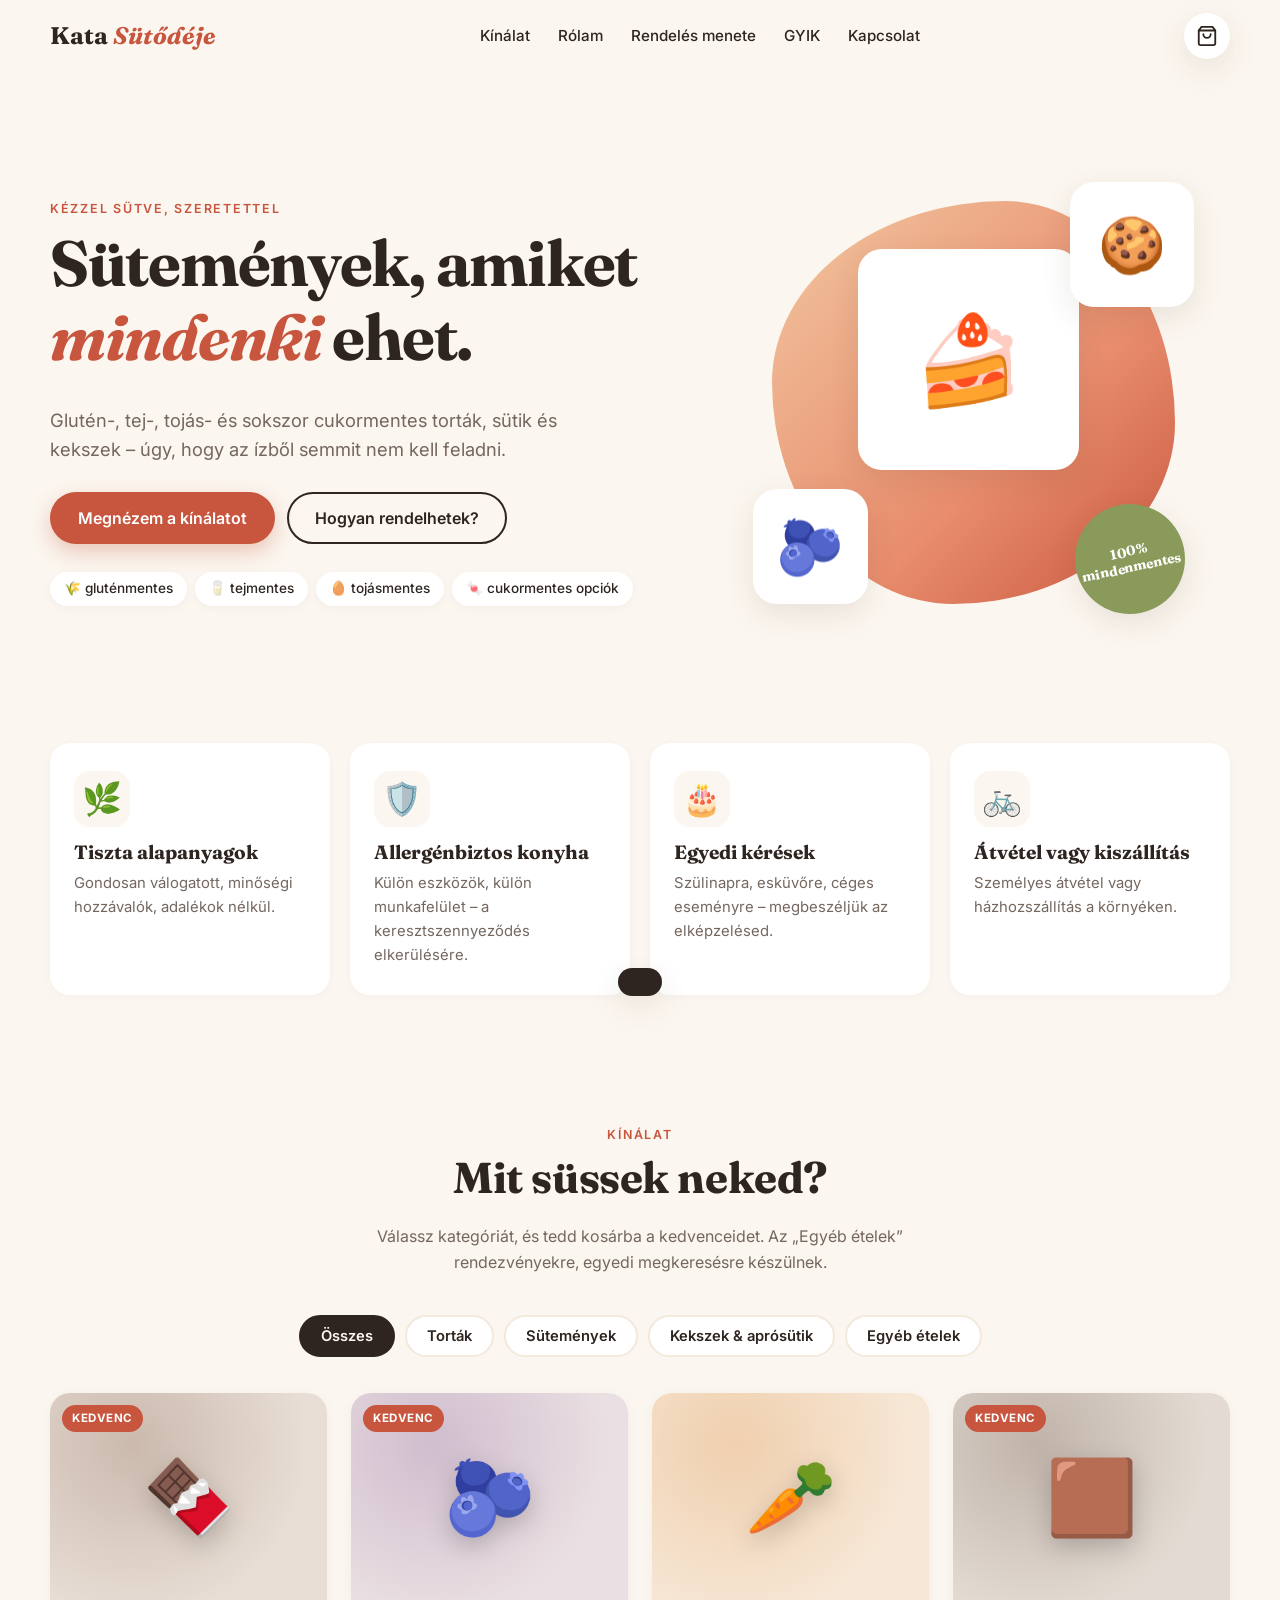
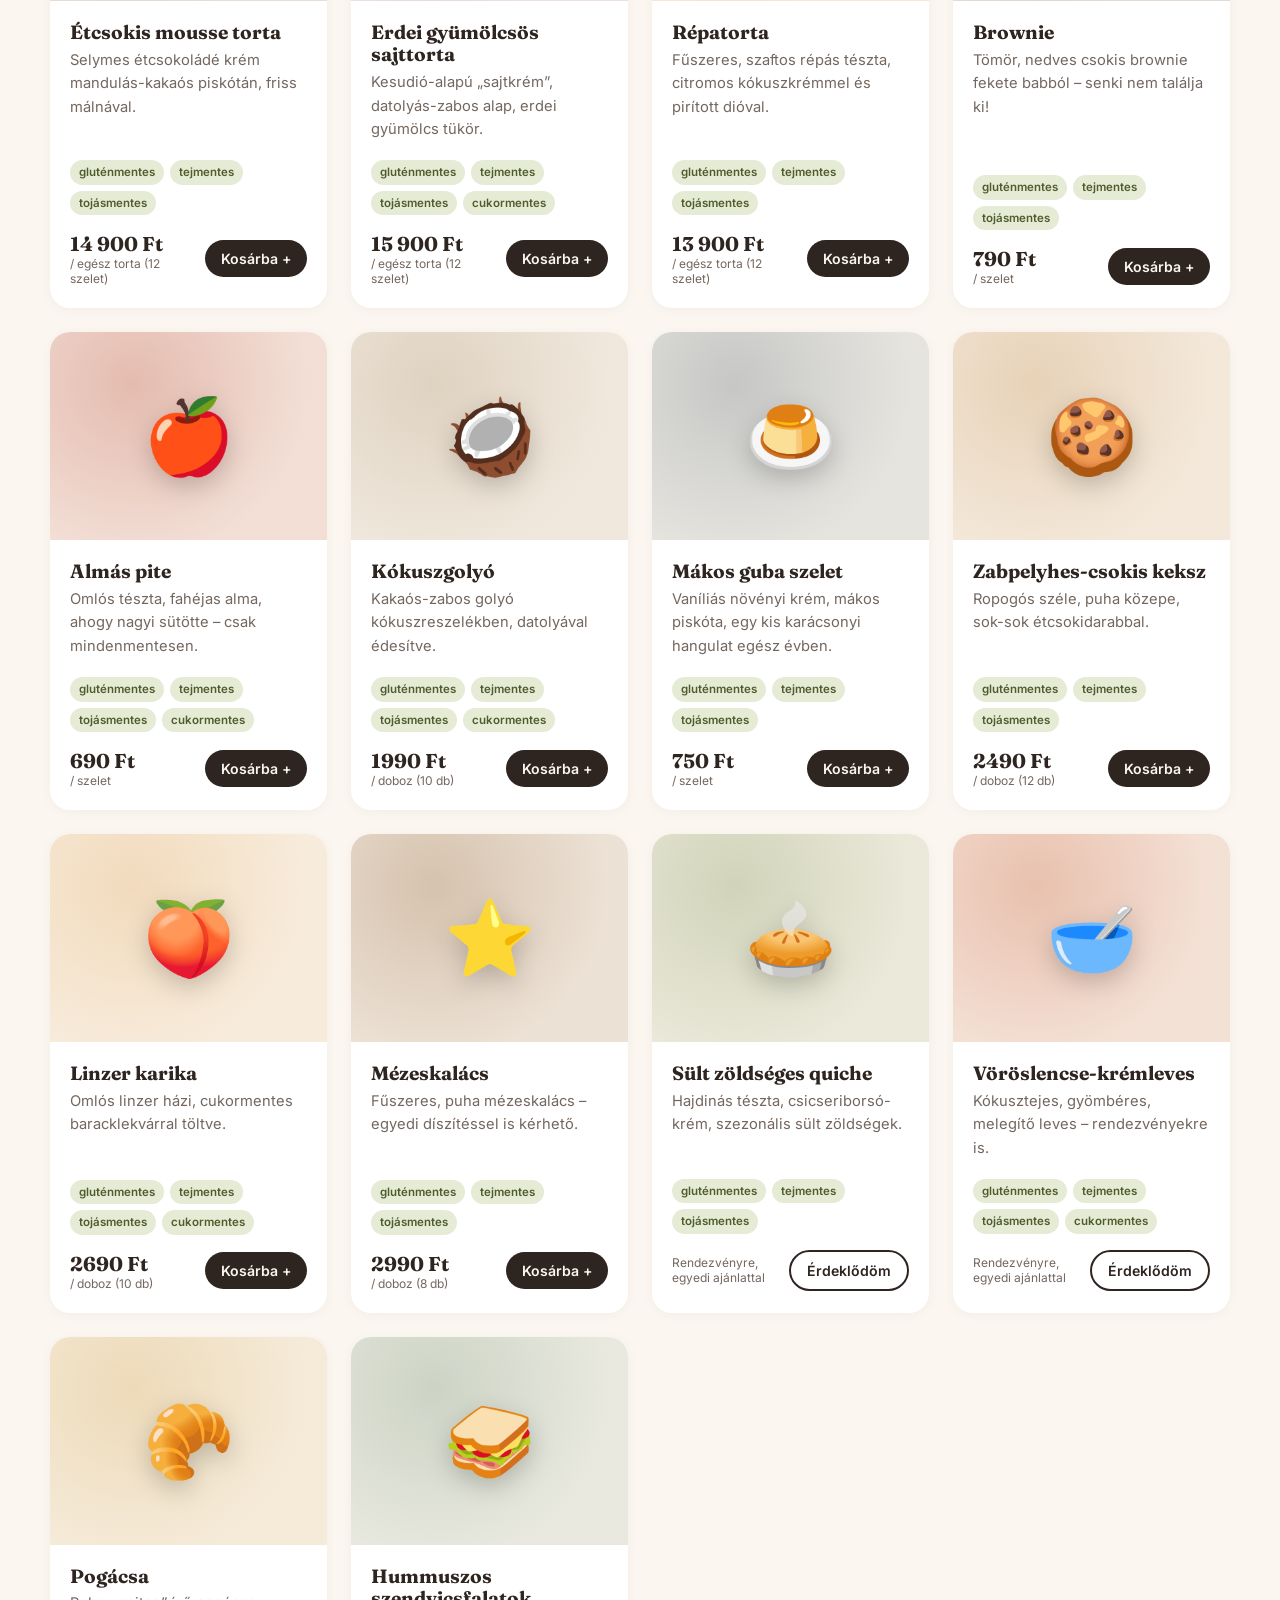
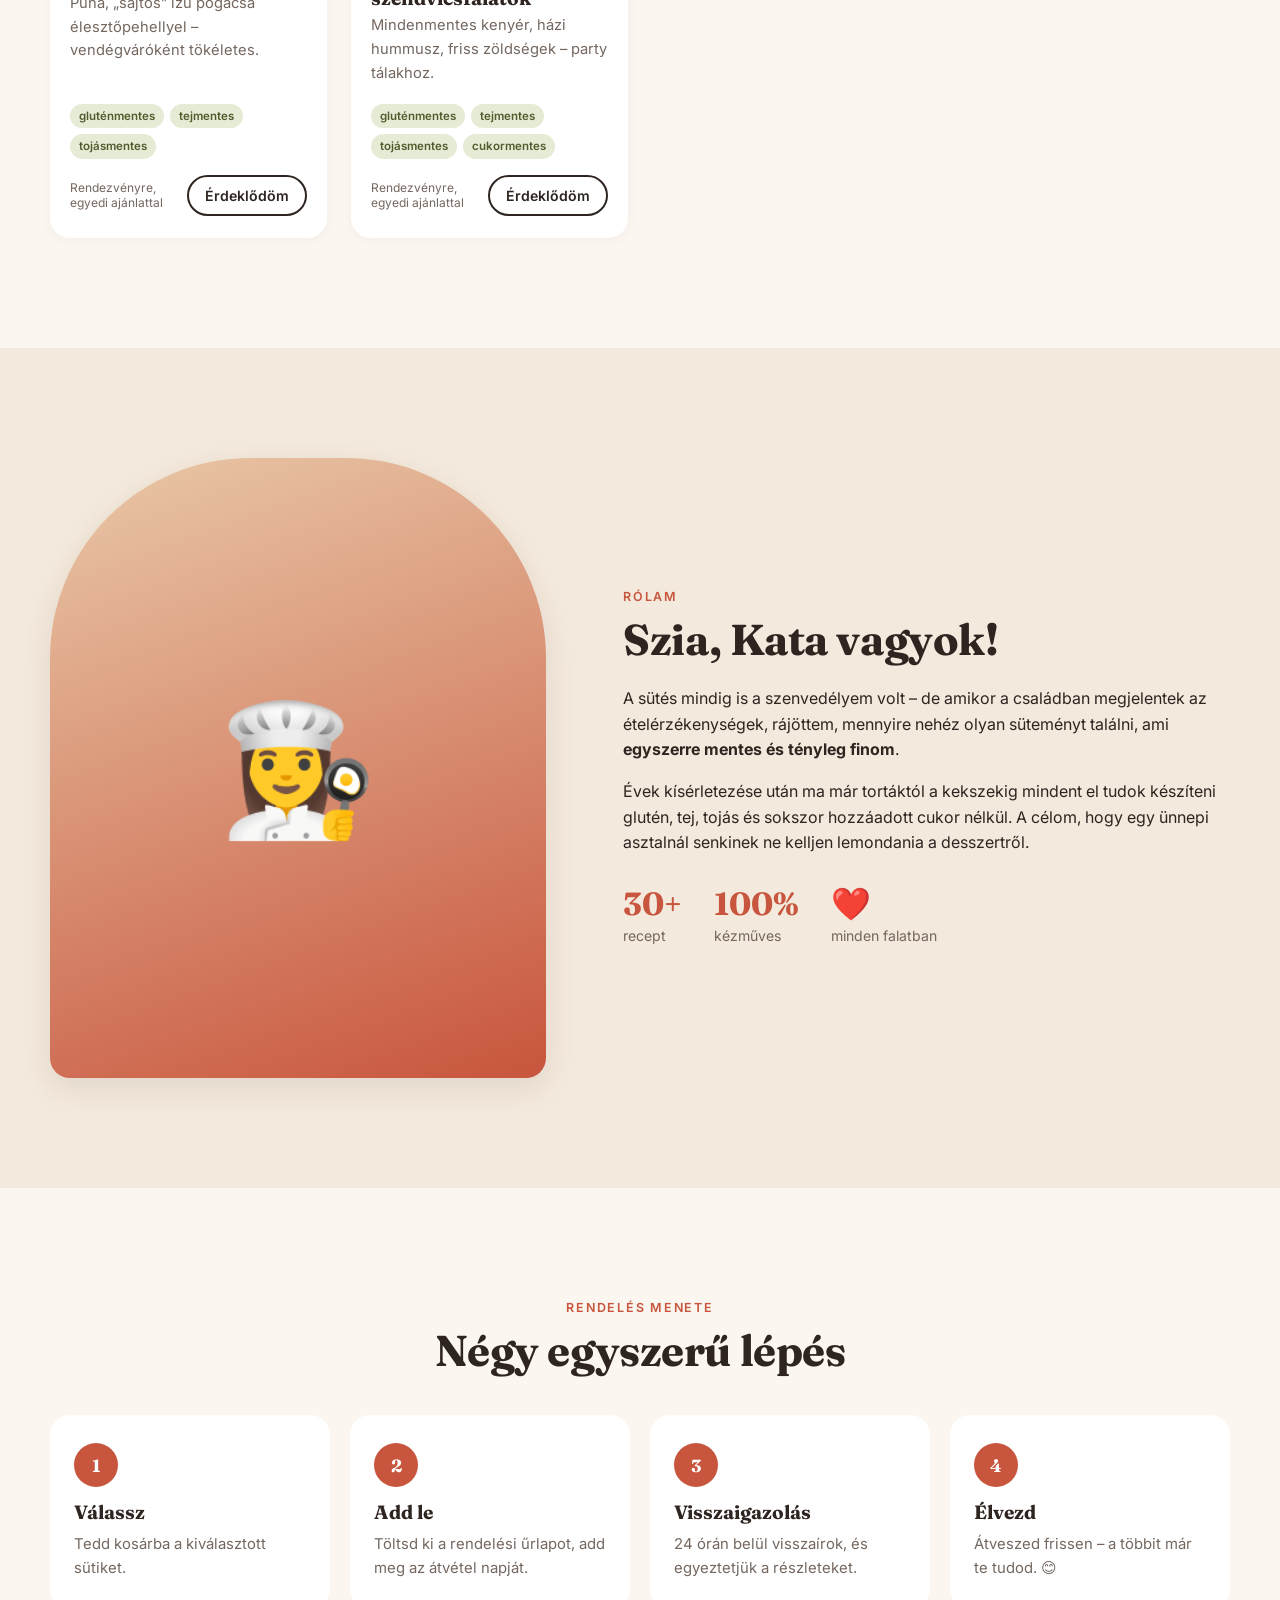
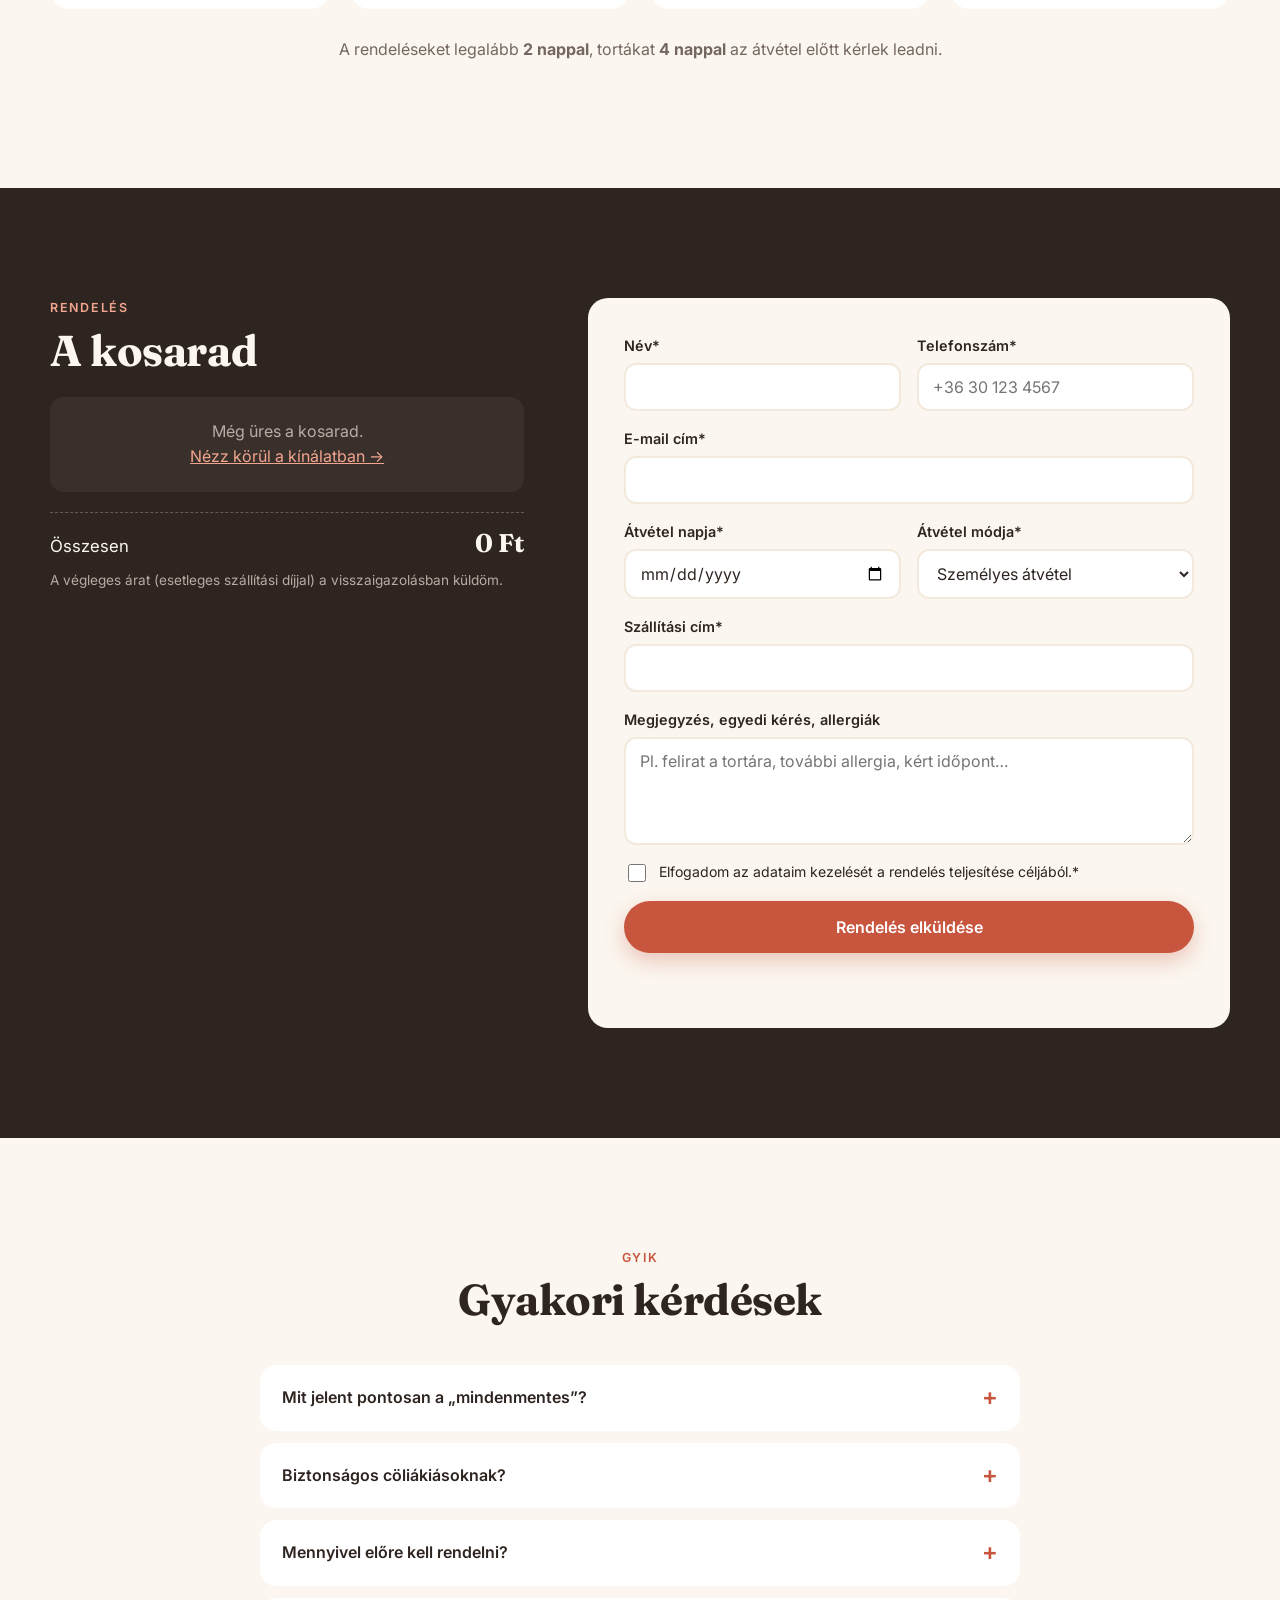
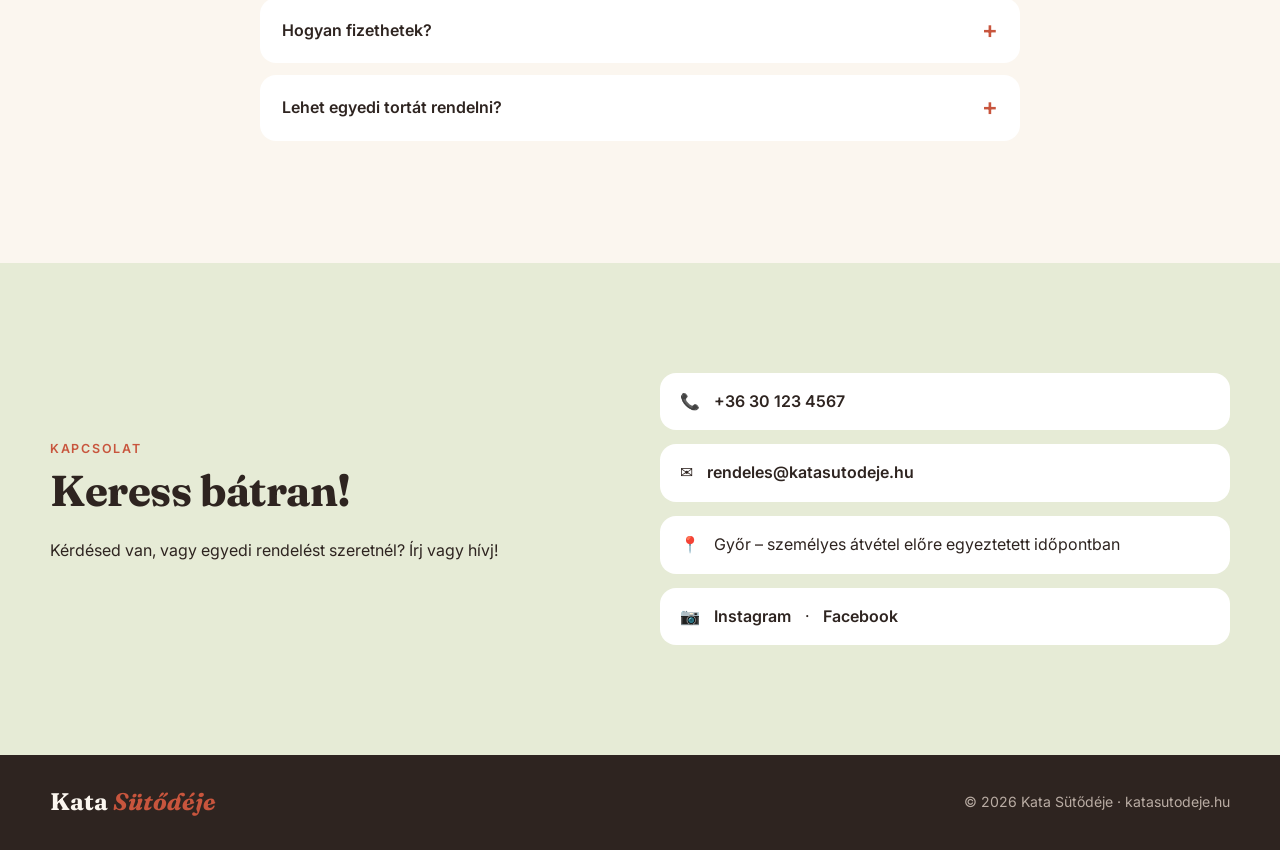
==== index.html @ f42763f7 "Kata Sütődéje honlap – első verzió" ====
<!DOCTYPE html>
<html lang="hu">
<head>
  <meta charset="UTF-8">
  <meta name="viewport" content="width=device-width, initial-scale=1">
  <title>Kata Sütődéje – mindenmentes sütemények</title>
  <meta name="description" content="Glutén-, tej-, tojás- és cukormentes torták, sütemények és kekszek kézzel, szeretettel sütve. Rendelj online!">
  <link rel="preconnect" href="https://fonts.googleapis.com">
  <link rel="preconnect" href="https://fonts.gstatic.com" crossorigin>
  <link href="https://fonts.googleapis.com/css2?family=Fraunces:opsz,wght@9..144,500;9..144,700&family=Inter:wght@400;500;600&display=swap" rel="stylesheet">
  <link rel="stylesheet" href="styles.css">
  <link rel="icon" href="data:image/svg+xml,<svg xmlns='http://www.w3.org/2000/svg' viewBox='0 0 100 100'><text y='.9em' font-size='90'>🧁</text></svg>">
</head>
<body>

<!-- ============ FEJLÉC ============ -->
<header class="header" id="top">
  <div class="container header__inner">
    <a href="#top" class="logo">Kata <span>Sütődéje</span></a>
    <nav class="nav" id="nav">
      <a href="#kinalat">Kínálat</a>
      <a href="#rolam">Rólam</a>
      <a href="#hogyan">Rendelés menete</a>
      <a href="#gyik">GYIK</a>
      <a href="#kapcsolat">Kapcsolat</a>
    </nav>
    <div class="header__actions">
      <button class="cart-btn" id="cartBtn" aria-label="Kosár megnyitása">
        <svg width="22" height="22" viewBox="0 0 24 24" fill="none" stroke="currentColor" stroke-width="2" stroke-linecap="round" stroke-linejoin="round"><path d="M6 2 3 6v14a2 2 0 0 0 2 2h14a2 2 0 0 0 2-2V6l-3-4z"/><path d="M3 6h18"/><path d="M16 10a4 4 0 0 1-8 0"/></svg>
        <span class="cart-btn__count" id="cartCount">0</span>
      </button>
      <button class="menu-btn" id="menuBtn" aria-label="Menü"><span></span><span></span><span></span></button>
    </div>
  </div>
</header>

<main>
<!-- ============ HERO ============ -->
<section class="hero">
  <div class="container hero__inner">
    <div class="hero__text">
      <p class="eyebrow">Kézzel sütve, szeretettel</p>
      <h1>Sütemények, amiket <em>mindenki</em> ehet.</h1>
      <p class="hero__lead">Glutén-, tej-, tojás- és sokszor cukormentes torták, sütik és kekszek – úgy, hogy az ízből semmit nem kell feladni.</p>
      <div class="hero__cta">
        <a href="#kinalat" class="btn btn--primary">Megnézem a kínálatot</a>
        <a href="#hogyan" class="btn btn--ghost">Hogyan rendelhetek?</a>
      </div>
      <ul class="hero__badges">
        <li>🌾 gluténmentes</li><li>🥛 tejmentes</li><li>🥚 tojásmentes</li><li>🍬 cukormentes opciók</li>
      </ul>
    </div>
    <div class="hero__visual" aria-hidden="true">
      <div class="blob"></div>
      <div class="hero__card hero__card--1"><span>🍰</span></div>
      <div class="hero__card hero__card--2"><span>🍪</span></div>
      <div class="hero__card hero__card--3"><span>🫐</span></div>
      <div class="hero__stamp">100%<br>mindenmentes</div>
    </div>
  </div>
</section>

<!-- ============ ELŐNYÖK ============ -->
<section class="features">
  <div class="container features__grid">
    <div class="feature"><div class="feature__icon">🌿</div><h3>Tiszta alapanyagok</h3><p>Gondosan válogatott, minőségi hozzávalók, adalékok nélkül.</p></div>
    <div class="feature"><div class="feature__icon">🛡️</div><h3>Allergénbiztos konyha</h3><p>Külön eszközök, külön munkafelület – a keresztszennyeződés elkerülésére.</p></div>
    <div class="feature"><div class="feature__icon">🎂</div><h3>Egyedi kérések</h3><p>Szülinapra, esküvőre, céges eseményre – megbeszéljük az elképzelésed.</p></div>
    <div class="feature"><div class="feature__icon">🚲</div><h3>Átvétel vagy kiszállítás</h3><p>Személyes átvétel vagy házhozszállítás a környéken.</p></div>
  </div>
</section>

<!-- ============ KÍNÁLAT ============ -->
<section class="section" id="kinalat">
  <div class="container">
    <div class="section__head">
      <p class="eyebrow">Kínálat</p>
      <h2>Mit süssek neked?</h2>
      <p>Válassz kategóriát, és tedd kosárba a kedvenceidet. Az „Egyéb ételek” rendezvényekre, egyedi megkeresésre készülnek.</p>
    </div>
    <div class="filters" id="filters" role="tablist"></div>
    <div class="products" id="products"></div>
  </div>
</section>

<!-- ============ RÓLAM ============ -->
<section class="section about" id="rolam">
  <div class="container about__inner">
    <div class="about__photo">
      <!-- Ide jöhet Kata fotója: <img src="img/kata.jpg" alt="Kata"> -->
      <div class="about__placeholder">👩‍🍳</div>
    </div>
    <div class="about__text">
      <p class="eyebrow">Rólam</p>
      <h2>Szia, Kata vagyok!</h2>
      <p>A sütés mindig is a szenvedélyem volt – de amikor a családban megjelentek az ételérzékenységek, rájöttem, mennyire nehéz olyan süteményt találni, ami <strong>egyszerre mentes és tényleg finom</strong>.</p>
      <p>Évek kísérletezése után ma már tortáktól a kekszekig mindent el tudok készíteni glutén, tej, tojás és sokszor hozzáadott cukor nélkül. A célom, hogy egy ünnepi asztalnál senkinek ne kelljen lemondania a desszertről.</p>
      <div class="about__stats">
        <div><strong>30+</strong><span>recept</span></div>
        <div><strong>100%</strong><span>kézműves</span></div>
        <div><strong>❤️</strong><span>minden falatban</span></div>
      </div>
    </div>
  </div>
</section>

<!-- ============ RENDELÉS MENETE ============ -->
<section class="section" id="hogyan">
  <div class="container">
    <div class="section__head">
      <p class="eyebrow">Rendelés menete</p>
      <h2>Négy egyszerű lépés</h2>
    </div>
    <ol class="steps">
      <li><span>1</span><h3>Válassz</h3><p>Tedd kosárba a kiválasztott sütiket.</p></li>
      <li><span>2</span><h3>Add le</h3><p>Töltsd ki a rendelési űrlapot, add meg az átvétel napját.</p></li>
      <li><span>3</span><h3>Visszaigazolás</h3><p>24 órán belül visszaírok, és egyeztetjük a részleteket.</p></li>
      <li><span>4</span><h3>Élvezd</h3><p>Átveszed frissen – a többit már te tudod. 😊</p></li>
    </ol>
    <p class="note">A rendeléseket legalább <strong>2 nappal</strong>, tortákat <strong>4 nappal</strong> az átvétel előtt kérlek leadni.</p>
  </div>
</section>

<!-- ============ RENDELÉS ============ -->
<section class="section order" id="rendeles">
  <div class="container order__inner">
    <div class="order__summary">
      <p class="eyebrow">Rendelés</p>
      <h2>A kosarad</h2>
      <div id="orderItems" class="order__items"></div>
      <div class="order__total"><span>Összesen</span><strong id="orderTotal">0 Ft</strong></div>
      <p class="small">A végleges árat (esetleges szállítási díjjal) a visszaigazolásban küldöm.</p>
    </div>

    <form class="order__form" id="orderForm" novalidate>
      <div class="field-row">
        <label>Név*<input type="text" name="nev" required autocomplete="name"></label>
        <label>Telefonszám*<input type="tel" name="telefon" required autocomplete="tel" placeholder="+36 30 123 4567"></label>
      </div>
      <label>E-mail cím*<input type="email" name="email" required autocomplete="email"></label>
      <div class="field-row">
        <label>Átvétel napja*<input type="date" name="datum" id="datum" required></label>
        <label>Átvétel módja*
          <select name="atvetel" id="atvetel" required>
            <option value="Személyes átvétel">Személyes átvétel</option>
            <option value="Házhozszállítás">Házhozszállítás</option>
          </select>
        </label>
      </div>
      <label id="cimField" hidden>Szállítási cím*<input type="text" name="cim" autocomplete="street-address"></label>
      <label>Megjegyzés, egyedi kérés, allergiák<textarea name="megjegyzes" rows="4" placeholder="Pl. felirat a tortára, további allergia, kért időpont…"></textarea></label>
      <label class="check"><input type="checkbox" name="adatkezeles" required> Elfogadom az adataim kezelését a rendelés teljesítése céljából.*</label>
      <!-- spam-csapda: embereknek rejtve -->
      <input type="text" name="weboldal" class="hp" tabindex="-1" autocomplete="off">
      <button type="submit" class="btn btn--primary btn--block" id="submitBtn">Rendelés elküldése</button>
      <p class="form-msg" id="formMsg" role="status"></p>
    </form>
  </div>
</section>

<!-- ============ GYIK ============ -->
<section class="section" id="gyik">
  <div class="container container--narrow">
    <div class="section__head">
      <p class="eyebrow">GYIK</p>
      <h2>Gyakori kérdések</h2>
    </div>
    <details><summary>Mit jelent pontosan a „mindenmentes”?</summary><p>Alapvetően glutén-, tej- és tojásmentesen sütök. Sok termék hozzáadott cukor nélkül készül (datolyával, eritrittel vagy xilittel édesítve) – ezt a termékeknél külön jelölöm.</p></details>
    <details><summary>Biztonságos cöliákiásoknak?</summary><p>Csak gluténmentes alapanyagokkal dolgozom, külön eszközökkel. Ha súlyos allergiád van, kérlek írd meg a megjegyzésben, hogy minden részletet egyeztethessünk.</p></details>
    <details><summary>Mennyivel előre kell rendelni?</summary><p>Süteményeket és kekszeket legalább 2 nappal, tortákat 4 nappal előre. Ünnepek előtt érdemes még korábban jelentkezni.</p></details>
    <details><summary>Hogyan fizethetek?</summary><p>Átvételkor készpénzzel vagy átutalással. Nagyobb rendelésnél előleget kérek.</p></details>
    <details><summary>Lehet egyedi tortát rendelni?</summary><p>Persze! Írd le az elképzelésed a megjegyzésben, vagy keress meg közvetlenül, és megbeszéljük.</p></details>
  </div>
</section>

<!-- ============ KAPCSOLAT ============ -->
<section class="section contact" id="kapcsolat">
  <div class="container contact__inner">
    <div>
      <p class="eyebrow">Kapcsolat</p>
      <h2>Keress bátran!</h2>
      <p>Kérdésed van, vagy egyedi rendelést szeretnél? Írj vagy hívj!</p>
    </div>
    <ul class="contact__list">
      <li><span>📞</span><a href="tel:+36301234567">+36 30 123 4567</a></li>
      <li><span>✉️</span><a href="mailto:rendeles@katasutodeje.hu">rendeles@katasutodeje.hu</a></li>
      <li><span>📍</span>Győr – személyes átvétel előre egyeztetett időpontban</li>
      <li><span>📷</span><a href="https://instagram.com/" target="_blank" rel="noopener">Instagram</a> · <a href="https://facebook.com/" target="_blank" rel="noopener">Facebook</a></li>
    </ul>
  </div>
</section>
</main>

<footer class="footer">
  <div class="container footer__inner">
    <span class="logo logo--light">Kata <span>Sütődéje</span></span>
    <span>© <span id="year"></span> Kata Sütődéje · katasutodeje.hu</span>
  </div>
</footer>

<!-- ============ KOSÁR FIÓK ============ -->
<div class="drawer-backdrop" id="backdrop"></div>
<aside class="drawer" id="drawer" aria-label="Kosár">
  <div class="drawer__head">
    <h3>Kosár</h3>
    <button class="drawer__close" id="drawerClose" aria-label="Bezárás">✕</button>
  </div>
  <div class="drawer__items" id="drawerItems"></div>
  <div class="drawer__foot">
    <div class="order__total"><span>Összesen</span><strong id="drawerTotal">0 Ft</strong></div>
    <a href="#rendeles" class="btn btn--primary btn--block" id="toOrder">Tovább a rendeléshez</a>
  </div>
</aside>

<div class="toast" id="toast"></div>

<script src="termekek.js"></script>
<script src="script.js"></script>
</body>
</html>
---- styles.css ----
/* ============ ALAPOK ============ */
:root {
  --cream: #fbf6ef;
  --cream-2: #f3e9dc;
  --ink: #2e2420;
  --muted: #74675f;
  --accent: #c8553d;      /* terrakotta */
  --accent-dark: #a6412c;
  --sage: #8a9a5b;
  --sage-light: #e6ebd6;
  --white: #ffffff;
  --radius: 20px;
  --shadow: 0 10px 30px rgba(70, 45, 30, .10);
  --serif: "Fraunces", Georgia, serif;
  --sans: "Inter", system-ui, -apple-system, sans-serif;
}
*, *::before, *::after { box-sizing: border-box; }
html { scroll-behavior: smooth; scroll-padding-top: 80px; overflow-x: clip; }
body { margin: 0; font-family: var(--sans); color: var(--ink); background: var(--cream); line-height: 1.6; -webkit-font-smoothing: antialiased; }
img { max-width: 100%; display: block; }
a { color: inherit; }
h1, h2, h3 { font-family: var(--serif); line-height: 1.15; margin: 0 0 .5em; font-weight: 700; }
h1 { font-size: clamp(2.4rem, 5.5vw, 4rem); letter-spacing: -.02em; }
h2 { font-size: clamp(1.9rem, 3.5vw, 2.7rem); letter-spacing: -.01em; }
h3 { font-size: 1.2rem; }
p { margin: 0 0 1em; }
.container { width: min(1180px, 100% - 32px); margin-inline: auto; }
.container--narrow { width: min(760px, 100% - 32px); }
.eyebrow { text-transform: uppercase; letter-spacing: .14em; font-size: .78rem; font-weight: 600; color: var(--accent); margin-bottom: .6em; }
.small { font-size: .85rem; color: var(--muted); }
.section { padding: clamp(64px, 9vw, 110px) 0; }
.section__head { text-align: center; max-width: 640px; margin: 0 auto 40px; }
.section__head p:last-child { color: var(--muted); }

/* ============ GOMBOK ============ */
.btn { display: inline-flex; align-items: center; justify-content: center; gap: 8px; padding: 14px 26px; border-radius: 999px; font: 600 1rem var(--sans); text-decoration: none; border: 2px solid transparent; cursor: pointer; transition: transform .2s, background .2s, box-shadow .2s; }
.btn:hover { transform: translateY(-2px); }
.btn--primary { background: var(--accent); color: var(--white); box-shadow: 0 8px 20px rgba(200, 85, 61, .3); }
.btn--primary:hover { background: var(--accent-dark); }
.btn--ghost { border-color: var(--ink); color: var(--ink); background: transparent; }
.btn--ghost:hover { background: var(--ink); color: var(--cream); }
.btn--block { width: 100%; }
.btn:disabled { opacity: .6; cursor: not-allowed; transform: none; }

/* ============ FEJLÉC ============ */
.header { position: sticky; top: 0; z-index: 50; background: rgba(251, 246, 239, .85); backdrop-filter: blur(12px); border-bottom: 1px solid transparent; transition: border-color .3s; }
.header.scrolled { border-color: var(--cream-2); }
.header__inner { display: flex; align-items: center; justify-content: space-between; height: 72px; }
.logo { font-family: var(--serif); font-size: 1.5rem; font-weight: 700; text-decoration: none; }
.logo span { color: var(--accent); font-style: italic; }
.logo--light { color: var(--cream); }
.nav { display: flex; gap: 28px; }
.nav a { text-decoration: none; font-weight: 500; font-size: .95rem; position: relative; }
.nav a::after { content: ""; position: absolute; left: 0; bottom: -4px; width: 0; height: 2px; background: var(--accent); transition: width .25s; }
.nav a:hover::after { width: 100%; }
.header__actions { display: flex; align-items: center; gap: 8px; }
.cart-btn { position: relative; background: var(--white); border: 0; width: 46px; height: 46px; border-radius: 50%; display: grid; place-items: center; cursor: pointer; color: var(--ink); box-shadow: var(--shadow); }
.cart-btn__count { position: absolute; top: -4px; right: -4px; background: var(--accent); color: var(--white); font-size: .72rem; font-weight: 700; min-width: 20px; height: 20px; border-radius: 10px; display: grid; place-items: center; padding: 0 5px; transform: scale(0); transition: transform .25s; }
.cart-btn__count.show { transform: scale(1); }
.cart-btn.bump { animation: bump .4s; }
@keyframes bump { 50% { transform: scale(1.15); } }
.menu-btn { display: none; background: none; border: 0; width: 44px; height: 44px; cursor: pointer; flex-direction: column; justify-content: center; gap: 5px; padding: 10px; }
.menu-btn span { display: block; height: 2px; background: var(--ink); border-radius: 2px; transition: .3s; }

/* ============ HERO ============ */
.hero { padding: clamp(40px, 7vw, 90px) 0 clamp(60px, 8vw, 100px); overflow: hidden; }
.hero__inner { display: grid; grid-template-columns: 1.1fr .9fr; gap: 40px; align-items: center; }
.hero h1 em { font-style: italic; color: var(--accent); }
.hero__lead { font-size: 1.15rem; color: var(--muted); max-width: 520px; }
.hero__cta { display: flex; flex-wrap: wrap; gap: 12px; margin: 28px 0; }
.hero__badges { list-style: none; padding: 0; margin: 0; display: flex; flex-wrap: wrap; gap: 8px; }
.hero__badges li { background: var(--white); padding: 6px 14px; border-radius: 999px; font-size: .85rem; font-weight: 500; box-shadow: 0 2px 8px rgba(0,0,0,.04); }
.hero__visual { position: relative; aspect-ratio: 1; max-width: 480px; justify-self: center; width: 100%; }
.blob { position: absolute; inset: 8%; background: linear-gradient(135deg, #f2c6a0, #e88d6d 60%, #c8553d); border-radius: 58% 42% 55% 45% / 45% 55% 45% 55%; animation: morph 12s ease-in-out infinite; }
@keyframes morph { 50% { border-radius: 42% 58% 40% 60% / 58% 42% 58% 42%; transform: rotate(8deg); } }
.hero__card { position: absolute; background: var(--white); border-radius: 24px; box-shadow: var(--shadow); display: grid; place-items: center; animation: float 6s ease-in-out infinite; }
.hero__card span { font-size: 3.4rem; }
.hero__card--1 { width: 46%; aspect-ratio: 1; top: 18%; left: 26%; animation-delay: 0s; }
.hero__card--1 span { font-size: 5.5rem; }
.hero__card--2 { width: 26%; aspect-ratio: 1; top: 4%; right: 4%; animation-delay: -2s; }
.hero__card--3 { width: 24%; aspect-ratio: 1; bottom: 8%; left: 4%; animation-delay: -4s; }
@keyframes float { 50% { transform: translateY(-14px); } }
.hero__stamp { position: absolute; bottom: 6%; right: 6%; width: 110px; height: 110px; border-radius: 50%; background: var(--sage); color: var(--white); display: grid; place-items: center; text-align: center; font: 700 .85rem/1.2 var(--serif); transform: rotate(-12deg); box-shadow: var(--shadow); }

/* ============ ELŐNYÖK ============ */
.features { padding-bottom: 20px; }
.features__grid { display: grid; grid-template-columns: repeat(4, 1fr); gap: 20px; }
.feature { background: var(--white); border-radius: var(--radius); padding: 28px 24px; box-shadow: 0 2px 10px rgba(0,0,0,.03); transition: transform .25s, box-shadow .25s; }
.feature:hover { transform: translateY(-4px); box-shadow: var(--shadow); }
.feature__icon { font-size: 2rem; width: 56px; height: 56px; display: grid; place-items: center; background: var(--cream); border-radius: 16px; margin-bottom: 14px; }
.feature p { color: var(--muted); font-size: .93rem; margin: 0; }

/* ============ KÍNÁLAT ============ */
.filters { display: flex; flex-wrap: wrap; justify-content: center; gap: 10px; margin-bottom: 36px; }
.filter { border: 2px solid var(--cream-2); background: var(--white); padding: 10px 20px; border-radius: 999px; font: 600 .92rem var(--sans); cursor: pointer; color: var(--ink); transition: .2s; }
.filter:hover { border-color: var(--accent); }
.filter.active { background: var(--ink); border-color: var(--ink); color: var(--cream); }
.products { display: grid; grid-template-columns: repeat(auto-fill, minmax(260px, 1fr)); gap: 24px; }
.product { background: var(--white); border-radius: var(--radius); overflow: hidden; display: flex; flex-direction: column; box-shadow: 0 2px 12px rgba(0,0,0,.04); transition: transform .3s, box-shadow .3s; animation: fadeUp .45s both; }
.product:hover { transform: translateY(-6px); box-shadow: var(--shadow); }
@keyframes fadeUp { from { opacity: 0; transform: translateY(16px); } }
.product__img { aspect-ratio: 4/3; position: relative; display: grid; place-items: center; overflow: hidden; }
.product__img img { width: 100%; height: 100%; object-fit: cover; transition: transform .5s; }
.product:hover .product__img img { transform: scale(1.06); }
.product__emoji { font-size: 4.6rem; filter: drop-shadow(0 8px 12px rgba(0,0,0,.2)); transition: transform .4s; }
.product:hover .product__emoji { transform: scale(1.12) rotate(-6deg); }
.product__tag { position: absolute; top: 12px; left: 12px; background: var(--accent); color: var(--white); font-size: .72rem; font-weight: 700; padding: 4px 10px; border-radius: 999px; text-transform: uppercase; letter-spacing: .05em; }
.product__body { padding: 20px 20px 22px; display: flex; flex-direction: column; flex: 1; }
.product__body h3 { margin-bottom: .3em; }
.product__desc { color: var(--muted); font-size: .92rem; flex: 1; }
.allergens { display: flex; flex-wrap: wrap; gap: 6px; margin: 4px 0 16px; }
.allergens span { font-size: .72rem; font-weight: 600; background: var(--sage-light); color: #4f5c2c; padding: 3px 9px; border-radius: 999px; }
.product__foot { display: flex; align-items: center; justify-content: space-between; gap: 10px; }
.price { font: 700 1.25rem var(--serif); }
.price small { display: block; font: 400 .75rem var(--sans); color: var(--muted); }
.add-btn { background: var(--ink); color: var(--cream); border: 0; border-radius: 999px; padding: 10px 16px; font: 600 .88rem var(--sans); cursor: pointer; transition: background .2s, transform .2s; white-space: nowrap; }
.add-btn:hover { background: var(--accent); transform: scale(1.04); }
.add-btn--outline { background: transparent; color: var(--ink); border: 2px solid var(--ink); text-decoration: none; }
.add-btn--outline:hover { background: var(--ink); color: var(--cream); }

/* ============ RÓLAM ============ */
.about { background: var(--cream-2); }
.about__inner { display: grid; grid-template-columns: .9fr 1.1fr; gap: clamp(32px, 6vw, 80px); align-items: center; }
.about__photo { aspect-ratio: 4/5; border-radius: 200px 200px var(--radius) var(--radius); overflow: hidden; background: linear-gradient(160deg, #e9c9a8, #c8553d); box-shadow: var(--shadow); }
.about__photo img { width: 100%; height: 100%; object-fit: cover; }
.about__placeholder { height: 100%; display: grid; place-items: center; font-size: 8rem; }
.about__stats { display: flex; gap: 32px; margin-top: 28px; flex-wrap: wrap; }
.about__stats strong { display: block; font: 700 2rem var(--serif); color: var(--accent); }
.about__stats span { font-size: .88rem; color: var(--muted); }

/* ============ LÉPÉSEK ============ */
.steps { list-style: none; padding: 0; margin: 0; display: grid; grid-template-columns: repeat(4, 1fr); gap: 20px; counter-reset: s; }
.steps li { background: var(--white); border-radius: var(--radius); padding: 28px 24px; position: relative; }
.steps li > span { display: grid; place-items: center; width: 44px; height: 44px; border-radius: 50%; background: var(--accent); color: var(--white); font: 700 1.1rem var(--serif); margin-bottom: 14px; }
.steps p { color: var(--muted); font-size: .93rem; margin: 0; }
.note { text-align: center; margin-top: 28px; color: var(--muted); }

/* ============ RENDELÉS ============ */
.order { background: var(--ink); color: var(--cream); }
.order .eyebrow { color: #f2a68f; }
.order__inner { display: grid; grid-template-columns: .85fr 1.15fr; gap: clamp(32px, 5vw, 64px); align-items: start; }
.order__inner > *, .about__inner > *, .contact__inner > *, .hero__inner > * { min-width: 0; }
.order__items { display: flex; flex-direction: column; gap: 10px; margin: 20px 0; }
.order__empty { color: #b9aca3; background: rgba(255,255,255,.05); padding: 22px; border-radius: 14px; text-align: center; }
.order__empty a { color: #f2a68f; }
.line { display: flex; align-items: center; gap: 12px; background: rgba(255,255,255,.06); padding: 12px; border-radius: 14px; }
.line__thumb { width: 44px; height: 44px; border-radius: 12px; display: grid; place-items: center; font-size: 1.5rem; flex-shrink: 0; overflow: hidden; }
.line__thumb img { width: 100%; height: 100%; object-fit: cover; }
.line__info { flex: 1; min-width: 0; }
.line__info strong { display: block; font-size: .95rem; white-space: nowrap; overflow: hidden; text-overflow: ellipsis; }
.line__info small { color: #b9aca3; }
.qty { display: flex; align-items: center; gap: 4px; }
.qty button { width: 28px; height: 28px; border-radius: 50%; border: 0; background: rgba(255,255,255,.12); color: inherit; cursor: pointer; font-size: 1rem; line-height: 1; }
.qty button:hover { background: var(--accent); color: var(--white); }
.qty span { min-width: 22px; text-align: center; font-weight: 600; }
.line__price { font-weight: 600; min-width: 74px; text-align: right; }
.order__total { display: flex; justify-content: space-between; align-items: baseline; border-top: 1px dashed rgba(255,255,255,.25); padding-top: 14px; font-size: 1.05rem; }
.order__total strong { font: 700 1.6rem var(--serif); }
.order .small { color: #b9aca3; margin-top: 10px; }
.order__form { background: var(--cream); color: var(--ink); border-radius: var(--radius); padding: clamp(22px, 4vw, 36px); display: flex; flex-direction: column; gap: 16px; }
.order__form label { display: flex; flex-direction: column; gap: 6px; font-weight: 600; font-size: .9rem; }
.field-row { display: grid; grid-template-columns: 1fr 1fr; gap: 16px; }
input, select, textarea { font: 400 1rem var(--sans); padding: 12px 14px; border-radius: 12px; border: 2px solid var(--cream-2); background: var(--white); color: var(--ink); transition: border-color .2s, box-shadow .2s; width: 100%; }
input:focus, select:focus, textarea:focus { outline: none; border-color: var(--accent); box-shadow: 0 0 0 4px rgba(200,85,61,.12); }
.invalid { border-color: #d33 !important; }
textarea { resize: vertical; }
.order__form label.check { flex-direction: row; align-items: flex-start; gap: 10px; font-weight: 400; font-size: .88rem; }
.check input { width: 18px; height: 18px; margin-top: 3px; accent-color: var(--accent); flex-shrink: 0; }
.hp { position: absolute; left: -9999px; width: 1px; height: 1px; opacity: 0; }
.form-msg { margin: 0; font-weight: 500; text-align: center; min-height: 1.4em; }
.form-msg.ok { color: #3f7a3a; }
.form-msg.err { color: #c0392b; }

/* ============ GYIK ============ */
details { background: var(--white); border-radius: 16px; margin-bottom: 12px; padding: 0 22px; transition: box-shadow .2s; }
details[open] { box-shadow: var(--shadow); }
summary { cursor: pointer; list-style: none; padding: 20px 0; font-weight: 600; display: flex; justify-content: space-between; gap: 16px; }
summary::-webkit-details-marker { display: none; }
summary::after { content: "+"; font-size: 1.5rem; line-height: 1; color: var(--accent); transition: transform .3s; }
details[open] summary::after { transform: rotate(45deg); }
details p { color: var(--muted); padding-bottom: 20px; margin: 0; }

/* ============ KAPCSOLAT ============ */
.contact { background: var(--sage-light); }
.contact__inner { display: grid; grid-template-columns: 1fr 1fr; gap: 40px; align-items: center; }
.contact__list { list-style: none; padding: 0; margin: 0; display: flex; flex-direction: column; gap: 14px; }
.contact__list li { display: flex; gap: 14px; align-items: center; background: var(--white); padding: 16px 20px; border-radius: 16px; }
.contact__list a { font-weight: 600; text-decoration: none; }
.contact__list a:hover { color: var(--accent); }

/* ============ LÁBLÉC ============ */
.footer { background: var(--ink); color: #b9aca3; padding: 28px 0; font-size: .88rem; }
.footer__inner { display: flex; justify-content: space-between; align-items: center; flex-wrap: wrap; gap: 12px; }

/* ============ KOSÁR FIÓK ============ */
.drawer-backdrop { position: fixed; inset: 0; background: rgba(30,20,15,.45); opacity: 0; pointer-events: none; transition: opacity .3s; z-index: 90; }
.drawer { position: fixed; top: 0; right: 0; height: 100%; width: min(420px, 100%); background: var(--ink); color: var(--cream); z-index: 100; display: flex; flex-direction: column; transform: translateX(100%); transition: transform .35s cubic-bezier(.4,0,.2,1), visibility .35s; visibility: hidden; }
.drawer.open { transform: none; visibility: visible; }
.drawer-backdrop.open { opacity: 1; pointer-events: auto; }
.drawer__head { display: flex; justify-content: space-between; align-items: center; padding: 22px 24px; border-bottom: 1px solid rgba(255,255,255,.1); }
.drawer__head h3 { margin: 0; font-size: 1.5rem; }
.drawer__close { background: none; border: 0; color: inherit; font-size: 1.3rem; cursor: pointer; }
.drawer__items { flex: 1; overflow-y: auto; padding: 18px 24px; display: flex; flex-direction: column; gap: 10px; }
.drawer__foot { padding: 20px 24px 28px; border-top: 1px solid rgba(255,255,255,.1); display: flex; flex-direction: column; gap: 16px; }

/* ============ TOAST ============ */
.toast { position: fixed; bottom: 24px; left: 50%; transform: translate(-50%, 120px); background: var(--ink); color: var(--cream); padding: 14px 22px; border-radius: 999px; font-weight: 500; box-shadow: var(--shadow); z-index: 120; transition: transform .35s; white-space: nowrap; max-width: calc(100% - 32px); overflow: hidden; text-overflow: ellipsis; }
.toast.show { transform: translate(-50%, 0); }

/* ============ MEGJELENÉS ANIMÁCIÓ ============ */
.reveal { opacity: 0; transform: translateY(24px); transition: opacity .7s, transform .7s; }
.reveal.visible { opacity: 1; transform: none; }

/* ============ RESZPONZÍV ============ */
@media (max-width: 960px) {
  .features__grid, .steps { grid-template-columns: 1fr 1fr; }
  .order__inner, .about__inner, .contact__inner { grid-template-columns: 1fr; }
  .about__photo { max-width: 380px; margin-inline: auto; width: 100%; }
}
@media (max-width: 820px) {
  .menu-btn { display: flex; }
  .nav { position: fixed; top: 72px; left: 0; right: 0; flex-direction: column; gap: 0; background: var(--cream); padding: 8px 16px 20px; border-bottom: 1px solid var(--cream-2); transform: translateY(-120%); transition: transform .3s; z-index: -1; }
  .nav.open { transform: none; }
  .nav a { padding: 14px 4px; border-bottom: 1px solid var(--cream-2); }
  .menu-btn.open span:nth-child(1) { transform: translateY(7px) rotate(45deg); }
  .menu-btn.open span:nth-child(2) { opacity: 0; }
  .menu-btn.open span:nth-child(3) { transform: translateY(-7px) rotate(-45deg); }
  .hero__inner { grid-template-columns: 1fr; }
  .hero__visual { max-width: 340px; order: -1; }
}
@media (max-width: 560px) {
  .features__grid, .steps, .field-row { grid-template-columns: 1fr; }
  .hero__cta .btn { flex: 1; }
  .hero__stamp { width: 86px; height: 86px; font-size: .72rem; }
}
@media (prefers-reduced-motion: reduce) {
  *, *::before, *::after { animation: none !important; transition: none !important; }
  html { scroll-behavior: auto; }
}
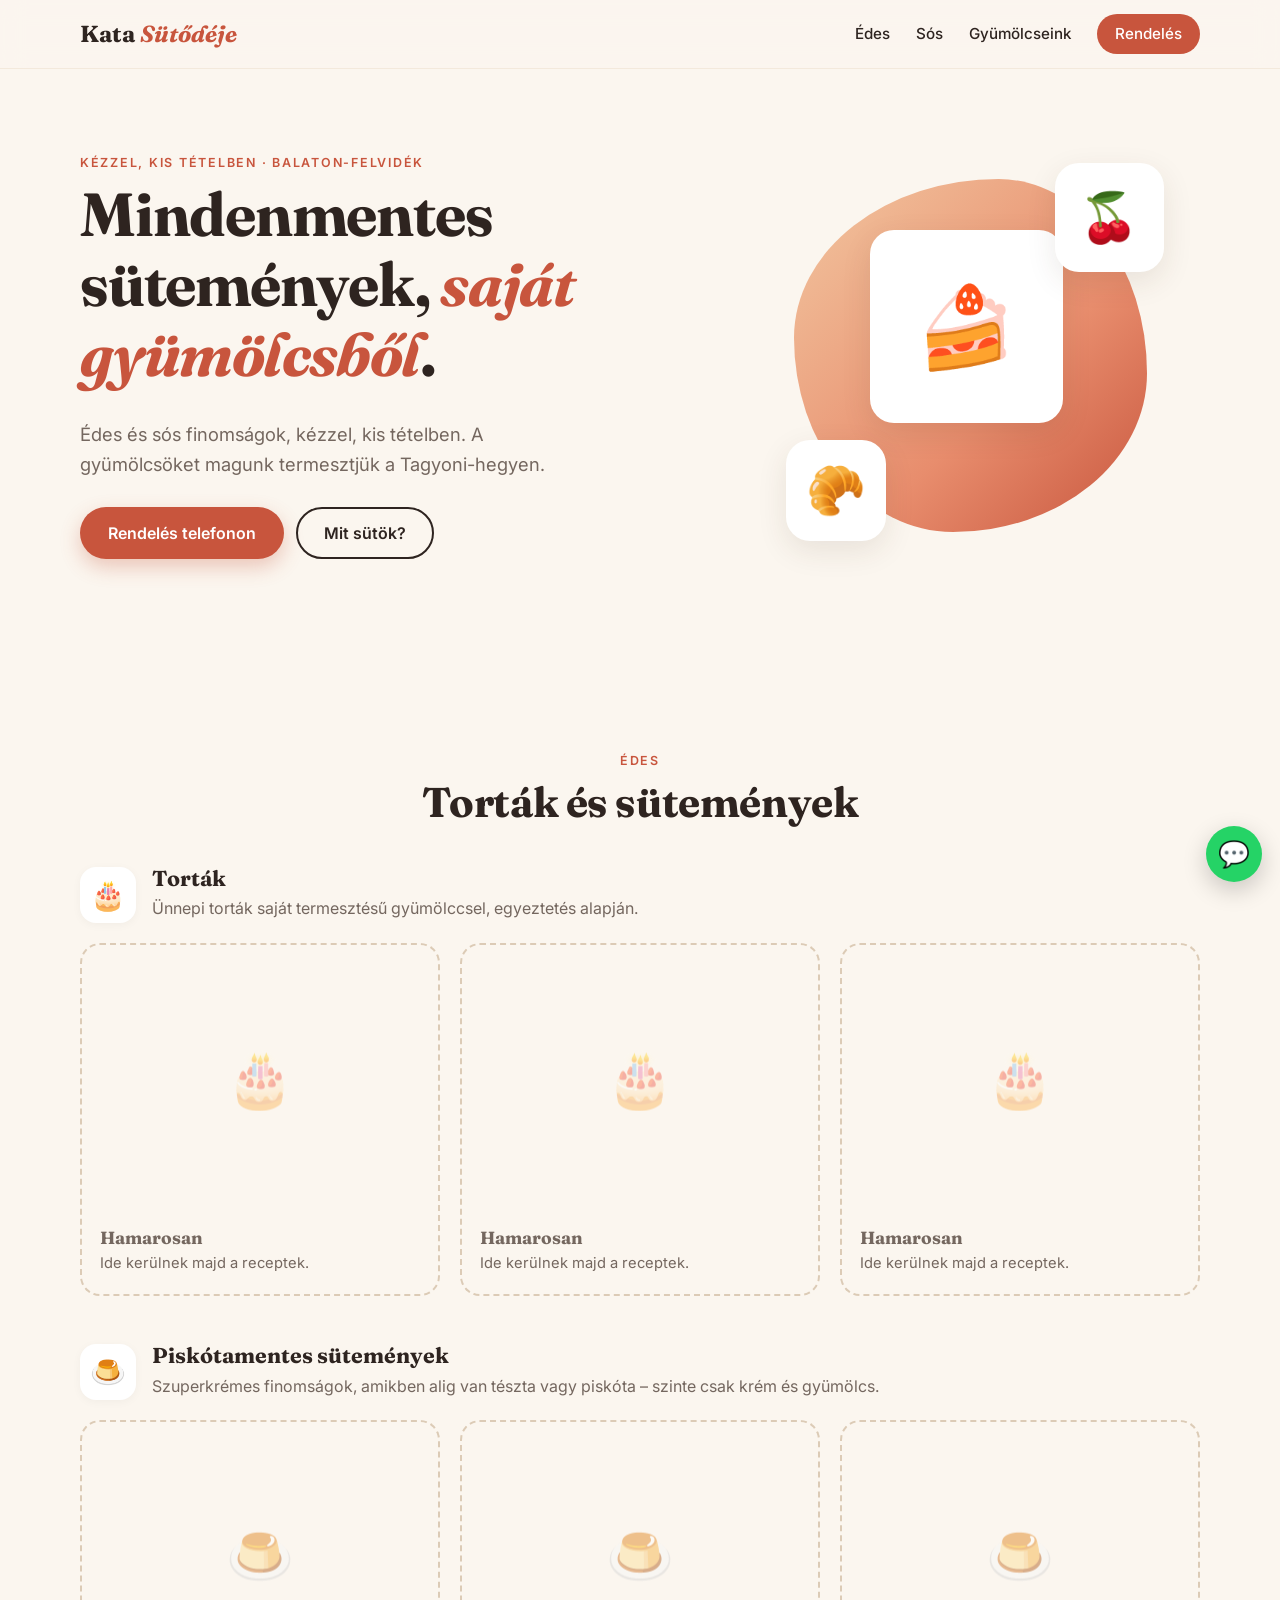
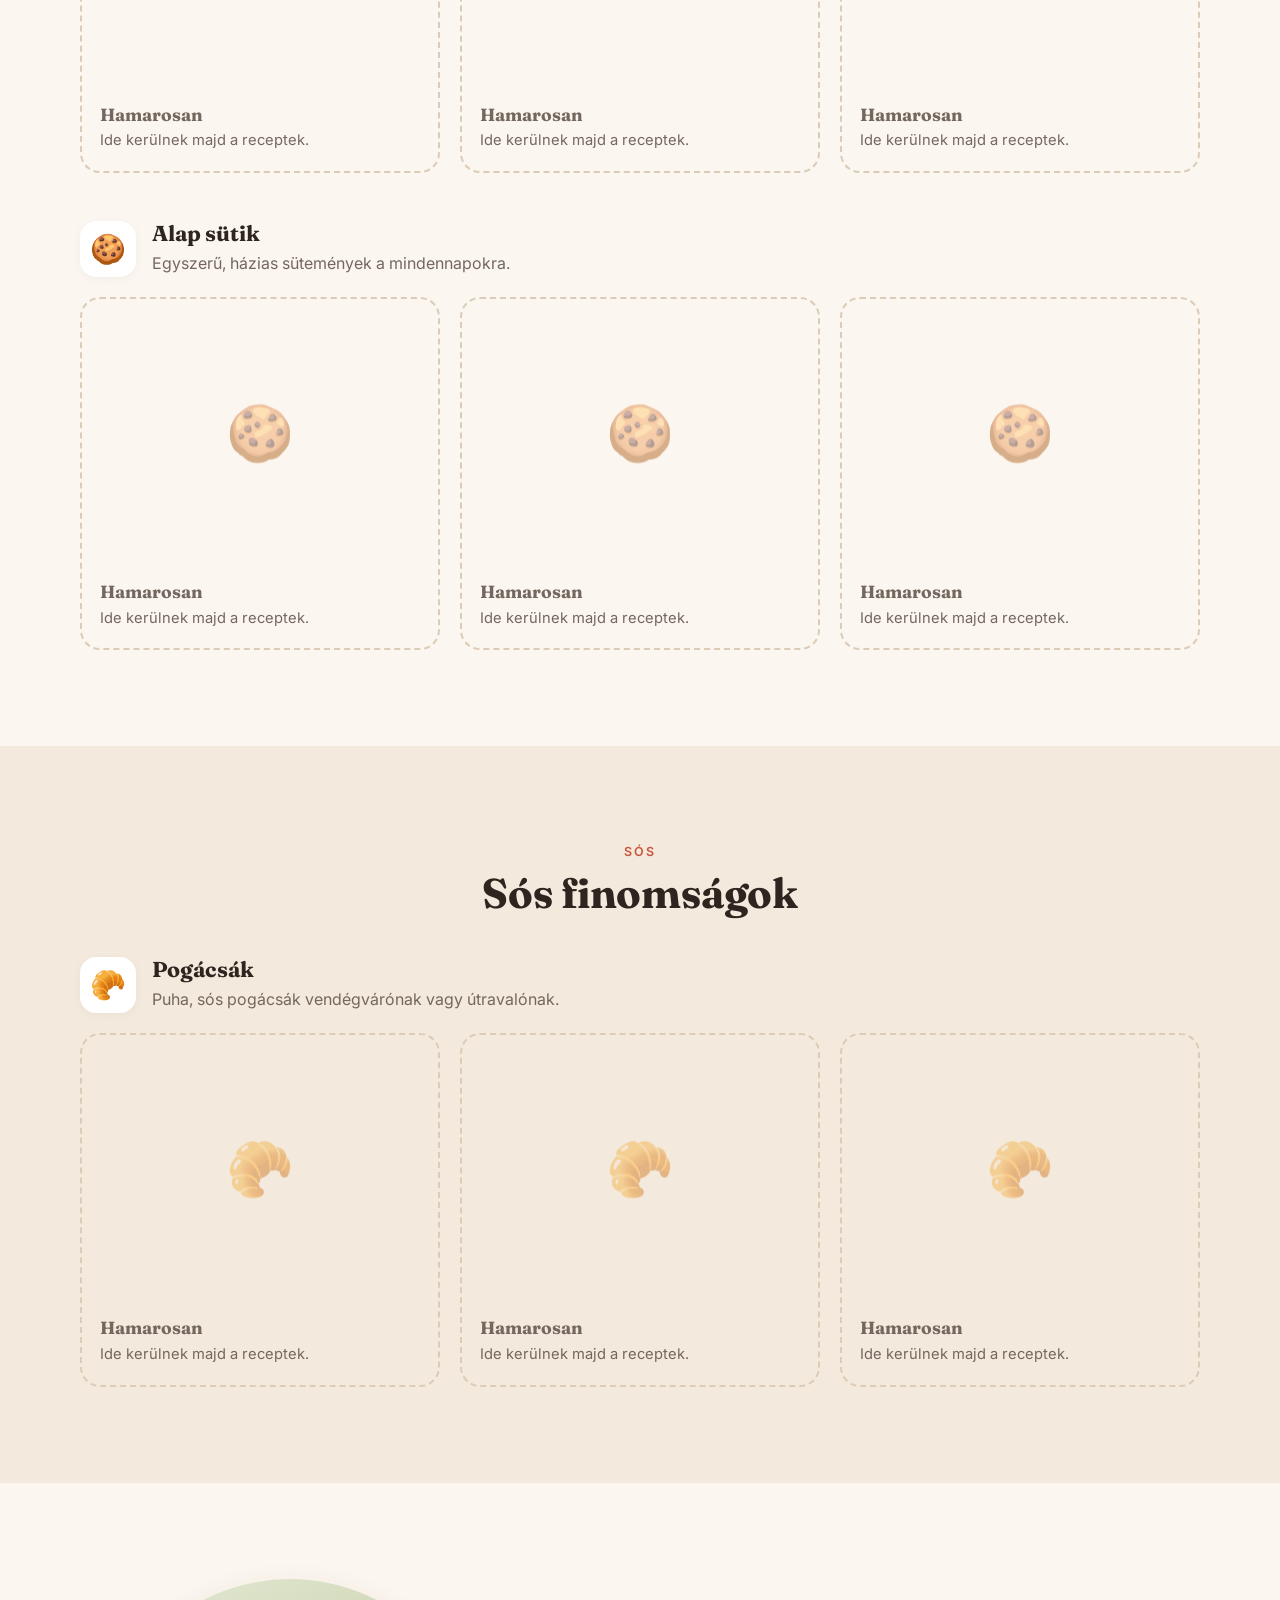
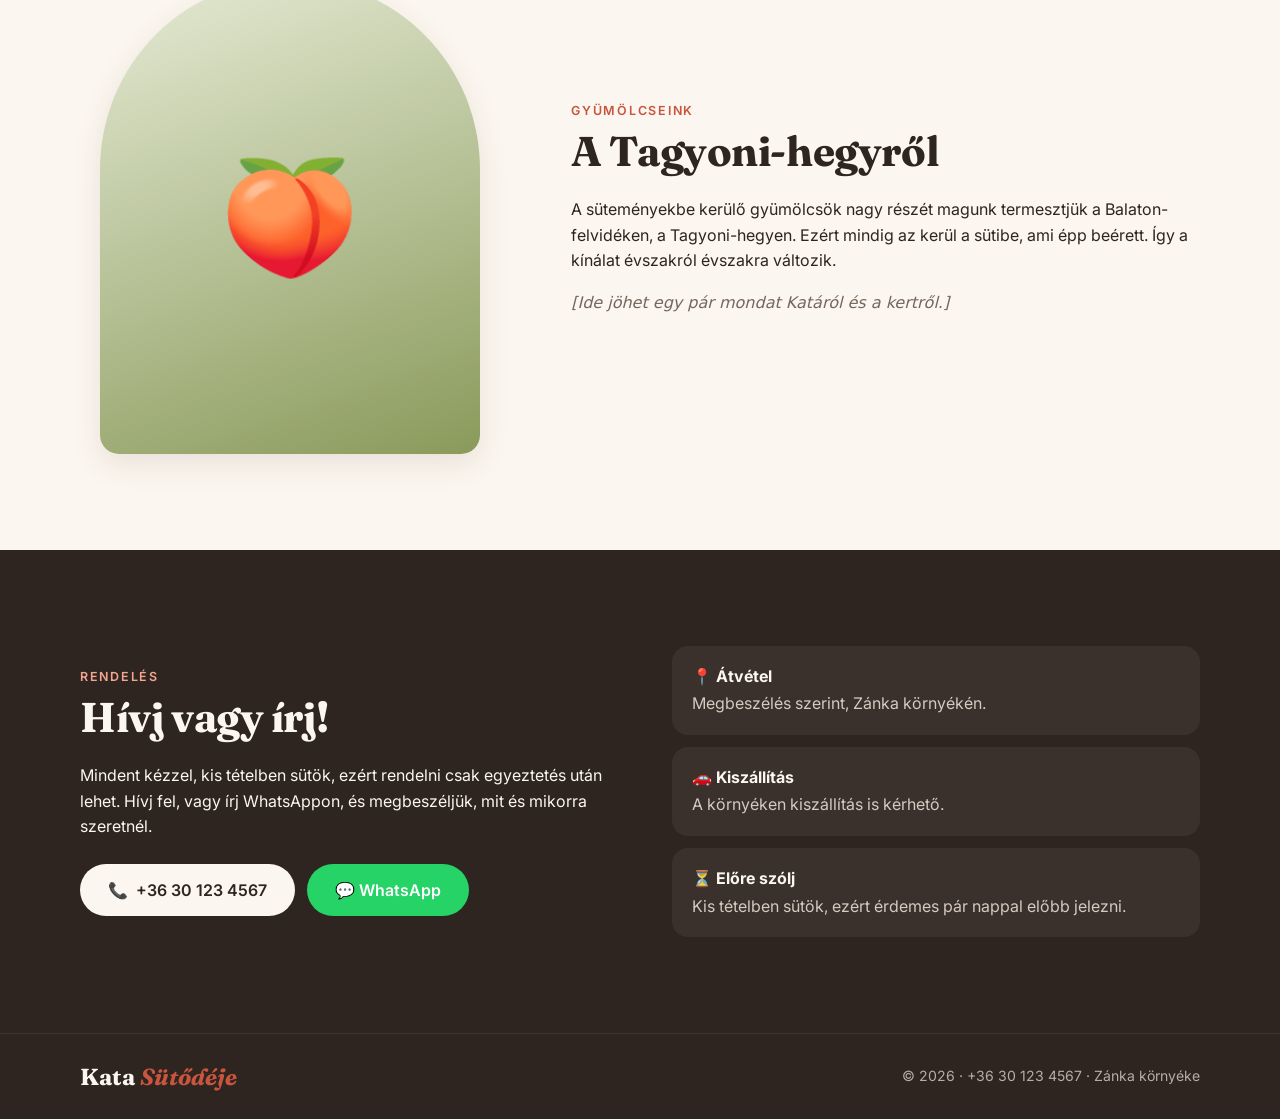
==== commit 8c822499: "Egyszerűsített honlap: édes/sós kategóriák, rendelés telefonon/WhatsAppon" ====
--- a/index.html
+++ b/index.html
@@ -3,8 +3,8 @@
 <head>
   <meta charset="UTF-8">
   <meta name="viewport" content="width=device-width, initial-scale=1">
-  <title>Kata Sütődéje – mindenmentes sütemények</title>
-  <meta name="description" content="Glutén-, tej-, tojás- és cukormentes torták, sütemények és kekszek kézzel, szeretettel sütve. Rendelj online!">
+  <title>Kata Sütődéje – kézműves mindenmentes sütemények</title>
+  <meta name="description" content="Kézműves, mindenmentes édes és sós sütemények kis tételben, Tagyoni-hegyi gyümölcsökből. Rendelés telefonon vagy WhatsAppon, átvétel Zánka környékén.">
   <link rel="preconnect" href="https://fonts.googleapis.com">
   <link rel="preconnect" href="https://fonts.gstatic.com" crossorigin>
   <link href="https://fonts.googleapis.com/css2?family=Fraunces:opsz,wght@9..144,500;9..144,700&family=Inter:wght@400;500;600&display=swap" rel="stylesheet">
@@ -13,208 +13,110 @@
 </head>
 <body>
 
-<!-- ============ FEJLÉC ============ -->
-<header class="header" id="top">
+<header class="header">
   <div class="container header__inner">
     <a href="#top" class="logo">Kata <span>Sütődéje</span></a>
     <nav class="nav" id="nav">
-      <a href="#kinalat">Kínálat</a>
-      <a href="#rolam">Rólam</a>
-      <a href="#hogyan">Rendelés menete</a>
-      <a href="#gyik">GYIK</a>
-      <a href="#kapcsolat">Kapcsolat</a>
+      <a href="#edes">Édes</a>
+      <a href="#sos">Sós</a>
+      <a href="#gyumolcs">Gyümölcseink</a>
+      <a href="#rendeles" class="nav__cta">Rendelés</a>
     </nav>
-    <div class="header__actions">
-      <button class="cart-btn" id="cartBtn" aria-label="Kosár megnyitása">
-        <svg width="22" height="22" viewBox="0 0 24 24" fill="none" stroke="currentColor" stroke-width="2" stroke-linecap="round" stroke-linejoin="round"><path d="M6 2 3 6v14a2 2 0 0 0 2 2h14a2 2 0 0 0 2-2V6l-3-4z"/><path d="M3 6h18"/><path d="M16 10a4 4 0 0 1-8 0"/></svg>
-        <span class="cart-btn__count" id="cartCount">0</span>
-      </button>
-      <button class="menu-btn" id="menuBtn" aria-label="Menü"><span></span><span></span><span></span></button>
-    </div>
+    <button class="menu-btn" id="menuBtn" aria-label="Menü"><span></span><span></span><span></span></button>
   </div>
 </header>
 
-<main>
-<!-- ============ HERO ============ -->
-<section class="hero">
-  <div class="container hero__inner">
-    <div class="hero__text">
-      <p class="eyebrow">Kézzel sütve, szeretettel</p>
-      <h1>Sütemények, amiket <em>mindenki</em> ehet.</h1>
-      <p class="hero__lead">Glutén-, tej-, tojás- és sokszor cukormentes torták, sütik és kekszek – úgy, hogy az ízből semmit nem kell feladni.</p>
-      <div class="hero__cta">
-        <a href="#kinalat" class="btn btn--primary">Megnézem a kínálatot</a>
-        <a href="#hogyan" class="btn btn--ghost">Hogyan rendelhetek?</a>
+<main id="top">
+  <!-- ============ NYITÓ ============ -->
+  <section class="hero">
+    <div class="container hero__inner">
+      <div class="hero__text">
+        <p class="eyebrow">Kézzel, kis tételben · Balaton-felvidék</p>
+        <h1>Mindenmentes sütemények, <em>saját gyümölcsből</em>.</h1>
+        <p class="hero__lead">Édes és sós finomságok, kézzel, kis tételben. A gyümölcsöket magunk termesztjük a Tagyoni-hegyen.</p>
+        <div class="hero__cta">
+          <a href="#rendeles" class="btn btn--primary">Rendelés telefonon</a>
+          <a href="#edes" class="btn btn--ghost">Mit sütök?</a>
+        </div>
       </div>
-      <ul class="hero__badges">
-        <li>🌾 gluténmentes</li><li>🥛 tejmentes</li><li>🥚 tojásmentes</li><li>🍬 cukormentes opciók</li>
+      <div class="hero__visual" aria-hidden="true">
+        <div class="blob"></div>
+        <div class="hero__card hero__card--1"><span>🍰</span></div>
+        <div class="hero__card hero__card--2"><span>🍒</span></div>
+        <div class="hero__card hero__card--3"><span>🥐</span></div>
+      </div>
+    </div>
+  </section>
+
+  <!-- ============ ÉDES ============ -->
+  <section class="section" id="edes">
+    <div class="container">
+      <div class="section__head">
+        <p class="eyebrow">Édes</p>
+        <h2>Torták és sütemények</h2>
+      </div>
+      <div id="kat-edes"></div>
+    </div>
+  </section>
+
+  <!-- ============ SÓS ============ -->
+  <section class="section section--alt" id="sos">
+    <div class="container">
+      <div class="section__head">
+        <p class="eyebrow">Sós</p>
+        <h2>Sós finomságok</h2>
+      </div>
+      <div id="kat-sos"></div>
+    </div>
+  </section>
+
+  <!-- ============ GYÜMÖLCS ============ -->
+  <section class="section" id="gyumolcs">
+    <div class="container story">
+      <div class="story__photo" aria-hidden="true">
+        <!-- Ide jöhet fotó: <img src="img/tagyon.jpg" alt="A Tagyoni-hegy"> -->
+        <span>🍑</span>
+      </div>
+      <div>
+        <p class="eyebrow">Gyümölcseink</p>
+        <h2>A Tagyoni-hegyről</h2>
+        <p>A süteményekbe kerülő gyümölcsök nagy részét magunk termesztjük a Balaton-felvidéken, a Tagyoni-hegyen. Ezért mindig az kerül a sütibe, ami épp beérett. Így a kínálat évszakról évszakra változik.</p>
+        <p class="muted">[Ide jöhet egy pár mondat Katáról és a kertről.]</p>
+      </div>
+    </div>
+  </section>
+
+  <!-- ============ RENDELÉS ============ -->
+  <section class="section order" id="rendeles">
+    <div class="container order__inner">
+      <div>
+        <p class="eyebrow">Rendelés</p>
+        <h2>Hívj vagy írj!</h2>
+        <p>Mindent kézzel, kis tételben sütök, ezért rendelni csak egyeztetés után lehet. Hívj fel, vagy írj WhatsAppon, és megbeszéljük, mit és mikorra szeretnél.</p>
+        <div class="order__buttons">
+          <a class="btn btn--light" data-tel href="#">📞 <span data-telefon></span></a>
+          <a class="btn btn--whatsapp" data-wa href="#" target="_blank" rel="noopener">💬 WhatsApp</a>
+        </div>
+      </div>
+      <ul class="order__info">
+        <li><strong>📍 Átvétel</strong><span>Megbeszélés szerint, Zánka környékén.</span></li>
+        <li><strong>🚗 Kiszállítás</strong><span>A környéken kiszállítás is kérhető.</span></li>
+        <li><strong>⏳ Előre szólj</strong><span>Kis tételben sütök, ezért érdemes pár nappal előbb jelezni.</span></li>
       </ul>
     </div>
-    <div class="hero__visual" aria-hidden="true">
-      <div class="blob"></div>
-      <div class="hero__card hero__card--1"><span>🍰</span></div>
-      <div class="hero__card hero__card--2"><span>🍪</span></div>
-      <div class="hero__card hero__card--3"><span>🫐</span></div>
-      <div class="hero__stamp">100%<br>mindenmentes</div>
-    </div>
-  </div>
-</section>
-
-<!-- ============ ELŐNYÖK ============ -->
-<section class="features">
-  <div class="container features__grid">
-    <div class="feature"><div class="feature__icon">🌿</div><h3>Tiszta alapanyagok</h3><p>Gondosan válogatott, minőségi hozzávalók, adalékok nélkül.</p></div>
-    <div class="feature"><div class="feature__icon">🛡️</div><h3>Allergénbiztos konyha</h3><p>Külön eszközök, külön munkafelület – a keresztszennyeződés elkerülésére.</p></div>
-    <div class="feature"><div class="feature__icon">🎂</div><h3>Egyedi kérések</h3><p>Szülinapra, esküvőre, céges eseményre – megbeszéljük az elképzelésed.</p></div>
-    <div class="feature"><div class="feature__icon">🚲</div><h3>Átvétel vagy kiszállítás</h3><p>Személyes átvétel vagy házhozszállítás a környéken.</p></div>
-  </div>
-</section>
-
-<!-- ============ KÍNÁLAT ============ -->
-<section class="section" id="kinalat">
-  <div class="container">
-    <div class="section__head">
-      <p class="eyebrow">Kínálat</p>
-      <h2>Mit süssek neked?</h2>
-      <p>Válassz kategóriát, és tedd kosárba a kedvenceidet. Az „Egyéb ételek” rendezvényekre, egyedi megkeresésre készülnek.</p>
-    </div>
-    <div class="filters" id="filters" role="tablist"></div>
-    <div class="products" id="products"></div>
-  </div>
-</section>
-
-<!-- ============ RÓLAM ============ -->
-<section class="section about" id="rolam">
-  <div class="container about__inner">
-    <div class="about__photo">
-      <!-- Ide jöhet Kata fotója: <img src="img/kata.jpg" alt="Kata"> -->
-      <div class="about__placeholder">👩‍🍳</div>
-    </div>
-    <div class="about__text">
-      <p class="eyebrow">Rólam</p>
-      <h2>Szia, Kata vagyok!</h2>
-      <p>A sütés mindig is a szenvedélyem volt – de amikor a családban megjelentek az ételérzékenységek, rájöttem, mennyire nehéz olyan süteményt találni, ami <strong>egyszerre mentes és tényleg finom</strong>.</p>
-      <p>Évek kísérletezése után ma már tortáktól a kekszekig mindent el tudok készíteni glutén, tej, tojás és sokszor hozzáadott cukor nélkül. A célom, hogy egy ünnepi asztalnál senkinek ne kelljen lemondania a desszertről.</p>
-      <div class="about__stats">
-        <div><strong>30+</strong><span>recept</span></div>
-        <div><strong>100%</strong><span>kézműves</span></div>
-        <div><strong>❤️</strong><span>minden falatban</span></div>
-      </div>
-    </div>
-  </div>
-</section>
-
-<!-- ============ RENDELÉS MENETE ============ -->
-<section class="section" id="hogyan">
-  <div class="container">
-    <div class="section__head">
-      <p class="eyebrow">Rendelés menete</p>
-      <h2>Négy egyszerű lépés</h2>
-    </div>
-    <ol class="steps">
-      <li><span>1</span><h3>Válassz</h3><p>Tedd kosárba a kiválasztott sütiket.</p></li>
-      <li><span>2</span><h3>Add le</h3><p>Töltsd ki a rendelési űrlapot, add meg az átvétel napját.</p></li>
-      <li><span>3</span><h3>Visszaigazolás</h3><p>24 órán belül visszaírok, és egyeztetjük a részleteket.</p></li>
-      <li><span>4</span><h3>Élvezd</h3><p>Átveszed frissen – a többit már te tudod. 😊</p></li>
-    </ol>
-    <p class="note">A rendeléseket legalább <strong>2 nappal</strong>, tortákat <strong>4 nappal</strong> az átvétel előtt kérlek leadni.</p>
-  </div>
-</section>
-
-<!-- ============ RENDELÉS ============ -->
-<section class="section order" id="rendeles">
-  <div class="container order__inner">
-    <div class="order__summary">
-      <p class="eyebrow">Rendelés</p>
-      <h2>A kosarad</h2>
-      <div id="orderItems" class="order__items"></div>
-      <div class="order__total"><span>Összesen</span><strong id="orderTotal">0 Ft</strong></div>
-      <p class="small">A végleges árat (esetleges szállítási díjjal) a visszaigazolásban küldöm.</p>
-    </div>
-
-    <form class="order__form" id="orderForm" novalidate>
-      <div class="field-row">
-        <label>Név*<input type="text" name="nev" required autocomplete="name"></label>
-        <label>Telefonszám*<input type="tel" name="telefon" required autocomplete="tel" placeholder="+36 30 123 4567"></label>
-      </div>
-      <label>E-mail cím*<input type="email" name="email" required autocomplete="email"></label>
-      <div class="field-row">
-        <label>Átvétel napja*<input type="date" name="datum" id="datum" required></label>
-        <label>Átvétel módja*
-          <select name="atvetel" id="atvetel" required>
-            <option value="Személyes átvétel">Személyes átvétel</option>
-            <option value="Házhozszállítás">Házhozszállítás</option>
-          </select>
-        </label>
-      </div>
-      <label id="cimField" hidden>Szállítási cím*<input type="text" name="cim" autocomplete="street-address"></label>
-      <label>Megjegyzés, egyedi kérés, allergiák<textarea name="megjegyzes" rows="4" placeholder="Pl. felirat a tortára, további allergia, kért időpont…"></textarea></label>
-      <label class="check"><input type="checkbox" name="adatkezeles" required> Elfogadom az adataim kezelését a rendelés teljesítése céljából.*</label>
-      <!-- spam-csapda: embereknek rejtve -->
-      <input type="text" name="weboldal" class="hp" tabindex="-1" autocomplete="off">
-      <button type="submit" class="btn btn--primary btn--block" id="submitBtn">Rendelés elküldése</button>
-      <p class="form-msg" id="formMsg" role="status"></p>
-    </form>
-  </div>
-</section>
-
-<!-- ============ GYIK ============ -->
-<section class="section" id="gyik">
-  <div class="container container--narrow">
-    <div class="section__head">
-      <p class="eyebrow">GYIK</p>
-      <h2>Gyakori kérdések</h2>
-    </div>
-    <details><summary>Mit jelent pontosan a „mindenmentes”?</summary><p>Alapvetően glutén-, tej- és tojásmentesen sütök. Sok termék hozzáadott cukor nélkül készül (datolyával, eritrittel vagy xilittel édesítve) – ezt a termékeknél külön jelölöm.</p></details>
-    <details><summary>Biztonságos cöliákiásoknak?</summary><p>Csak gluténmentes alapanyagokkal dolgozom, külön eszközökkel. Ha súlyos allergiád van, kérlek írd meg a megjegyzésben, hogy minden részletet egyeztethessünk.</p></details>
-    <details><summary>Mennyivel előre kell rendelni?</summary><p>Süteményeket és kekszeket legalább 2 nappal, tortákat 4 nappal előre. Ünnepek előtt érdemes még korábban jelentkezni.</p></details>
-    <details><summary>Hogyan fizethetek?</summary><p>Átvételkor készpénzzel vagy átutalással. Nagyobb rendelésnél előleget kérek.</p></details>
-    <details><summary>Lehet egyedi tortát rendelni?</summary><p>Persze! Írd le az elképzelésed a megjegyzésben, vagy keress meg közvetlenül, és megbeszéljük.</p></details>
-  </div>
-</section>
-
-<!-- ============ KAPCSOLAT ============ -->
-<section class="section contact" id="kapcsolat">
-  <div class="container contact__inner">
-    <div>
-      <p class="eyebrow">Kapcsolat</p>
-      <h2>Keress bátran!</h2>
-      <p>Kérdésed van, vagy egyedi rendelést szeretnél? Írj vagy hívj!</p>
-    </div>
-    <ul class="contact__list">
-      <li><span>📞</span><a href="tel:+36301234567">+36 30 123 4567</a></li>
-      <li><span>✉️</span><a href="mailto:rendeles@katasutodeje.hu">rendeles@katasutodeje.hu</a></li>
-      <li><span>📍</span>Győr – személyes átvétel előre egyeztetett időpontban</li>
-      <li><span>📷</span><a href="https://instagram.com/" target="_blank" rel="noopener">Instagram</a> · <a href="https://facebook.com/" target="_blank" rel="noopener">Facebook</a></li>
-    </ul>
-  </div>
-</section>
+  </section>
 </main>
 
 <footer class="footer">
   <div class="container footer__inner">
     <span class="logo logo--light">Kata <span>Sütődéje</span></span>
-    <span>© <span id="year"></span> Kata Sütődéje · katasutodeje.hu</span>
+    <span>© <span id="year"></span> · <span data-telefon></span> · <span data-hely></span></span>
   </div>
 </footer>
 
-<!-- ============ KOSÁR FIÓK ============ -->
-<div class="drawer-backdrop" id="backdrop"></div>
-<aside class="drawer" id="drawer" aria-label="Kosár">
-  <div class="drawer__head">
-    <h3>Kosár</h3>
-    <button class="drawer__close" id="drawerClose" aria-label="Bezárás">✕</button>
-  </div>
-  <div class="drawer__items" id="drawerItems"></div>
-  <div class="drawer__foot">
-    <div class="order__total"><span>Összesen</span><strong id="drawerTotal">0 Ft</strong></div>
-    <a href="#rendeles" class="btn btn--primary btn--block" id="toOrder">Tovább a rendeléshez</a>
-  </div>
-</aside>
+<a class="wa-float" data-wa href="#" target="_blank" rel="noopener" aria-label="Írj WhatsAppon">💬</a>
 
-<div class="toast" id="toast"></div>
-
-<script src="termekek.js"></script>
+<script src="kinalat.js"></script>
 <script src="script.js"></script>
 </body>
 </html>
--- a/styles.css
+++ b/styles.css
@@ -4,11 +4,12 @@
   --cream-2: #f3e9dc;
   --ink: #2e2420;
   --muted: #74675f;
-  --accent: #c8553d;      /* terrakotta */
+  --accent: #c8553d;
   --accent-dark: #a6412c;
   --sage: #8a9a5b;
   --sage-light: #e6ebd6;
   --white: #ffffff;
+  --wa: #25d366;
   --radius: 20px;
   --shadow: 0 10px 30px rgba(70, 45, 30, .10);
   --serif: "Fraunces", Georgia, serif;
@@ -19,219 +20,119 @@
 body { margin: 0; font-family: var(--sans); color: var(--ink); background: var(--cream); line-height: 1.6; -webkit-font-smoothing: antialiased; }
 img { max-width: 100%; display: block; }
 a { color: inherit; }
-h1, h2, h3 { font-family: var(--serif); line-height: 1.15; margin: 0 0 .5em; font-weight: 700; }
-h1 { font-size: clamp(2.4rem, 5.5vw, 4rem); letter-spacing: -.02em; }
-h2 { font-size: clamp(1.9rem, 3.5vw, 2.7rem); letter-spacing: -.01em; }
-h3 { font-size: 1.2rem; }
+h1, h2, h3, h4 { font-family: var(--serif); line-height: 1.15; margin: 0 0 .5em; font-weight: 700; }
+h1 { font-size: clamp(2.3rem, 5.2vw, 3.8rem); letter-spacing: -.02em; }
+h2 { font-size: clamp(1.8rem, 3.4vw, 2.6rem); letter-spacing: -.01em; }
+h3 { font-size: 1.35rem; margin: 0 0 .2em; }
+h4 { font-size: 1.1rem; margin: 0 0 .25em; }
 p { margin: 0 0 1em; }
-.container { width: min(1180px, 100% - 32px); margin-inline: auto; }
-.container--narrow { width: min(760px, 100% - 32px); }
+.container { width: min(1120px, 100% - 32px); margin-inline: auto; }
 .eyebrow { text-transform: uppercase; letter-spacing: .14em; font-size: .78rem; font-weight: 600; color: var(--accent); margin-bottom: .6em; }
-.small { font-size: .85rem; color: var(--muted); }
-.section { padding: clamp(64px, 9vw, 110px) 0; }
+.muted { color: var(--muted); font-style: italic; }
+.section { padding: clamp(56px, 8vw, 96px) 0; }
+.section--alt { background: var(--cream-2); }
 .section__head { text-align: center; max-width: 640px; margin: 0 auto 40px; }
-.section__head p:last-child { color: var(--muted); }
 
 /* ============ GOMBOK ============ */
-.btn { display: inline-flex; align-items: center; justify-content: center; gap: 8px; padding: 14px 26px; border-radius: 999px; font: 600 1rem var(--sans); text-decoration: none; border: 2px solid transparent; cursor: pointer; transition: transform .2s, background .2s, box-shadow .2s; }
+.btn { display: inline-flex; align-items: center; justify-content: center; gap: 8px; padding: 14px 26px; border-radius: 999px; font: 600 1rem var(--sans); text-decoration: none; border: 2px solid transparent; cursor: pointer; transition: transform .2s, background .2s; }
 .btn:hover { transform: translateY(-2px); }
 .btn--primary { background: var(--accent); color: var(--white); box-shadow: 0 8px 20px rgba(200, 85, 61, .3); }
 .btn--primary:hover { background: var(--accent-dark); }
-.btn--ghost { border-color: var(--ink); color: var(--ink); background: transparent; }
+.btn--ghost { border-color: var(--ink); color: var(--ink); }
 .btn--ghost:hover { background: var(--ink); color: var(--cream); }
-.btn--block { width: 100%; }
-.btn:disabled { opacity: .6; cursor: not-allowed; transform: none; }
+.btn--light { background: var(--cream); color: var(--ink); }
+.btn--whatsapp { background: var(--wa); color: #fff; }
 
 /* ============ FEJLÉC ============ */
-.header { position: sticky; top: 0; z-index: 50; background: rgba(251, 246, 239, .85); backdrop-filter: blur(12px); border-bottom: 1px solid transparent; transition: border-color .3s; }
-.header.scrolled { border-color: var(--cream-2); }
-.header__inner { display: flex; align-items: center; justify-content: space-between; height: 72px; }
-.logo { font-family: var(--serif); font-size: 1.5rem; font-weight: 700; text-decoration: none; }
+.header { position: sticky; top: 0; z-index: 50; background: rgba(251, 246, 239, .9); backdrop-filter: blur(12px); border-bottom: 1px solid var(--cream-2); }
+.header__inner { display: flex; align-items: center; justify-content: space-between; height: 68px; }
+.logo { font-family: var(--serif); font-size: 1.45rem; font-weight: 700; text-decoration: none; }
 .logo span { color: var(--accent); font-style: italic; }
 .logo--light { color: var(--cream); }
-.nav { display: flex; gap: 28px; }
-.nav a { text-decoration: none; font-weight: 500; font-size: .95rem; position: relative; }
-.nav a::after { content: ""; position: absolute; left: 0; bottom: -4px; width: 0; height: 2px; background: var(--accent); transition: width .25s; }
-.nav a:hover::after { width: 100%; }
-.header__actions { display: flex; align-items: center; gap: 8px; }
-.cart-btn { position: relative; background: var(--white); border: 0; width: 46px; height: 46px; border-radius: 50%; display: grid; place-items: center; cursor: pointer; color: var(--ink); box-shadow: var(--shadow); }
-.cart-btn__count { position: absolute; top: -4px; right: -4px; background: var(--accent); color: var(--white); font-size: .72rem; font-weight: 700; min-width: 20px; height: 20px; border-radius: 10px; display: grid; place-items: center; padding: 0 5px; transform: scale(0); transition: transform .25s; }
-.cart-btn__count.show { transform: scale(1); }
-.cart-btn.bump { animation: bump .4s; }
-@keyframes bump { 50% { transform: scale(1.15); } }
+.nav { display: flex; align-items: center; gap: 26px; }
+.nav a { text-decoration: none; font-weight: 500; font-size: .95rem; }
+.nav a:hover { color: var(--accent); }
+.nav__cta { background: var(--accent); color: var(--white) !important; padding: 8px 18px; border-radius: 999px; }
 .menu-btn { display: none; background: none; border: 0; width: 44px; height: 44px; cursor: pointer; flex-direction: column; justify-content: center; gap: 5px; padding: 10px; }
 .menu-btn span { display: block; height: 2px; background: var(--ink); border-radius: 2px; transition: .3s; }
 
-/* ============ HERO ============ */
-.hero { padding: clamp(40px, 7vw, 90px) 0 clamp(60px, 8vw, 100px); overflow: hidden; }
-.hero__inner { display: grid; grid-template-columns: 1.1fr .9fr; gap: 40px; align-items: center; }
+/* ============ NYITÓ ============ */
+.hero { padding: clamp(36px, 6vw, 80px) 0 clamp(48px, 7vw, 90px); overflow: hidden; }
+.hero__inner { display: grid; grid-template-columns: 1.15fr .85fr; gap: 40px; align-items: center; }
+.hero__inner > * { min-width: 0; }
 .hero h1 em { font-style: italic; color: var(--accent); }
 .hero__lead { font-size: 1.15rem; color: var(--muted); max-width: 520px; }
-.hero__cta { display: flex; flex-wrap: wrap; gap: 12px; margin: 28px 0; }
-.hero__badges { list-style: none; padding: 0; margin: 0; display: flex; flex-wrap: wrap; gap: 8px; }
-.hero__badges li { background: var(--white); padding: 6px 14px; border-radius: 999px; font-size: .85rem; font-weight: 500; box-shadow: 0 2px 8px rgba(0,0,0,.04); }
-.hero__visual { position: relative; aspect-ratio: 1; max-width: 480px; justify-self: center; width: 100%; }
+.hero__cta { display: flex; flex-wrap: wrap; gap: 12px; margin-top: 28px; }
+.hero__visual { position: relative; aspect-ratio: 1; max-width: 420px; justify-self: center; width: 100%; }
 .blob { position: absolute; inset: 8%; background: linear-gradient(135deg, #f2c6a0, #e88d6d 60%, #c8553d); border-radius: 58% 42% 55% 45% / 45% 55% 45% 55%; animation: morph 12s ease-in-out infinite; }
 @keyframes morph { 50% { border-radius: 42% 58% 40% 60% / 58% 42% 58% 42%; transform: rotate(8deg); } }
 .hero__card { position: absolute; background: var(--white); border-radius: 24px; box-shadow: var(--shadow); display: grid; place-items: center; animation: float 6s ease-in-out infinite; }
-.hero__card span { font-size: 3.4rem; }
-.hero__card--1 { width: 46%; aspect-ratio: 1; top: 18%; left: 26%; animation-delay: 0s; }
-.hero__card--1 span { font-size: 5.5rem; }
+.hero__card span { font-size: 3rem; }
+.hero__card--1 { width: 46%; aspect-ratio: 1; top: 20%; left: 26%; }
+.hero__card--1 span { font-size: 5rem; }
 .hero__card--2 { width: 26%; aspect-ratio: 1; top: 4%; right: 4%; animation-delay: -2s; }
-.hero__card--3 { width: 24%; aspect-ratio: 1; bottom: 8%; left: 4%; animation-delay: -4s; }
-@keyframes float { 50% { transform: translateY(-14px); } }
-.hero__stamp { position: absolute; bottom: 6%; right: 6%; width: 110px; height: 110px; border-radius: 50%; background: var(--sage); color: var(--white); display: grid; place-items: center; text-align: center; font: 700 .85rem/1.2 var(--serif); transform: rotate(-12deg); box-shadow: var(--shadow); }
+.hero__card--3 { width: 24%; aspect-ratio: 1; bottom: 6%; left: 6%; animation-delay: -4s; }
+@keyframes float { 50% { transform: translateY(-12px); } }
 
-/* ============ ELŐNYÖK ============ */
-.features { padding-bottom: 20px; }
-.features__grid { display: grid; grid-template-columns: repeat(4, 1fr); gap: 20px; }
-.feature { background: var(--white); border-radius: var(--radius); padding: 28px 24px; box-shadow: 0 2px 10px rgba(0,0,0,.03); transition: transform .25s, box-shadow .25s; }
-.feature:hover { transform: translateY(-4px); box-shadow: var(--shadow); }
-.feature__icon { font-size: 2rem; width: 56px; height: 56px; display: grid; place-items: center; background: var(--cream); border-radius: 16px; margin-bottom: 14px; }
-.feature p { color: var(--muted); font-size: .93rem; margin: 0; }
+/* ============ KATEGÓRIÁK ============ */
+.category { margin-bottom: 48px; }
+.category:last-child { margin-bottom: 0; }
+.category__head { display: flex; gap: 16px; align-items: center; margin-bottom: 20px; }
+.category__head p { margin: 0; color: var(--muted); }
+.category__icon { flex-shrink: 0; width: 56px; height: 56px; border-radius: 16px; background: var(--white); display: grid; place-items: center; font-size: 1.8rem; box-shadow: 0 2px 10px rgba(0,0,0,.04); }
+.recipes { display: grid; grid-template-columns: repeat(auto-fill, minmax(280px, 1fr)); gap: 20px; }
+.recipe { background: var(--white); border-radius: var(--radius); overflow: hidden; box-shadow: 0 2px 12px rgba(0,0,0,.04); transition: transform .3s, box-shadow .3s; }
+.recipe:hover { transform: translateY(-4px); box-shadow: var(--shadow); }
+.recipe__img { aspect-ratio: 4/3; display: grid; place-items: center; font-size: 3.4rem; background: radial-gradient(circle at 30% 25%, #f2c6a055, var(--cream) 75%); }
+.recipe__img img { width: 100%; height: 100%; object-fit: cover; }
+.recipe__body { padding: 16px 18px 18px; }
+.recipe__body p { margin: 0; color: var(--muted); font-size: .92rem; }
+.recipe--soon { background: transparent; border: 2px dashed #dccbb6; box-shadow: none; }
+.recipe--soon:hover { transform: none; box-shadow: none; }
+.recipe--soon .recipe__img { background: none; opacity: .45; }
+.recipe--soon h4 { color: var(--muted); }
 
-/* ============ KÍNÁLAT ============ */
-.filters { display: flex; flex-wrap: wrap; justify-content: center; gap: 10px; margin-bottom: 36px; }
-.filter { border: 2px solid var(--cream-2); background: var(--white); padding: 10px 20px; border-radius: 999px; font: 600 .92rem var(--sans); cursor: pointer; color: var(--ink); transition: .2s; }
-.filter:hover { border-color: var(--accent); }
-.filter.active { background: var(--ink); border-color: var(--ink); color: var(--cream); }
-.products { display: grid; grid-template-columns: repeat(auto-fill, minmax(260px, 1fr)); gap: 24px; }
-.product { background: var(--white); border-radius: var(--radius); overflow: hidden; display: flex; flex-direction: column; box-shadow: 0 2px 12px rgba(0,0,0,.04); transition: transform .3s, box-shadow .3s; animation: fadeUp .45s both; }
-.product:hover { transform: translateY(-6px); box-shadow: var(--shadow); }
-@keyframes fadeUp { from { opacity: 0; transform: translateY(16px); } }
-.product__img { aspect-ratio: 4/3; position: relative; display: grid; place-items: center; overflow: hidden; }
-.product__img img { width: 100%; height: 100%; object-fit: cover; transition: transform .5s; }
-.product:hover .product__img img { transform: scale(1.06); }
-.product__emoji { font-size: 4.6rem; filter: drop-shadow(0 8px 12px rgba(0,0,0,.2)); transition: transform .4s; }
-.product:hover .product__emoji { transform: scale(1.12) rotate(-6deg); }
-.product__tag { position: absolute; top: 12px; left: 12px; background: var(--accent); color: var(--white); font-size: .72rem; font-weight: 700; padding: 4px 10px; border-radius: 999px; text-transform: uppercase; letter-spacing: .05em; }
-.product__body { padding: 20px 20px 22px; display: flex; flex-direction: column; flex: 1; }
-.product__body h3 { margin-bottom: .3em; }
-.product__desc { color: var(--muted); font-size: .92rem; flex: 1; }
-.allergens { display: flex; flex-wrap: wrap; gap: 6px; margin: 4px 0 16px; }
-.allergens span { font-size: .72rem; font-weight: 600; background: var(--sage-light); color: #4f5c2c; padding: 3px 9px; border-radius: 999px; }
-.product__foot { display: flex; align-items: center; justify-content: space-between; gap: 10px; }
-.price { font: 700 1.25rem var(--serif); }
-.price small { display: block; font: 400 .75rem var(--sans); color: var(--muted); }
-.add-btn { background: var(--ink); color: var(--cream); border: 0; border-radius: 999px; padding: 10px 16px; font: 600 .88rem var(--sans); cursor: pointer; transition: background .2s, transform .2s; white-space: nowrap; }
-.add-btn:hover { background: var(--accent); transform: scale(1.04); }
-.add-btn--outline { background: transparent; color: var(--ink); border: 2px solid var(--ink); text-decoration: none; }
-.add-btn--outline:hover { background: var(--ink); color: var(--cream); }
-
-/* ============ RÓLAM ============ */
-.about { background: var(--cream-2); }
-.about__inner { display: grid; grid-template-columns: .9fr 1.1fr; gap: clamp(32px, 6vw, 80px); align-items: center; }
-.about__photo { aspect-ratio: 4/5; border-radius: 200px 200px var(--radius) var(--radius); overflow: hidden; background: linear-gradient(160deg, #e9c9a8, #c8553d); box-shadow: var(--shadow); }
-.about__photo img { width: 100%; height: 100%; object-fit: cover; }
-.about__placeholder { height: 100%; display: grid; place-items: center; font-size: 8rem; }
-.about__stats { display: flex; gap: 32px; margin-top: 28px; flex-wrap: wrap; }
-.about__stats strong { display: block; font: 700 2rem var(--serif); color: var(--accent); }
-.about__stats span { font-size: .88rem; color: var(--muted); }
-
-/* ============ LÉPÉSEK ============ */
-.steps { list-style: none; padding: 0; margin: 0; display: grid; grid-template-columns: repeat(4, 1fr); gap: 20px; counter-reset: s; }
-.steps li { background: var(--white); border-radius: var(--radius); padding: 28px 24px; position: relative; }
-.steps li > span { display: grid; place-items: center; width: 44px; height: 44px; border-radius: 50%; background: var(--accent); color: var(--white); font: 700 1.1rem var(--serif); margin-bottom: 14px; }
-.steps p { color: var(--muted); font-size: .93rem; margin: 0; }
-.note { text-align: center; margin-top: 28px; color: var(--muted); }
+/* ============ GYÜMÖLCS ============ */
+.story { display: grid; grid-template-columns: .8fr 1.2fr; gap: clamp(32px, 6vw, 72px); align-items: center; }
+.story > * { min-width: 0; }
+.story__photo { aspect-ratio: 4/5; max-width: 380px; width: 100%; justify-self: center; border-radius: 200px 200px var(--radius) var(--radius); overflow: hidden; background: linear-gradient(160deg, var(--sage-light), var(--sage)); display: grid; place-items: center; box-shadow: var(--shadow); }
+.story__photo span { font-size: 7rem; }
+.story__photo img { width: 100%; height: 100%; object-fit: cover; }
 
 /* ============ RENDELÉS ============ */
 .order { background: var(--ink); color: var(--cream); }
 .order .eyebrow { color: #f2a68f; }
-.order__inner { display: grid; grid-template-columns: .85fr 1.15fr; gap: clamp(32px, 5vw, 64px); align-items: start; }
-.order__inner > *, .about__inner > *, .contact__inner > *, .hero__inner > * { min-width: 0; }
-.order__items { display: flex; flex-direction: column; gap: 10px; margin: 20px 0; }
-.order__empty { color: #b9aca3; background: rgba(255,255,255,.05); padding: 22px; border-radius: 14px; text-align: center; }
-.order__empty a { color: #f2a68f; }
-.line { display: flex; align-items: center; gap: 12px; background: rgba(255,255,255,.06); padding: 12px; border-radius: 14px; }
-.line__thumb { width: 44px; height: 44px; border-radius: 12px; display: grid; place-items: center; font-size: 1.5rem; flex-shrink: 0; overflow: hidden; }
-.line__thumb img { width: 100%; height: 100%; object-fit: cover; }
-.line__info { flex: 1; min-width: 0; }
-.line__info strong { display: block; font-size: .95rem; white-space: nowrap; overflow: hidden; text-overflow: ellipsis; }
-.line__info small { color: #b9aca3; }
-.qty { display: flex; align-items: center; gap: 4px; }
-.qty button { width: 28px; height: 28px; border-radius: 50%; border: 0; background: rgba(255,255,255,.12); color: inherit; cursor: pointer; font-size: 1rem; line-height: 1; }
-.qty button:hover { background: var(--accent); color: var(--white); }
-.qty span { min-width: 22px; text-align: center; font-weight: 600; }
-.line__price { font-weight: 600; min-width: 74px; text-align: right; }
-.order__total { display: flex; justify-content: space-between; align-items: baseline; border-top: 1px dashed rgba(255,255,255,.25); padding-top: 14px; font-size: 1.05rem; }
-.order__total strong { font: 700 1.6rem var(--serif); }
-.order .small { color: #b9aca3; margin-top: 10px; }
-.order__form { background: var(--cream); color: var(--ink); border-radius: var(--radius); padding: clamp(22px, 4vw, 36px); display: flex; flex-direction: column; gap: 16px; }
-.order__form label { display: flex; flex-direction: column; gap: 6px; font-weight: 600; font-size: .9rem; }
-.field-row { display: grid; grid-template-columns: 1fr 1fr; gap: 16px; }
-input, select, textarea { font: 400 1rem var(--sans); padding: 12px 14px; border-radius: 12px; border: 2px solid var(--cream-2); background: var(--white); color: var(--ink); transition: border-color .2s, box-shadow .2s; width: 100%; }
-input:focus, select:focus, textarea:focus { outline: none; border-color: var(--accent); box-shadow: 0 0 0 4px rgba(200,85,61,.12); }
-.invalid { border-color: #d33 !important; }
-textarea { resize: vertical; }
-.order__form label.check { flex-direction: row; align-items: flex-start; gap: 10px; font-weight: 400; font-size: .88rem; }
-.check input { width: 18px; height: 18px; margin-top: 3px; accent-color: var(--accent); flex-shrink: 0; }
-.hp { position: absolute; left: -9999px; width: 1px; height: 1px; opacity: 0; }
-.form-msg { margin: 0; font-weight: 500; text-align: center; min-height: 1.4em; }
-.form-msg.ok { color: #3f7a3a; }
-.form-msg.err { color: #c0392b; }
-
-/* ============ GYIK ============ */
-details { background: var(--white); border-radius: 16px; margin-bottom: 12px; padding: 0 22px; transition: box-shadow .2s; }
-details[open] { box-shadow: var(--shadow); }
-summary { cursor: pointer; list-style: none; padding: 20px 0; font-weight: 600; display: flex; justify-content: space-between; gap: 16px; }
-summary::-webkit-details-marker { display: none; }
-summary::after { content: "+"; font-size: 1.5rem; line-height: 1; color: var(--accent); transition: transform .3s; }
-details[open] summary::after { transform: rotate(45deg); }
-details p { color: var(--muted); padding-bottom: 20px; margin: 0; }
-
-/* ============ KAPCSOLAT ============ */
-.contact { background: var(--sage-light); }
-.contact__inner { display: grid; grid-template-columns: 1fr 1fr; gap: 40px; align-items: center; }
-.contact__list { list-style: none; padding: 0; margin: 0; display: flex; flex-direction: column; gap: 14px; }
-.contact__list li { display: flex; gap: 14px; align-items: center; background: var(--white); padding: 16px 20px; border-radius: 16px; }
-.contact__list a { font-weight: 600; text-decoration: none; }
-.contact__list a:hover { color: var(--accent); }
+.order__inner { display: grid; grid-template-columns: 1fr 1fr; gap: clamp(32px, 5vw, 64px); align-items: center; }
+.order__inner > * { min-width: 0; }
+.order__buttons { display: flex; flex-wrap: wrap; gap: 12px; margin-top: 24px; }
+.order__info { list-style: none; padding: 0; margin: 0; display: flex; flex-direction: column; gap: 12px; }
+.order__info li { background: rgba(255,255,255,.06); border-radius: 16px; padding: 18px 20px; display: flex; flex-direction: column; gap: 2px; }
+.order__info span { color: #d6c9bf; }
 
 /* ============ LÁBLÉC ============ */
-.footer { background: var(--ink); color: #b9aca3; padding: 28px 0; font-size: .88rem; }
+.footer { background: var(--ink); color: #b9aca3; padding: 24px 0; font-size: .88rem; border-top: 1px solid rgba(255,255,255,.08); }
 .footer__inner { display: flex; justify-content: space-between; align-items: center; flex-wrap: wrap; gap: 12px; }
 
-/* ============ KOSÁR FIÓK ============ */
-.drawer-backdrop { position: fixed; inset: 0; background: rgba(30,20,15,.45); opacity: 0; pointer-events: none; transition: opacity .3s; z-index: 90; }
-.drawer { position: fixed; top: 0; right: 0; height: 100%; width: min(420px, 100%); background: var(--ink); color: var(--cream); z-index: 100; display: flex; flex-direction: column; transform: translateX(100%); transition: transform .35s cubic-bezier(.4,0,.2,1), visibility .35s; visibility: hidden; }
-.drawer.open { transform: none; visibility: visible; }
-.drawer-backdrop.open { opacity: 1; pointer-events: auto; }
-.drawer__head { display: flex; justify-content: space-between; align-items: center; padding: 22px 24px; border-bottom: 1px solid rgba(255,255,255,.1); }
-.drawer__head h3 { margin: 0; font-size: 1.5rem; }
-.drawer__close { background: none; border: 0; color: inherit; font-size: 1.3rem; cursor: pointer; }
-.drawer__items { flex: 1; overflow-y: auto; padding: 18px 24px; display: flex; flex-direction: column; gap: 10px; }
-.drawer__foot { padding: 20px 24px 28px; border-top: 1px solid rgba(255,255,255,.1); display: flex; flex-direction: column; gap: 16px; }
-
-/* ============ TOAST ============ */
-.toast { position: fixed; bottom: 24px; left: 50%; transform: translate(-50%, 120px); background: var(--ink); color: var(--cream); padding: 14px 22px; border-radius: 999px; font-weight: 500; box-shadow: var(--shadow); z-index: 120; transition: transform .35s; white-space: nowrap; max-width: calc(100% - 32px); overflow: hidden; text-overflow: ellipsis; }
-.toast.show { transform: translate(-50%, 0); }
-
-/* ============ MEGJELENÉS ANIMÁCIÓ ============ */
-.reveal { opacity: 0; transform: translateY(24px); transition: opacity .7s, transform .7s; }
-.reveal.visible { opacity: 1; transform: none; }
+/* ============ WHATSAPP GOMB ============ */
+.wa-float { position: fixed; right: 18px; bottom: 18px; width: 56px; height: 56px; border-radius: 50%; background: var(--wa); display: grid; place-items: center; font-size: 1.6rem; text-decoration: none; box-shadow: 0 8px 24px rgba(0,0,0,.2); z-index: 60; transition: transform .2s; }
+.wa-float:hover { transform: scale(1.08); }
 
 /* ============ RESZPONZÍV ============ */
-@media (max-width: 960px) {
-  .features__grid, .steps { grid-template-columns: 1fr 1fr; }
-  .order__inner, .about__inner, .contact__inner { grid-template-columns: 1fr; }
-  .about__photo { max-width: 380px; margin-inline: auto; width: 100%; }
-}
-@media (max-width: 820px) {
+@media (max-width: 860px) {
   .menu-btn { display: flex; }
-  .nav { position: fixed; top: 72px; left: 0; right: 0; flex-direction: column; gap: 0; background: var(--cream); padding: 8px 16px 20px; border-bottom: 1px solid var(--cream-2); transform: translateY(-120%); transition: transform .3s; z-index: -1; }
+  .nav { position: fixed; top: 68px; left: 0; right: 0; flex-direction: column; align-items: stretch; gap: 0; background: var(--cream); padding: 8px 16px 20px; border-bottom: 1px solid var(--cream-2); transform: translateY(-130%); transition: transform .3s; z-index: -1; }
   .nav.open { transform: none; }
   .nav a { padding: 14px 4px; border-bottom: 1px solid var(--cream-2); }
+  .nav__cta { text-align: center; margin-top: 12px; border-bottom: 0 !important; }
   .menu-btn.open span:nth-child(1) { transform: translateY(7px) rotate(45deg); }
   .menu-btn.open span:nth-child(2) { opacity: 0; }
   .menu-btn.open span:nth-child(3) { transform: translateY(-7px) rotate(-45deg); }
-  .hero__inner { grid-template-columns: 1fr; }
-  .hero__visual { max-width: 340px; order: -1; }
+  .hero__inner, .story, .order__inner { grid-template-columns: 1fr; }
+  .hero__visual { max-width: 300px; order: -1; }
 }
-@media (max-width: 560px) {
-  .features__grid, .steps, .field-row { grid-template-columns: 1fr; }
-  .hero__cta .btn { flex: 1; }
-  .hero__stamp { width: 86px; height: 86px; font-size: .72rem; }
+@media (max-width: 520px) {
+  .hero__cta .btn, .order__buttons .btn { flex: 1; }
+  .category__head { align-items: flex-start; }
 }
 @media (prefers-reduced-motion: reduce) {
   *, *::before, *::after { animation: none !important; transition: none !important; }
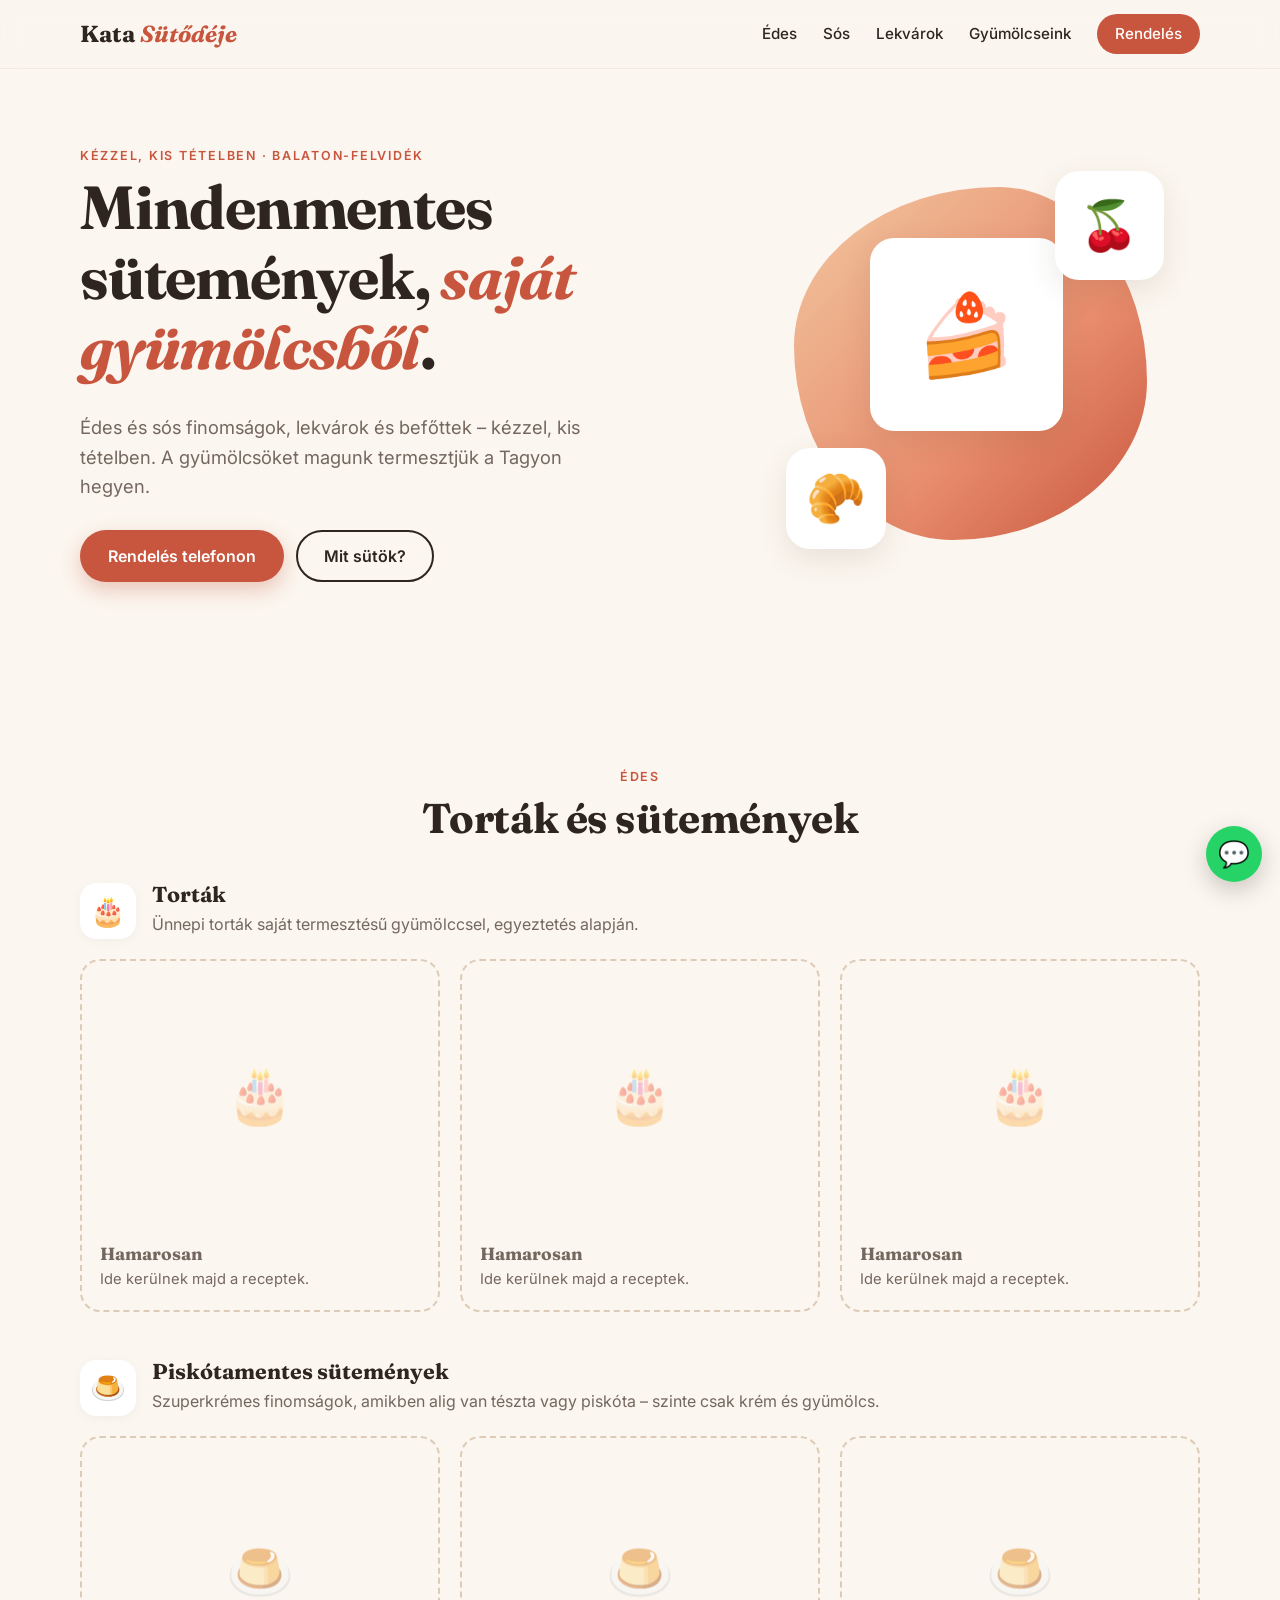
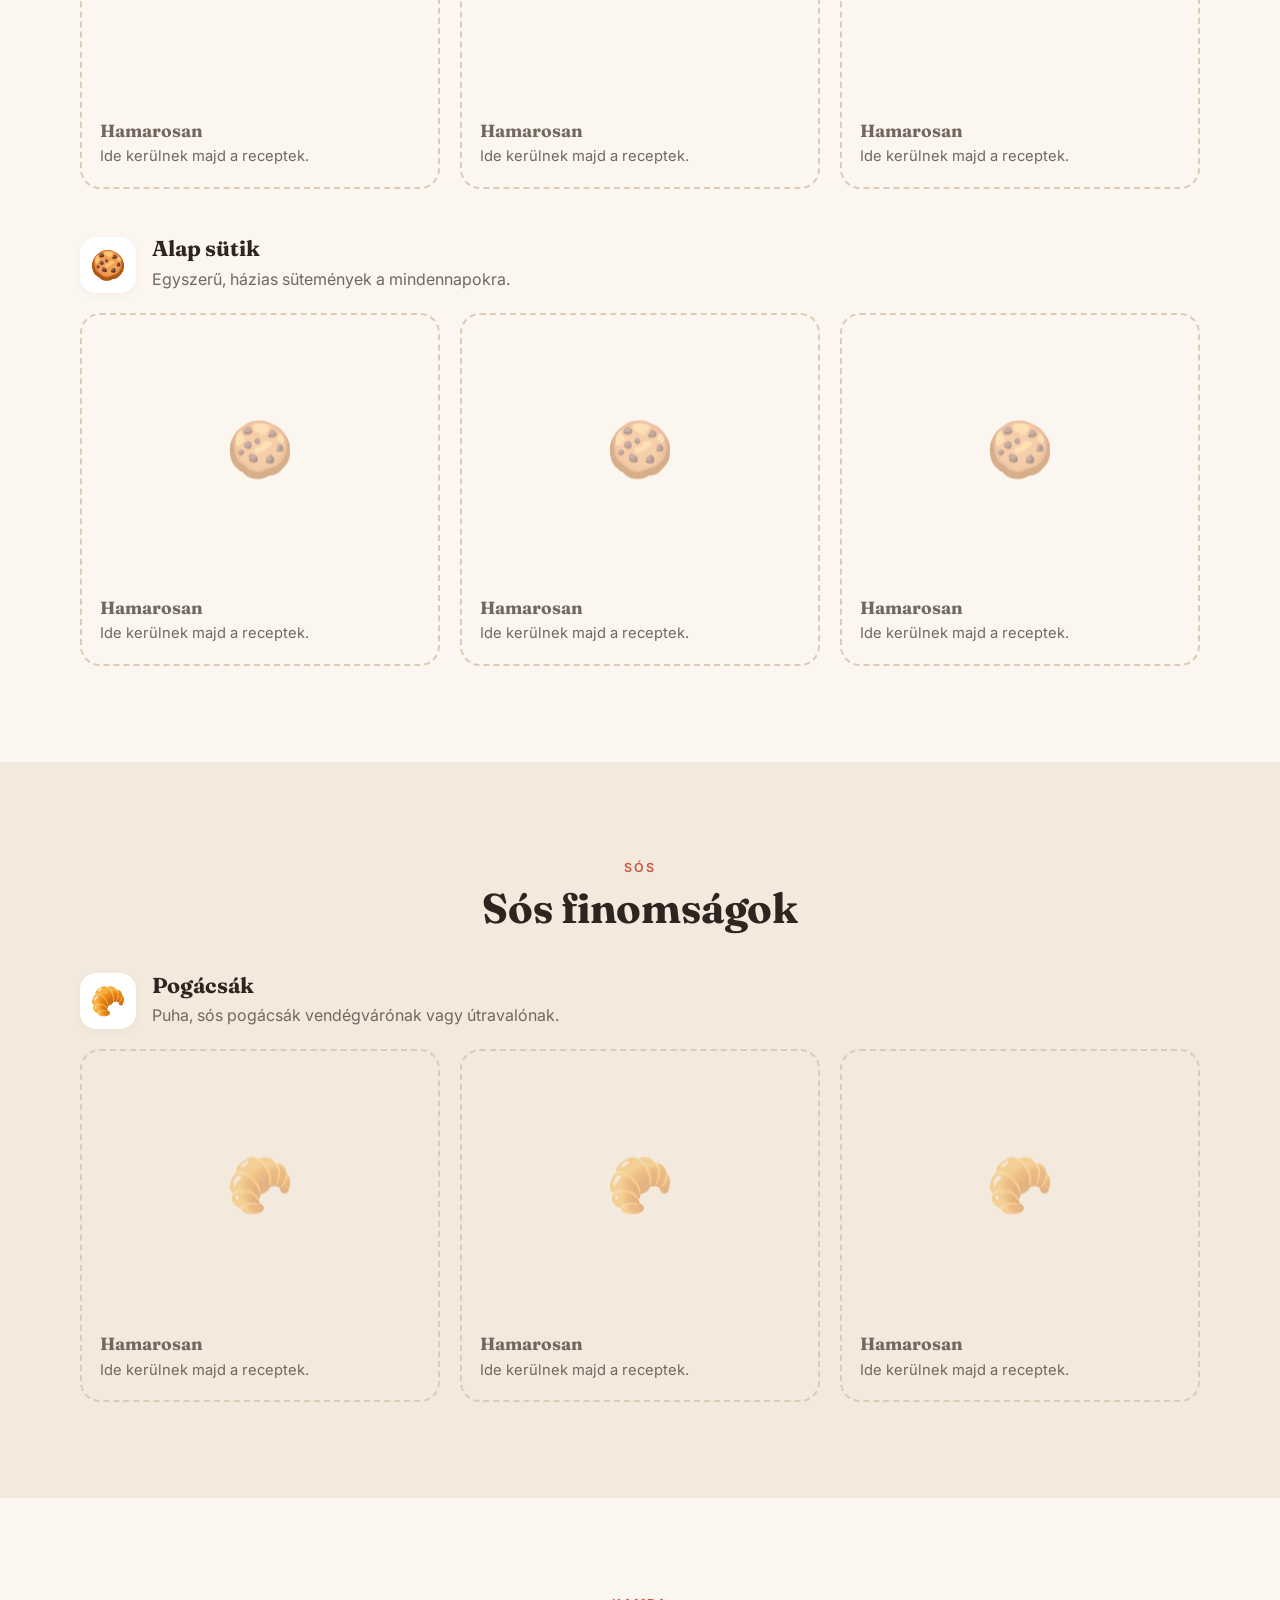
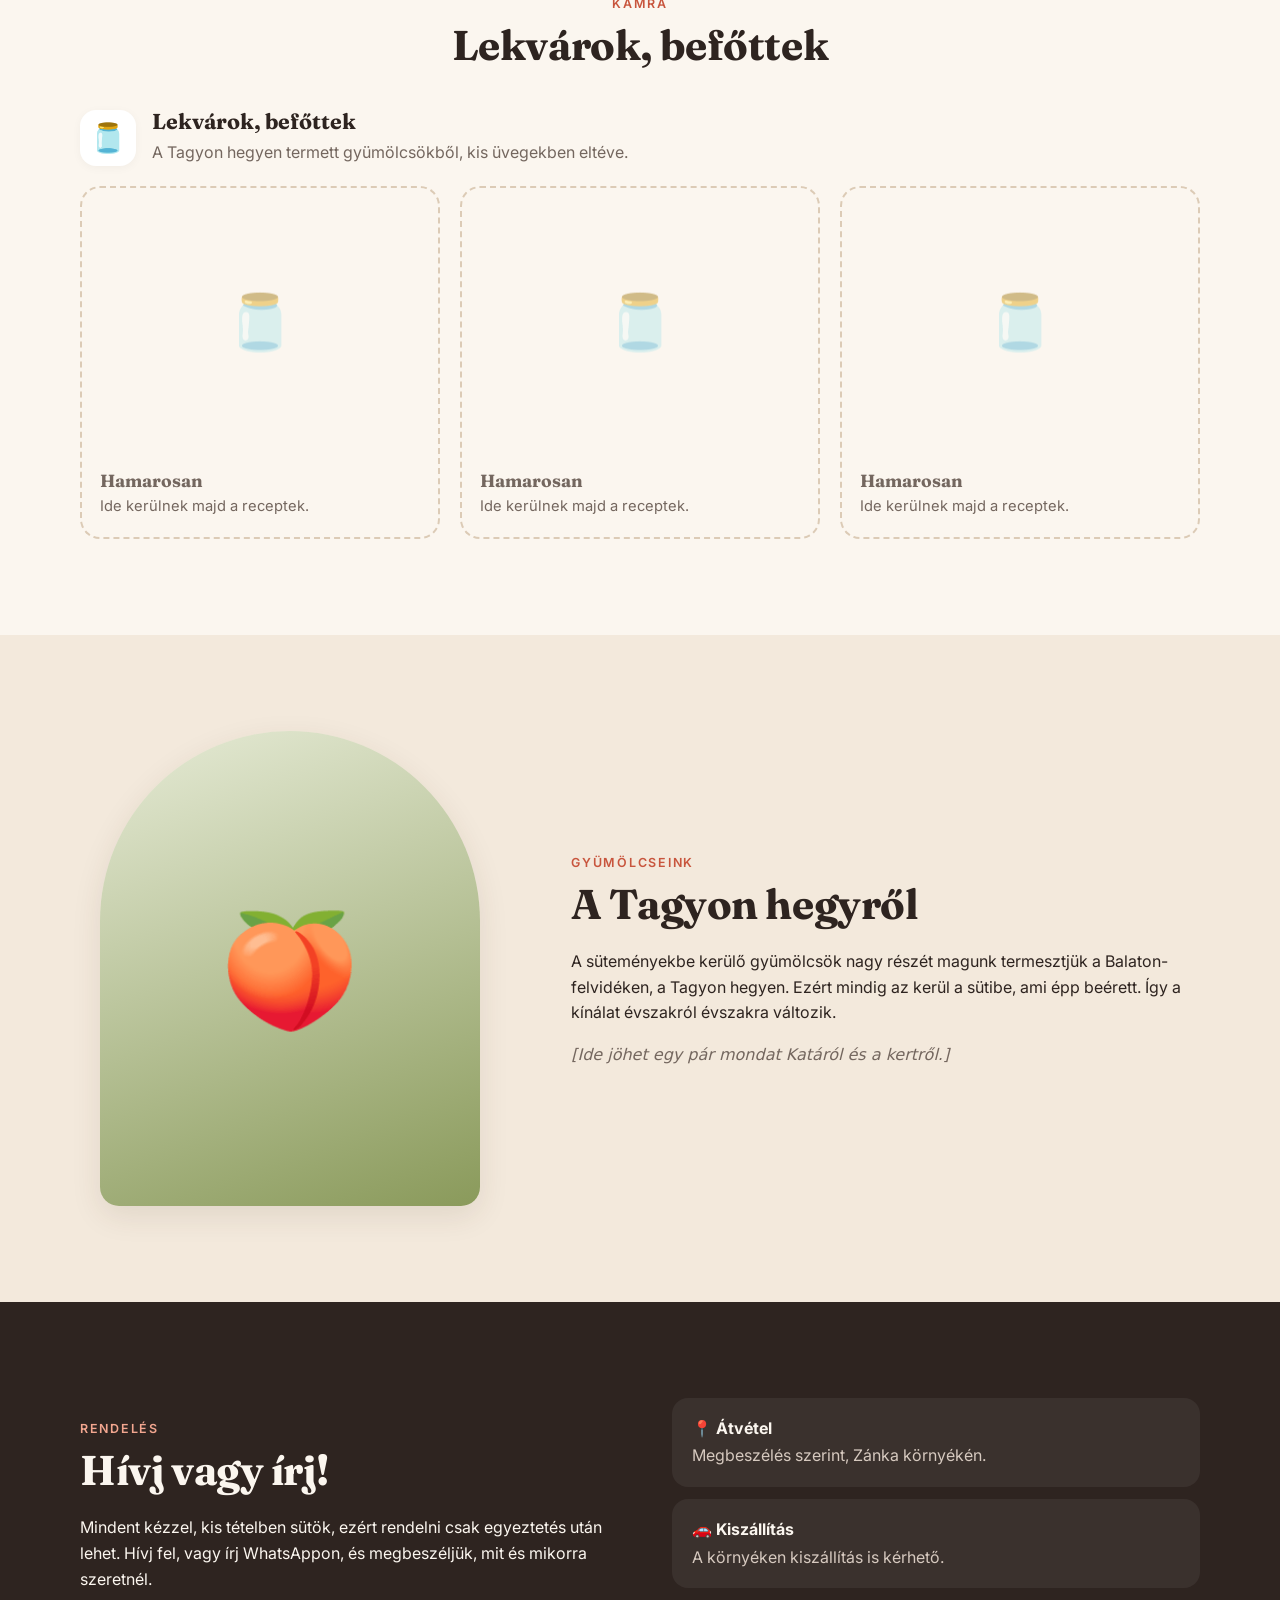
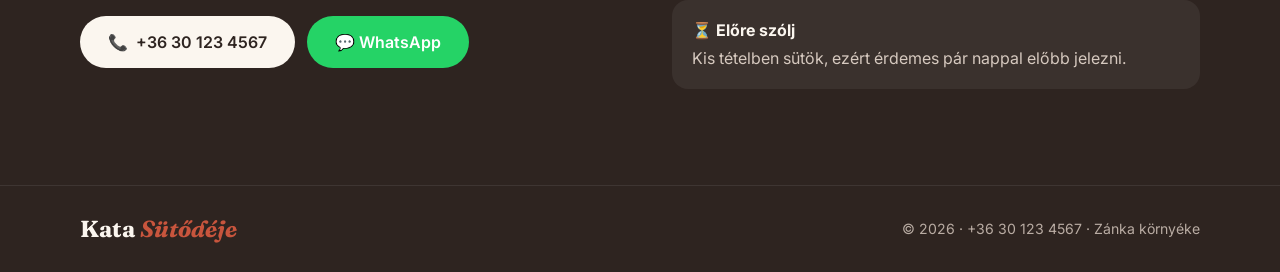
==== commit 094c3b0a: "Lekvárok, befőttek kategória; Tagyon hegy névjavítás" ====
--- a/index.html
+++ b/index.html
@@ -4,7 +4,7 @@
   <meta charset="UTF-8">
   <meta name="viewport" content="width=device-width, initial-scale=1">
   <title>Kata Sütődéje – kézműves mindenmentes sütemények</title>
-  <meta name="description" content="Kézműves, mindenmentes édes és sós sütemények kis tételben, Tagyoni-hegyi gyümölcsökből. Rendelés telefonon vagy WhatsAppon, átvétel Zánka környékén.">
+  <meta name="description" content="Kézműves, mindenmentes édes és sós sütemények, lekvárok és befőttek kis tételben, Tagyon hegyi gyümölcsökből. Rendelés telefonon vagy WhatsAppon, átvétel Zánka környékén.">
   <link rel="preconnect" href="https://fonts.googleapis.com">
   <link rel="preconnect" href="https://fonts.gstatic.com" crossorigin>
   <link href="https://fonts.googleapis.com/css2?family=Fraunces:opsz,wght@9..144,500;9..144,700&family=Inter:wght@400;500;600&display=swap" rel="stylesheet">
@@ -19,6 +19,7 @@
     <nav class="nav" id="nav">
       <a href="#edes">Édes</a>
       <a href="#sos">Sós</a>
+      <a href="#kamra">Lekvárok</a>
       <a href="#gyumolcs">Gyümölcseink</a>
       <a href="#rendeles" class="nav__cta">Rendelés</a>
     </nav>
@@ -33,7 +34,7 @@
       <div class="hero__text">
         <p class="eyebrow">Kézzel, kis tételben · Balaton-felvidék</p>
         <h1>Mindenmentes sütemények, <em>saját gyümölcsből</em>.</h1>
-        <p class="hero__lead">Édes és sós finomságok, kézzel, kis tételben. A gyümölcsöket magunk termesztjük a Tagyoni-hegyen.</p>
+        <p class="hero__lead">Édes és sós finomságok, lekvárok és befőttek – kézzel, kis tételben. A gyümölcsöket magunk termesztjük a Tagyon hegyen.</p>
         <div class="hero__cta">
           <a href="#rendeles" class="btn btn--primary">Rendelés telefonon</a>
           <a href="#edes" class="btn btn--ghost">Mit sütök?</a>
@@ -70,17 +71,28 @@
     </div>
   </section>
 
+  <!-- ============ LEKVÁROK, BEFŐTTEK ============ -->
+  <section class="section" id="kamra">
+    <div class="container">
+      <div class="section__head">
+        <p class="eyebrow">Kamra</p>
+        <h2>Lekvárok, befőttek</h2>
+      </div>
+      <div id="kat-kamra"></div>
+    </div>
+  </section>
+
   <!-- ============ GYÜMÖLCS ============ -->
-  <section class="section" id="gyumolcs">
+  <section class="section section--alt" id="gyumolcs">
     <div class="container story">
       <div class="story__photo" aria-hidden="true">
-        <!-- Ide jöhet fotó: <img src="img/tagyon.jpg" alt="A Tagyoni-hegy"> -->
+        <!-- Ide jöhet fotó: <img src="img/tagyon.jpg" alt="A Tagyon hegy"> -->
         <span>🍑</span>
       </div>
       <div>
         <p class="eyebrow">Gyümölcseink</p>
-        <h2>A Tagyoni-hegyről</h2>
-        <p>A süteményekbe kerülő gyümölcsök nagy részét magunk termesztjük a Balaton-felvidéken, a Tagyoni-hegyen. Ezért mindig az kerül a sütibe, ami épp beérett. Így a kínálat évszakról évszakra változik.</p>
+        <h2>A Tagyon hegyről</h2>
+        <p>A süteményekbe kerülő gyümölcsök nagy részét magunk termesztjük a Balaton-felvidéken, a Tagyon hegyen. Ezért mindig az kerül a sütibe, ami épp beérett. Így a kínálat évszakról évszakra változik.</p>
         <p class="muted">[Ide jöhet egy pár mondat Katáról és a kertről.]</p>
       </div>
     </div>
--- a/styles.css
+++ b/styles.css
@@ -138,3 +138,10 @@
   *, *::before, *::after { animation: none !important; transition: none !important; }
   html { scroll-behavior: auto; }
 }
+@media (max-width: 600px) {
+  .recipes { grid-template-columns: 1fr 1fr; gap: 12px; }
+  .recipe--soon .recipe__img { aspect-ratio: 2/1; font-size: 2.2rem; }
+  .recipe--soon .recipe__body { padding: 10px 12px 12px; }
+  .recipe--soon .recipe__body p { display: none; }
+  .recipe--soon:nth-child(3) { display: none; }
+}
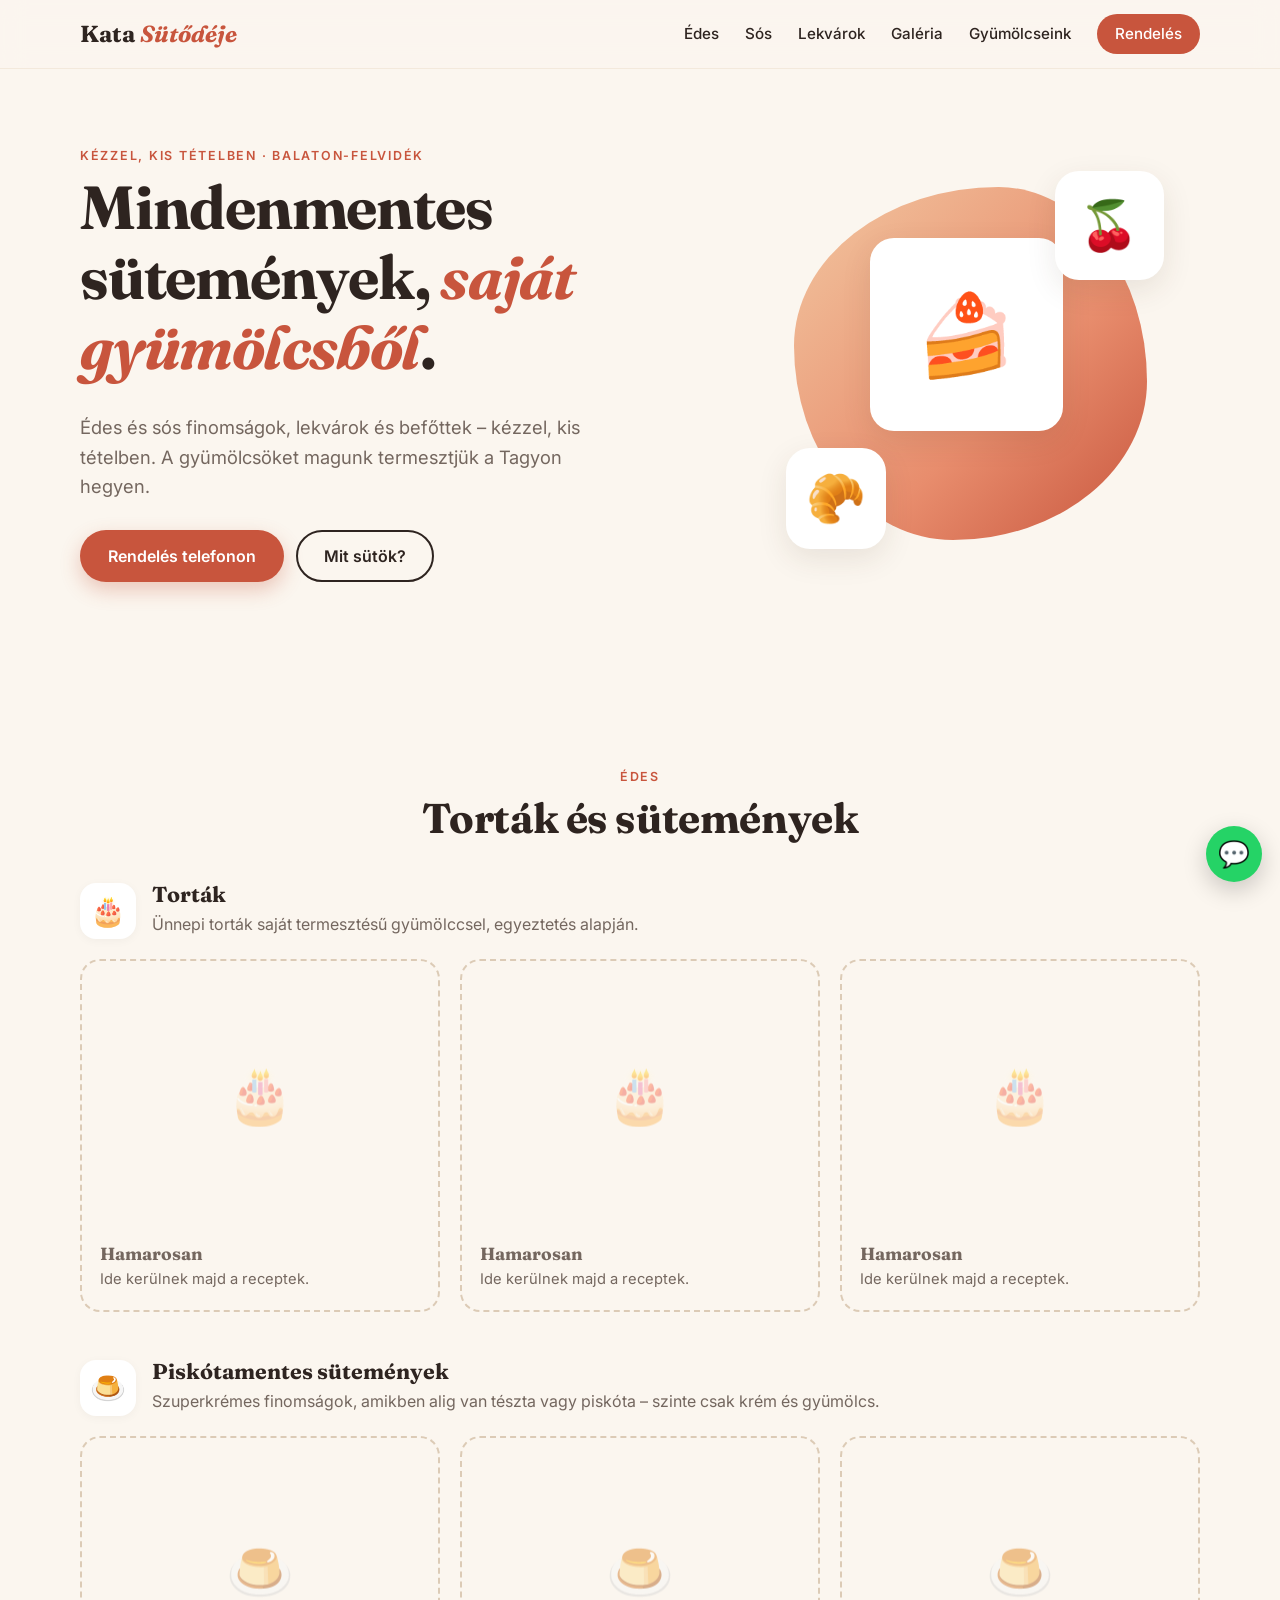
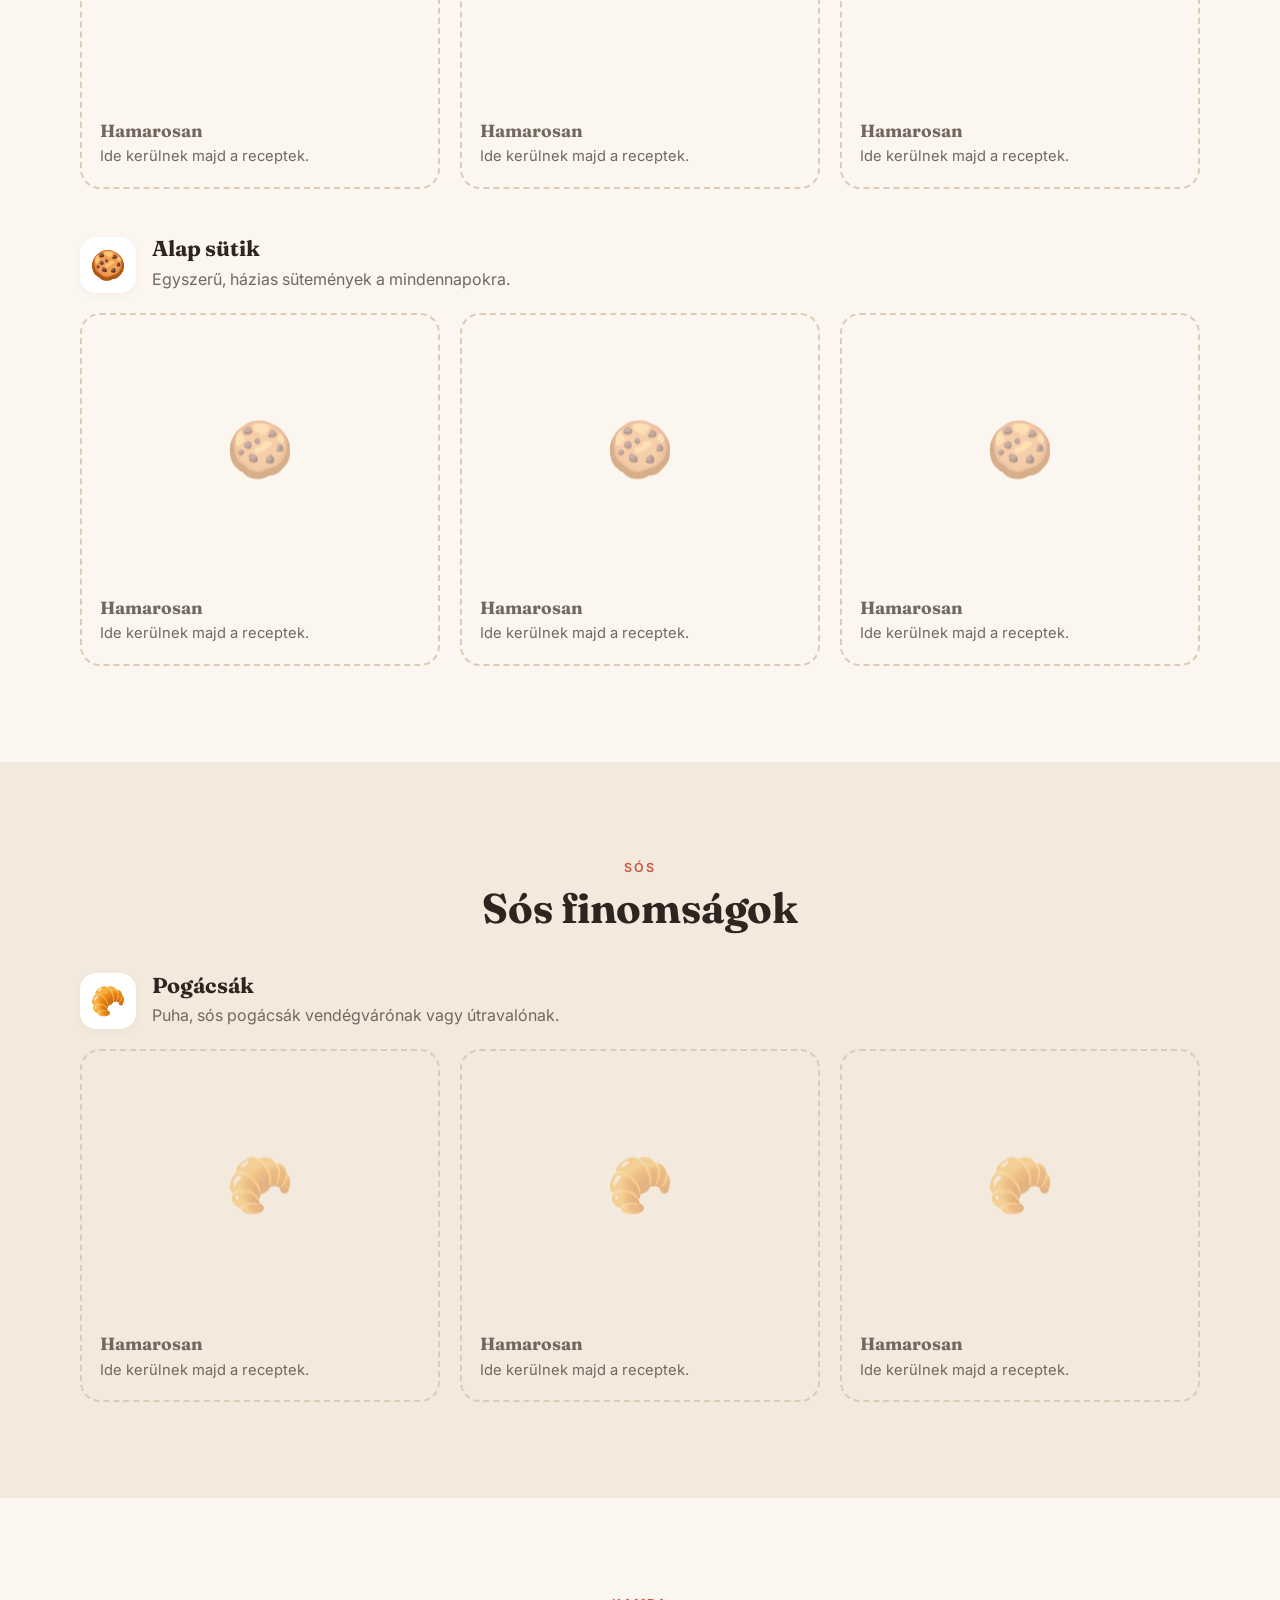
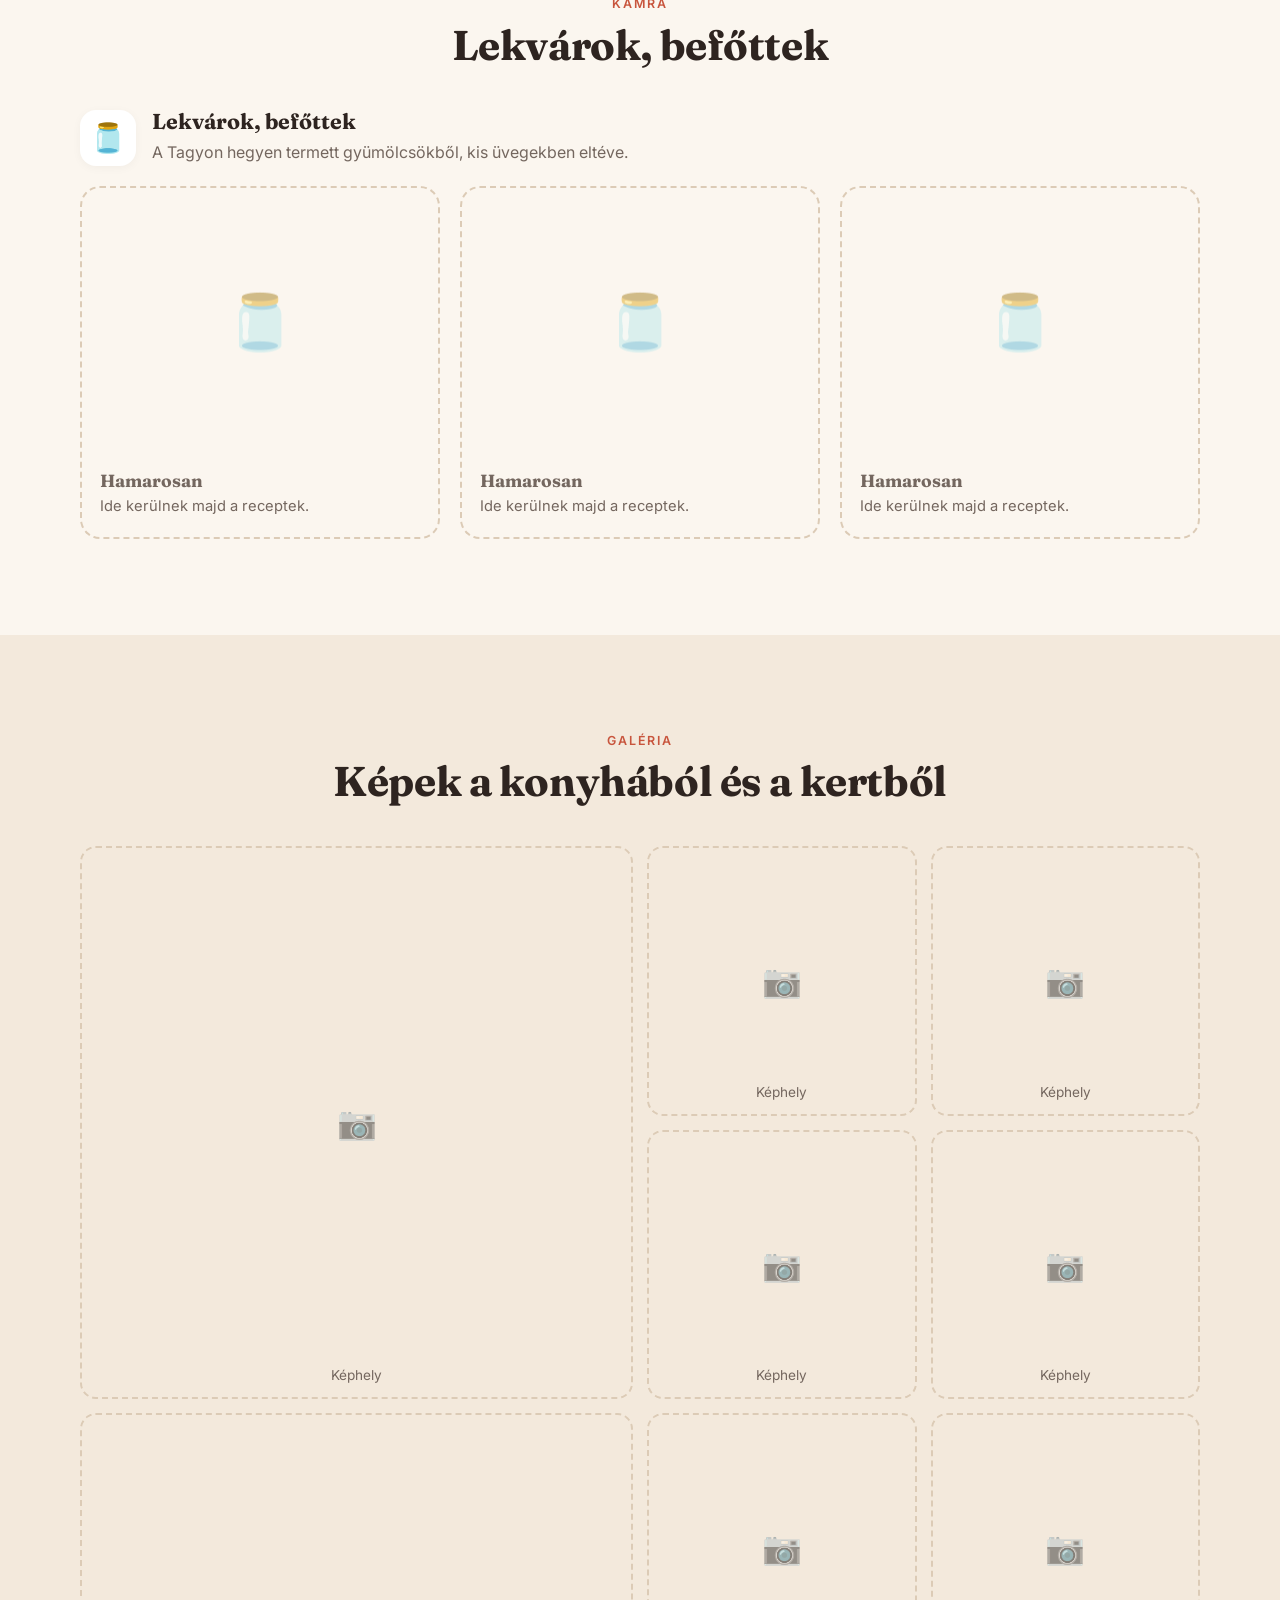
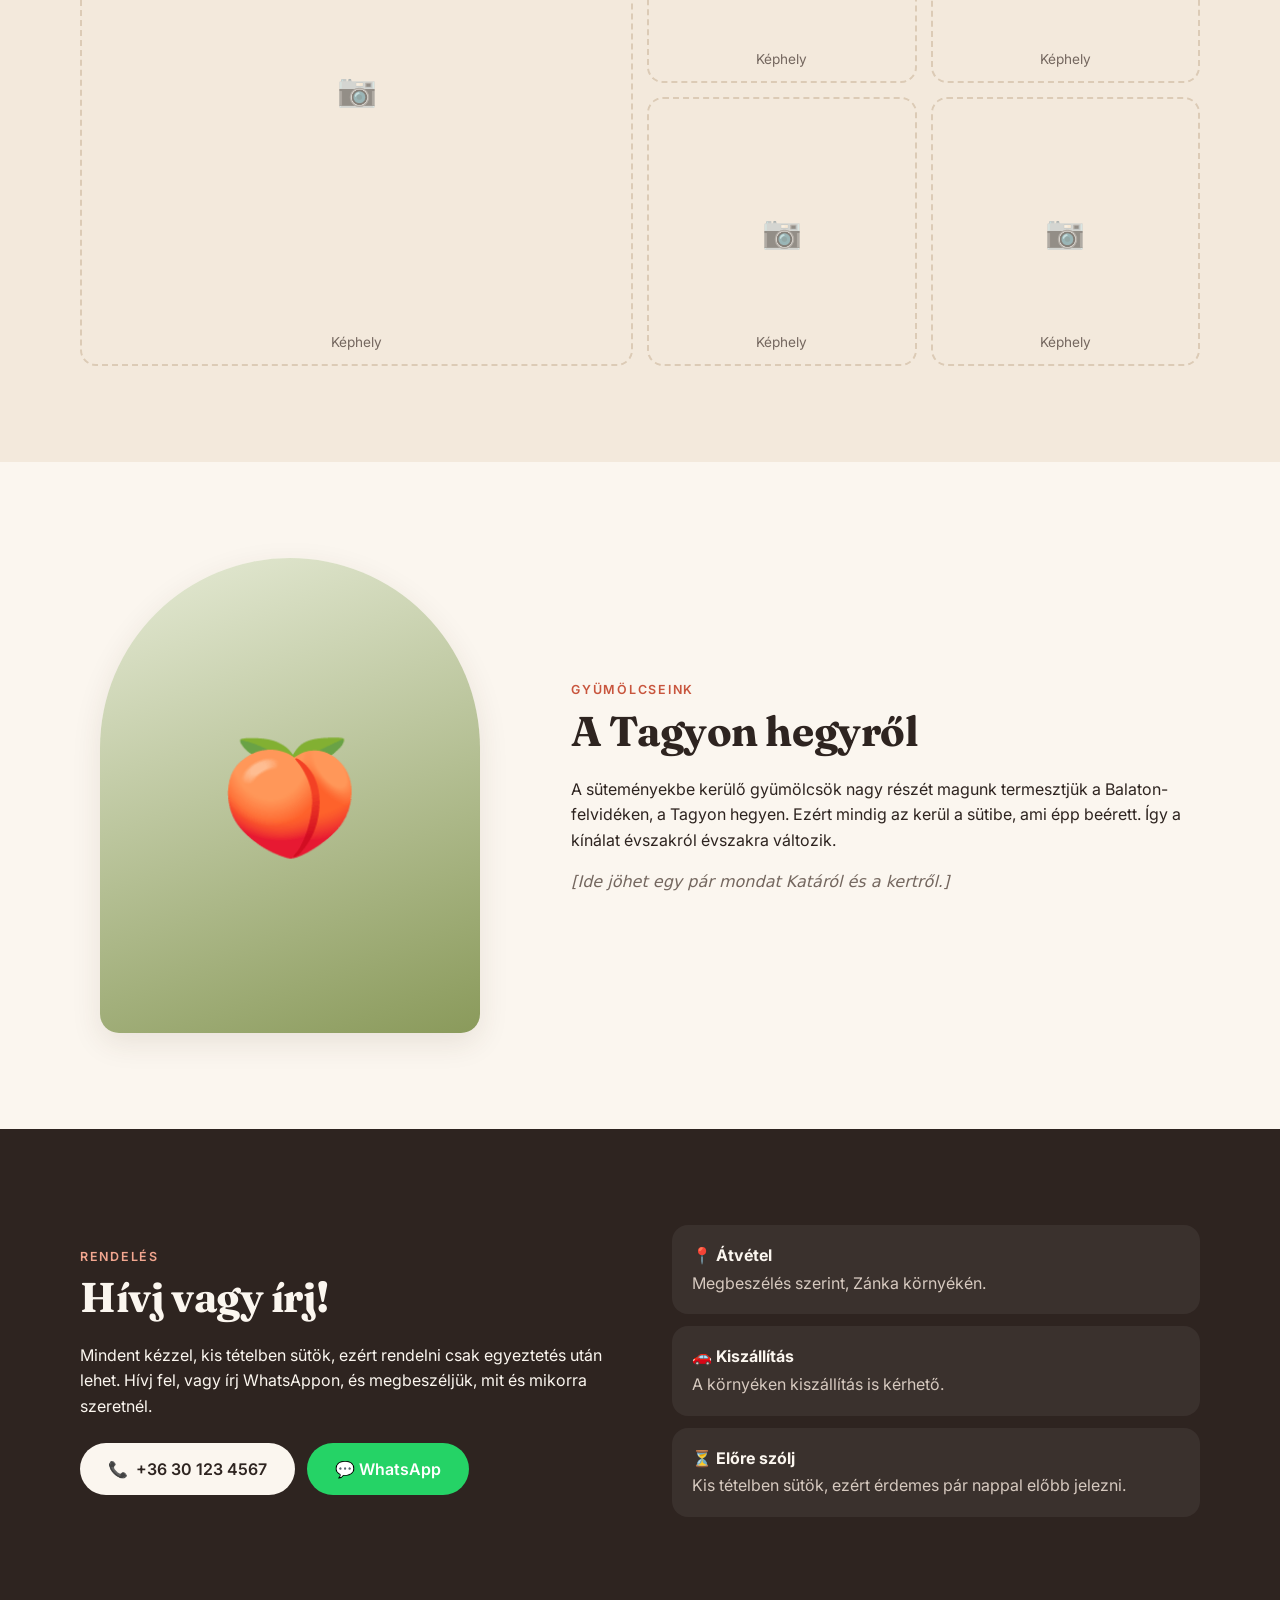
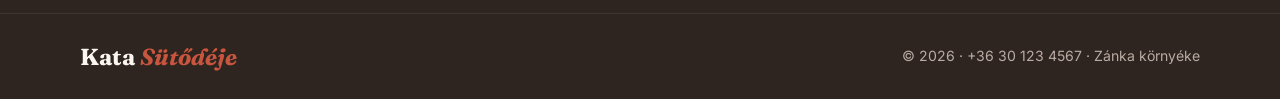
==== commit 50099c9d: "Galéria képhelyekkel" ====
--- a/index.html
+++ b/index.html
@@ -20,6 +20,7 @@
       <a href="#edes">Édes</a>
       <a href="#sos">Sós</a>
       <a href="#kamra">Lekvárok</a>
+      <a href="#galeria">Galéria</a>
       <a href="#gyumolcs">Gyümölcseink</a>
       <a href="#rendeles" class="nav__cta">Rendelés</a>
     </nav>
@@ -82,8 +83,19 @@
     </div>
   </section>
 
+  <!-- ============ GALÉRIA ============ -->
+  <section class="section section--alt" id="galeria">
+    <div class="container">
+      <div class="section__head">
+        <p class="eyebrow">Galéria</p>
+        <h2>Képek a konyhából és a kertből</h2>
+      </div>
+      <div class="gallery" id="galeria-racs"></div>
+    </div>
+  </section>
+
   <!-- ============ GYÜMÖLCS ============ -->
-  <section class="section section--alt" id="gyumolcs">
+  <section class="section" id="gyumolcs">
     <div class="container story">
       <div class="story__photo" aria-hidden="true">
         <!-- Ide jöhet fotó: <img src="img/tagyon.jpg" alt="A Tagyon hegy"> -->
@@ -126,6 +138,8 @@
   </div>
 </footer>
 
+<div class="lightbox" id="lightbox" hidden><img src="" alt=""><p></p></div>
+
 <a class="wa-float" data-wa href="#" target="_blank" rel="noopener" aria-label="Írj WhatsAppon">💬</a>
 
 <script src="kinalat.js"></script>
--- a/styles.css
+++ b/styles.css
@@ -145,3 +145,22 @@
   .recipe--soon .recipe__body p { display: none; }
   .recipe--soon:nth-child(3) { display: none; }
 }
+
+/* ============ GALÉRIA ============ */
+.gallery { display: grid; grid-template-columns: repeat(4, 1fr); gap: 14px; grid-auto-flow: dense; }
+.gallery__item { margin: 0; position: relative; aspect-ratio: 1; border-radius: 16px; overflow: hidden; background: var(--white); cursor: zoom-in; }
+.gallery__item:nth-child(1), .gallery__item:nth-child(6) { grid-column: span 2; grid-row: span 2; }
+.gallery__item img { width: 100%; height: 100%; object-fit: cover; transition: transform .4s; }
+.gallery__item:hover img { transform: scale(1.05); }
+.gallery__item figcaption { position: absolute; left: 0; right: 0; bottom: 0; padding: 10px 12px; font-size: .85rem; color: #fff; background: linear-gradient(transparent, rgba(0,0,0,.55)); }
+.gallery__item--empty { cursor: default; border: 2px dashed #dccbb6; background: transparent; display: grid; place-items: center; }
+.gallery__item--empty span { font-size: 2rem; opacity: .45; }
+.gallery__item--empty figcaption { background: none; color: var(--muted); text-align: center; }
+.lightbox { position: fixed; inset: 0; z-index: 100; background: rgba(20, 14, 10, .92); display: flex; flex-direction: column; align-items: center; justify-content: center; gap: 12px; padding: 24px; cursor: zoom-out; }
+.lightbox[hidden] { display: none; }
+.lightbox img { max-width: 100%; max-height: 82vh; border-radius: 12px; }
+.lightbox p { color: var(--cream); margin: 0; }
+@media (max-width: 700px) {
+  .gallery { grid-template-columns: repeat(2, 1fr); gap: 10px; }
+  .gallery__item:nth-child(1), .gallery__item:nth-child(6) { grid-column: auto; grid-row: auto; }
+}
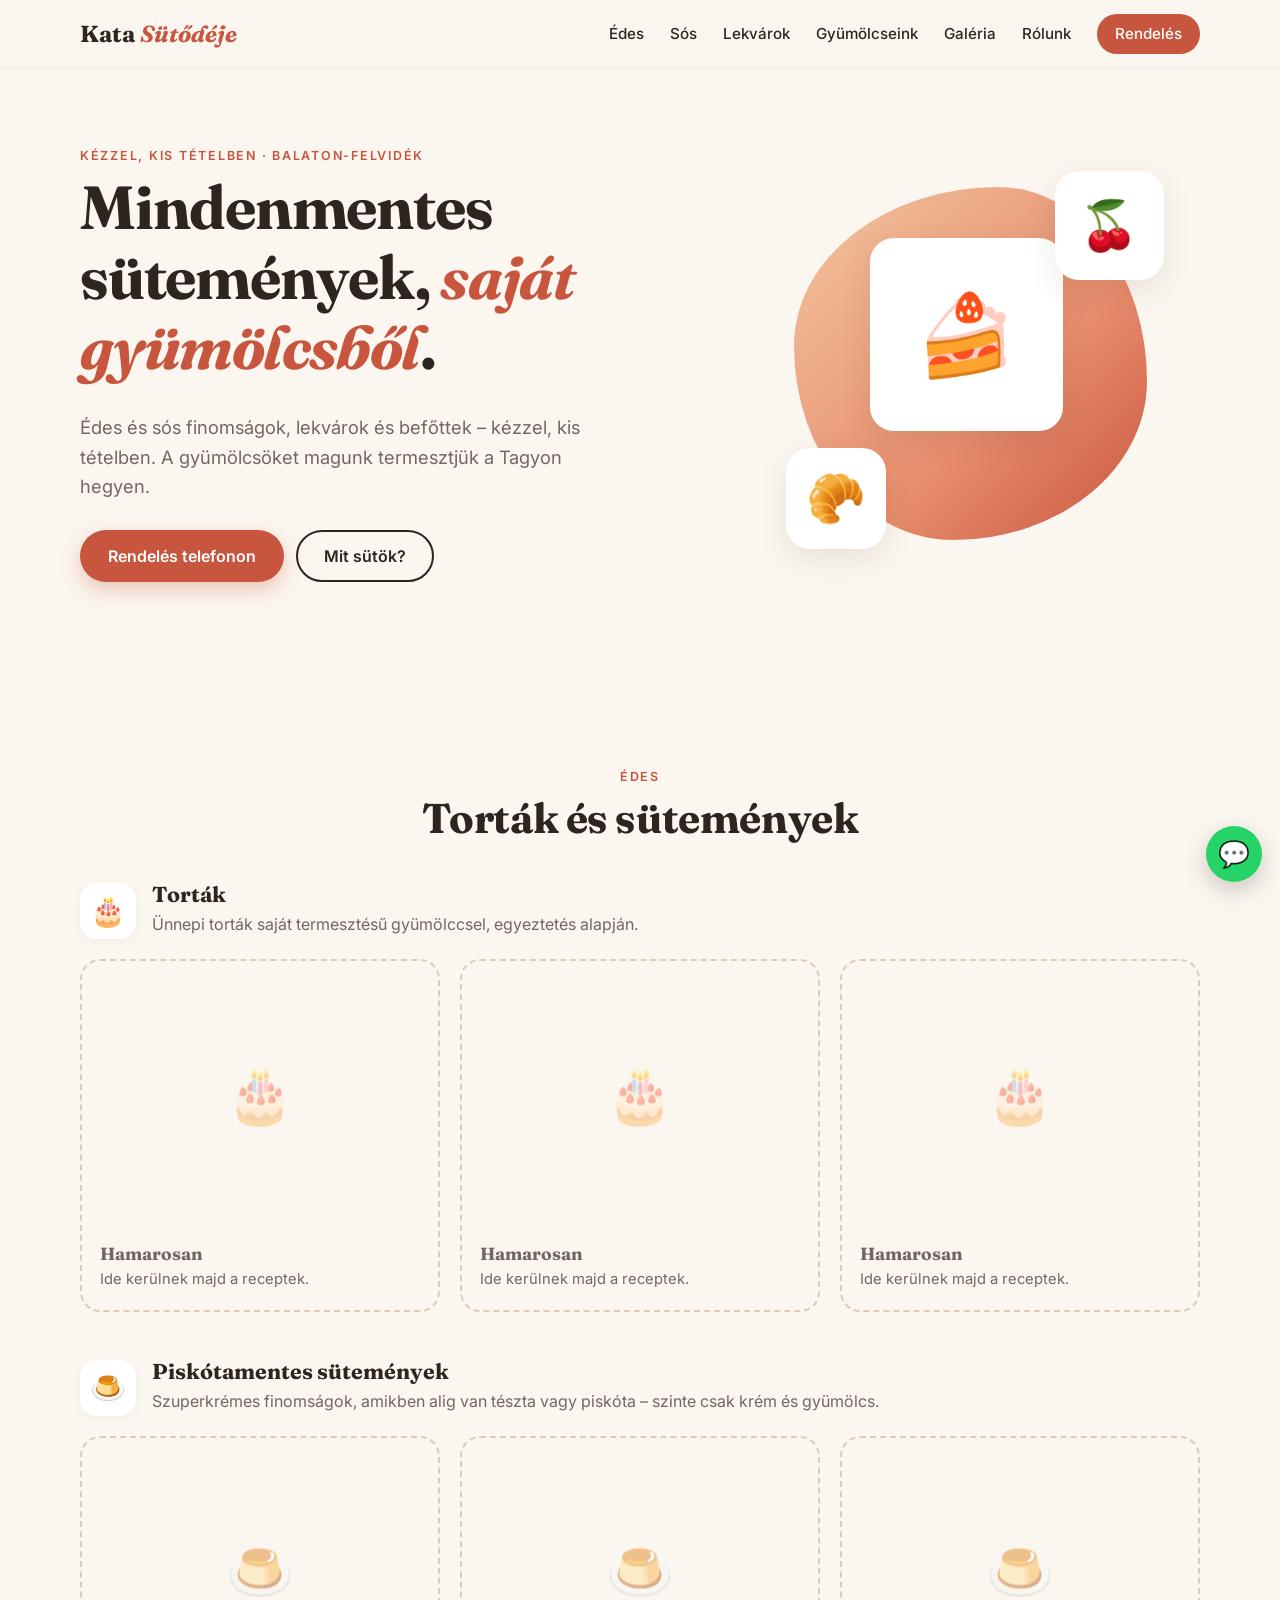
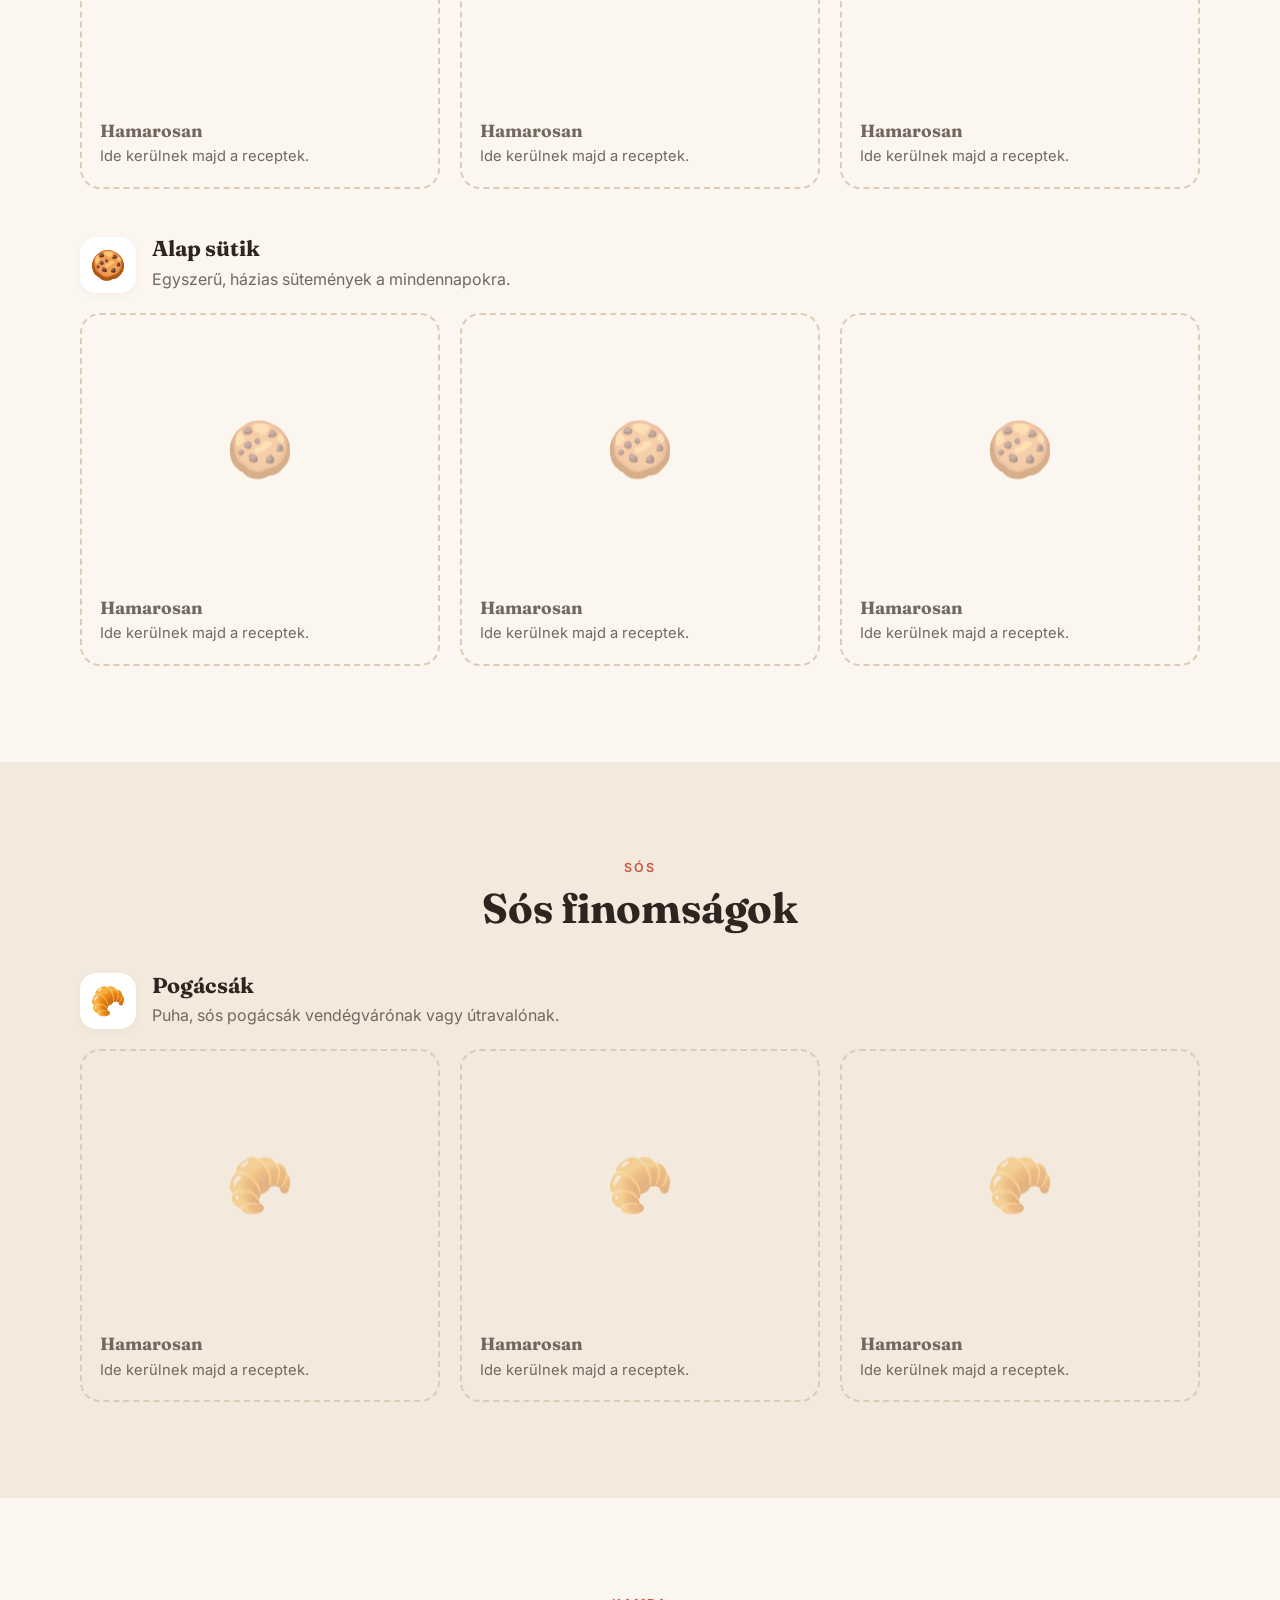
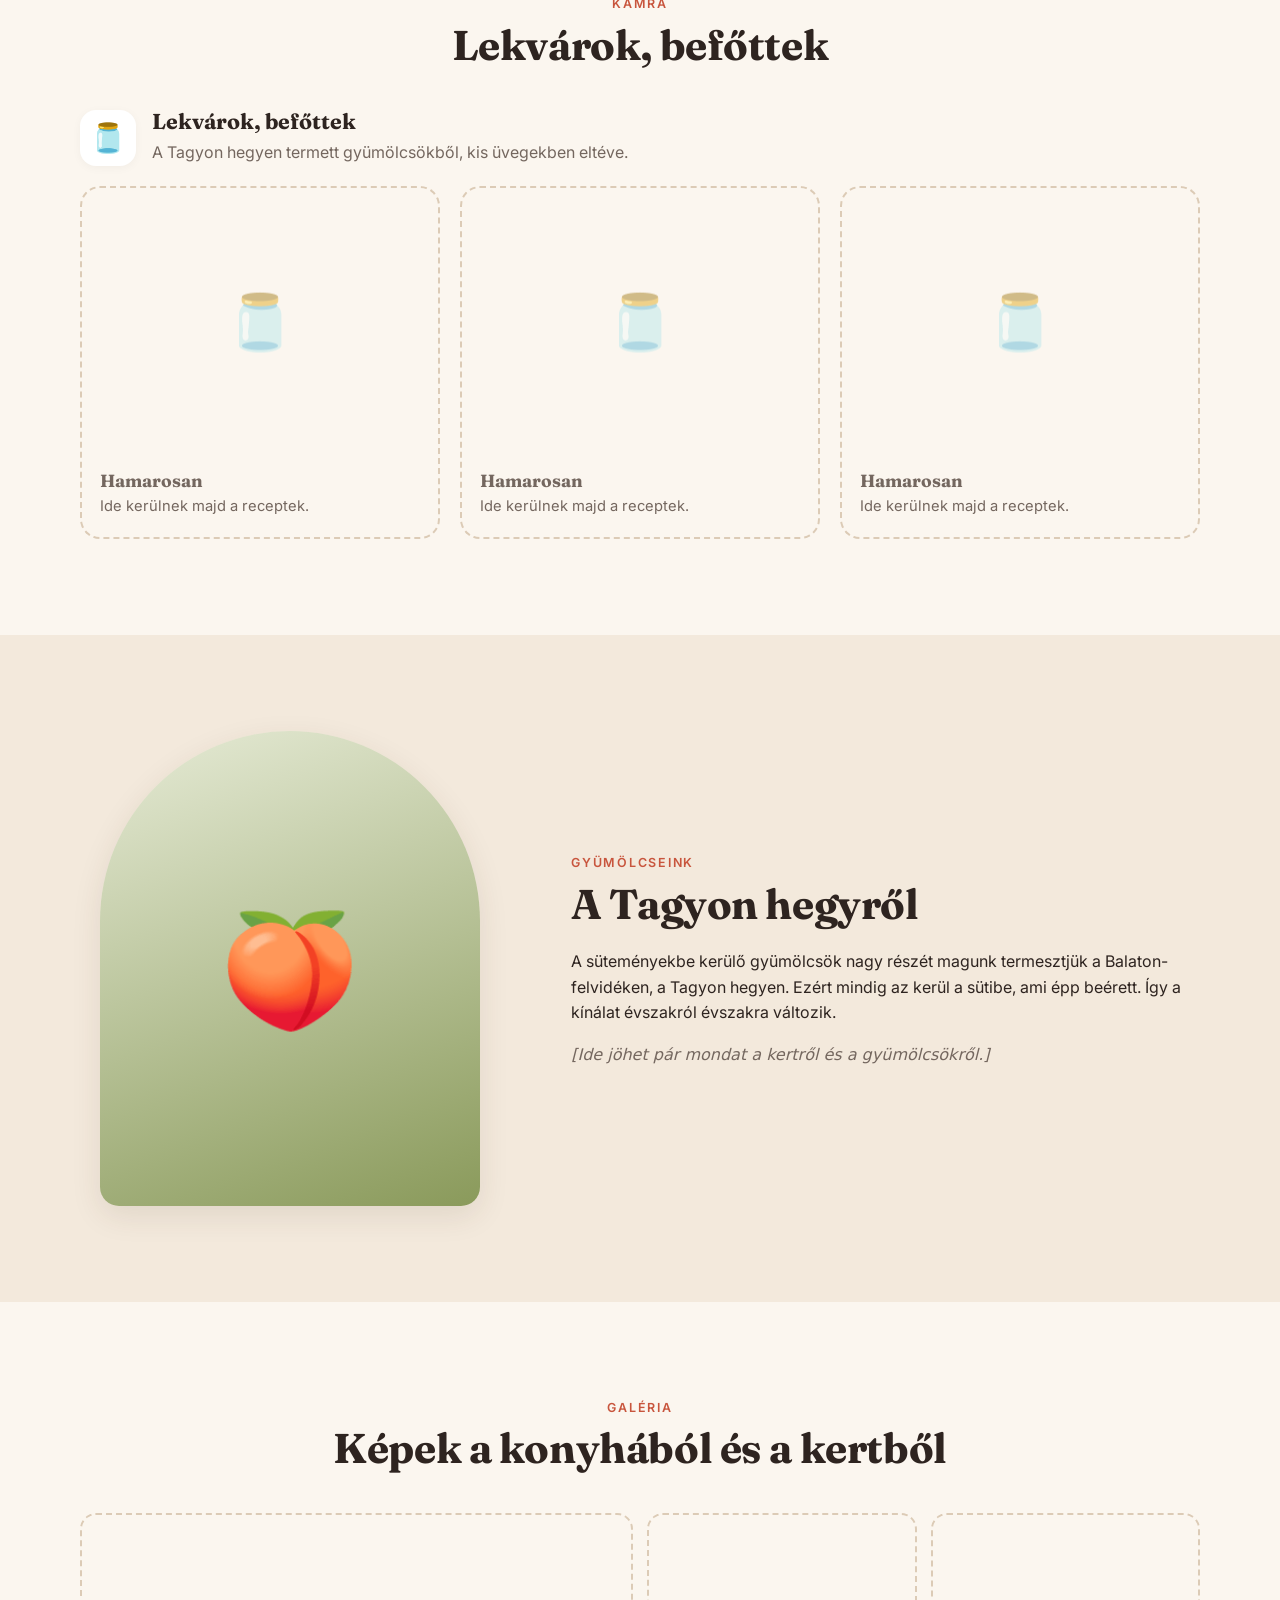
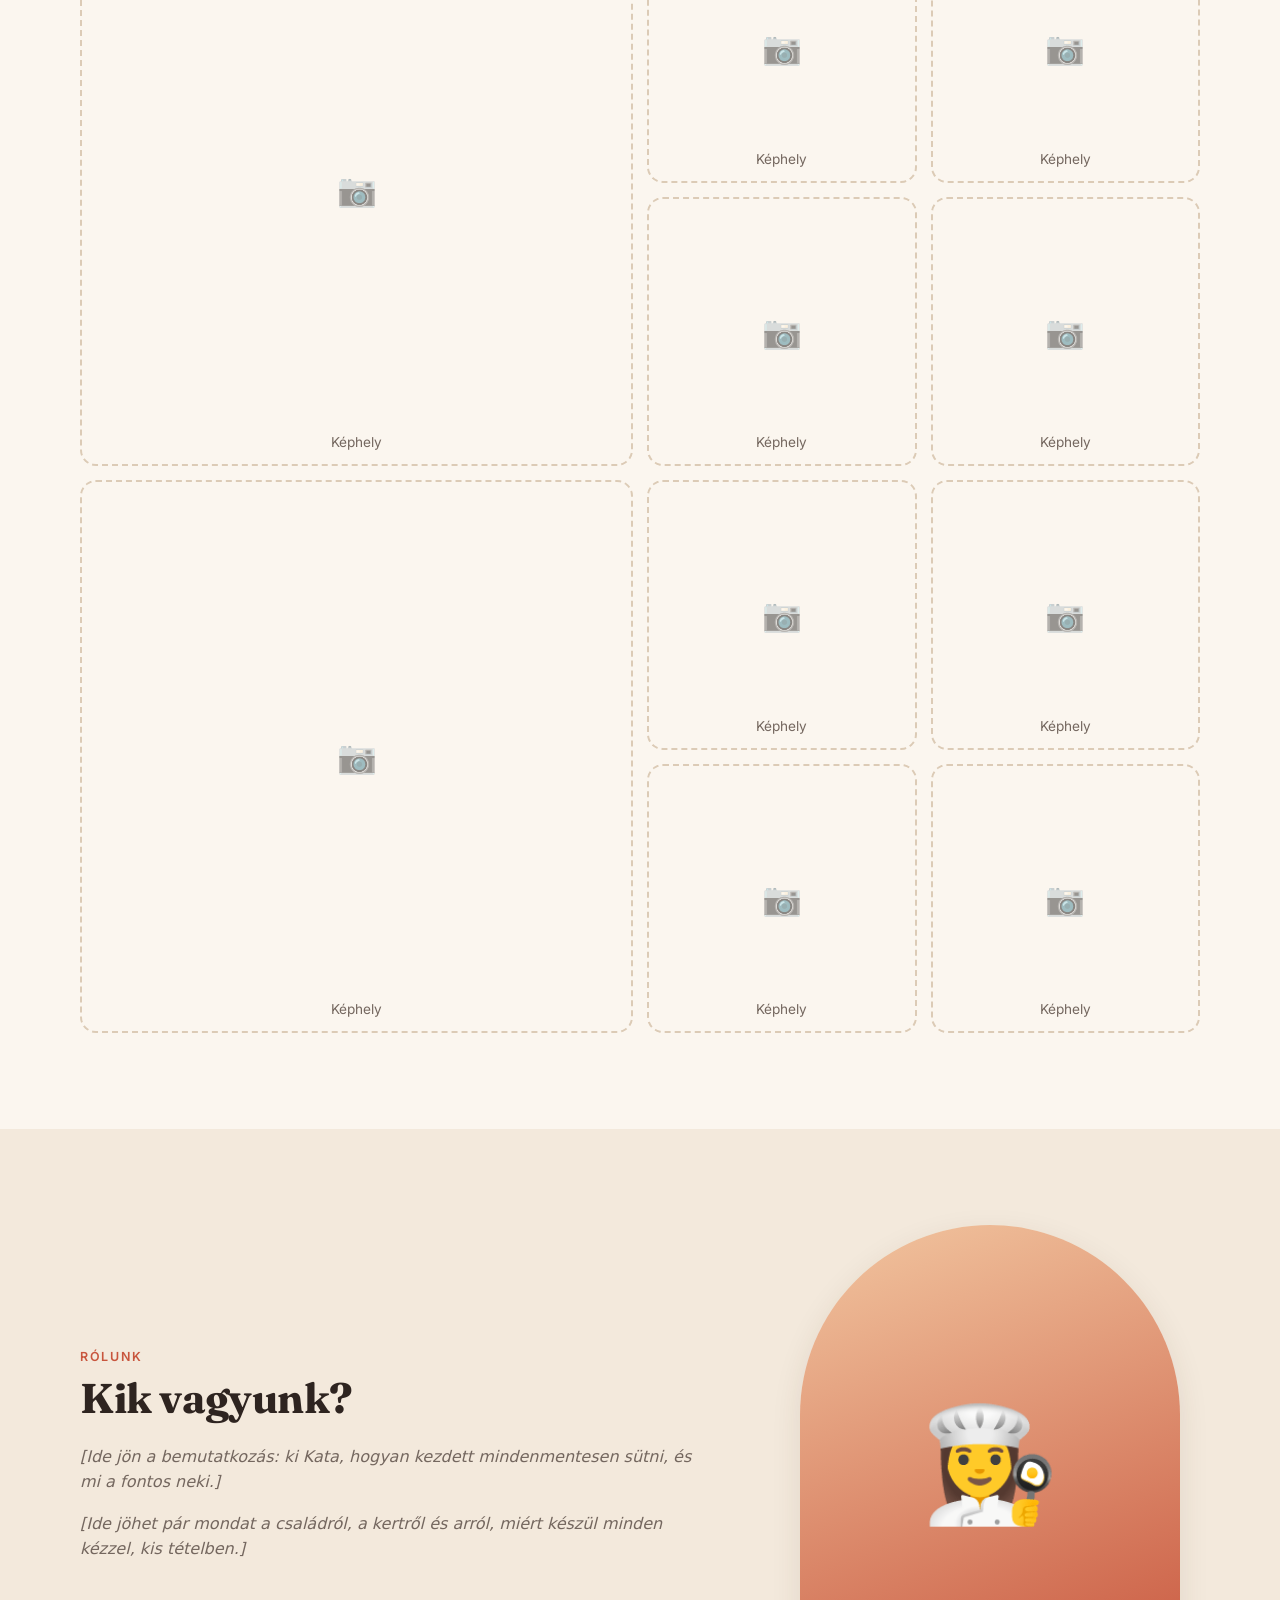
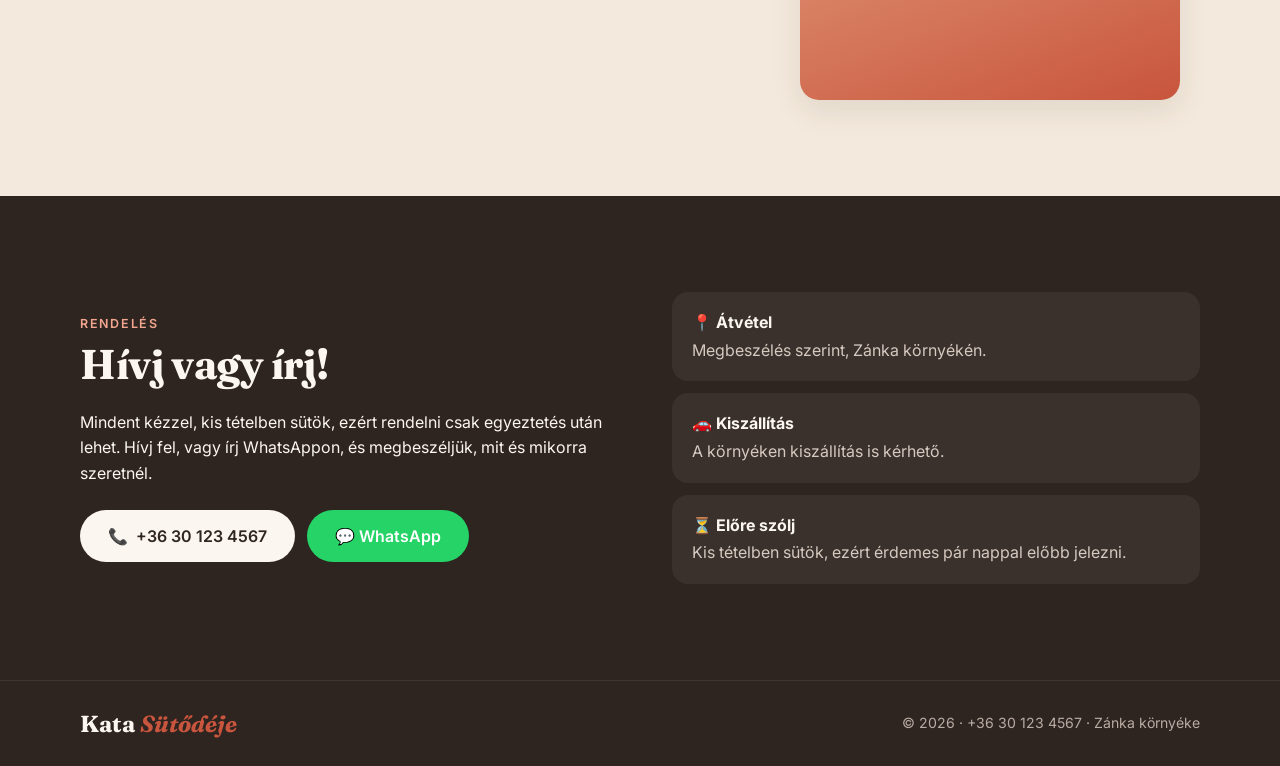
==== commit 28d0c468: "Galéria a Gyümölcseink után, új Rólunk menüpont" ====
--- a/index.html
+++ b/index.html
@@ -20,8 +20,9 @@
       <a href="#edes">Édes</a>
       <a href="#sos">Sós</a>
       <a href="#kamra">Lekvárok</a>
+      <a href="#gyumolcs">Gyümölcseink</a>
       <a href="#galeria">Galéria</a>
-      <a href="#gyumolcs">Gyümölcseink</a>
+      <a href="#rolunk">Rólunk</a>
       <a href="#rendeles" class="nav__cta">Rendelés</a>
     </nav>
     <button class="menu-btn" id="menuBtn" aria-label="Menü"><span></span><span></span><span></span></button>
@@ -83,8 +84,24 @@
     </div>
   </section>
 
+  <!-- ============ GYÜMÖLCS ============ -->
+  <section class="section section--alt" id="gyumolcs">
+    <div class="container story">
+      <div class="story__photo" aria-hidden="true">
+        <!-- Ide jöhet fotó: <img src="img/tagyon.jpg" alt="A Tagyon hegy"> -->
+        <span>🍑</span>
+      </div>
+      <div>
+        <p class="eyebrow">Gyümölcseink</p>
+        <h2>A Tagyon hegyről</h2>
+        <p>A süteményekbe kerülő gyümölcsök nagy részét magunk termesztjük a Balaton-felvidéken, a Tagyon hegyen. Ezért mindig az kerül a sütibe, ami épp beérett. Így a kínálat évszakról évszakra változik.</p>
+        <p class="muted">[Ide jöhet pár mondat a kertről és a gyümölcsökről.]</p>
+      </div>
+    </div>
+  </section>
+
   <!-- ============ GALÉRIA ============ -->
-  <section class="section section--alt" id="galeria">
+  <section class="section" id="galeria">
     <div class="container">
       <div class="section__head">
         <p class="eyebrow">Galéria</p>
@@ -94,18 +111,18 @@
     </div>
   </section>
 
-  <!-- ============ GYÜMÖLCS ============ -->
-  <section class="section" id="gyumolcs">
-    <div class="container story">
-      <div class="story__photo" aria-hidden="true">
-        <!-- Ide jöhet fotó: <img src="img/tagyon.jpg" alt="A Tagyon hegy"> -->
-        <span>🍑</span>
+  <!-- ============ RÓLUNK ============ -->
+  <section class="section section--alt" id="rolunk">
+    <div class="container story story--rev">
+      <div class="story__photo story__photo--warm" aria-hidden="true">
+        <!-- Ide jöhet fotó: <img src="img/rolunk.jpg" alt="Kata"> -->
+        <span>👩‍🍳</span>
       </div>
       <div>
-        <p class="eyebrow">Gyümölcseink</p>
-        <h2>A Tagyon hegyről</h2>
-        <p>A süteményekbe kerülő gyümölcsök nagy részét magunk termesztjük a Balaton-felvidéken, a Tagyon hegyen. Ezért mindig az kerül a sütibe, ami épp beérett. Így a kínálat évszakról évszakra változik.</p>
-        <p class="muted">[Ide jöhet egy pár mondat Katáról és a kertről.]</p>
+        <p class="eyebrow">Rólunk</p>
+        <h2>Kik vagyunk?</h2>
+        <p class="muted">[Ide jön a bemutatkozás: ki Kata, hogyan kezdett mindenmentesen sütni, és mi a fontos neki.]</p>
+        <p class="muted">[Ide jöhet pár mondat a családról, a kertről és arról, miért készül minden kézzel, kis tételben.]</p>
       </div>
     </div>
   </section>
--- a/styles.css
+++ b/styles.css
@@ -164,3 +164,12 @@
   .gallery { grid-template-columns: repeat(2, 1fr); gap: 10px; }
   .gallery__item:nth-child(1), .gallery__item:nth-child(6) { grid-column: auto; grid-row: auto; }
 }
+
+/* ============ RÓLUNK ============ */
+.story--rev { grid-template-columns: 1.2fr .8fr; }
+.story--rev .story__photo { order: 2; }
+.story__photo--warm { background: linear-gradient(160deg, #f2c6a0, var(--accent)); }
+@media (max-width: 860px) {
+  .story--rev { grid-template-columns: 1fr; }
+  .story--rev .story__photo { order: 0; }
+}
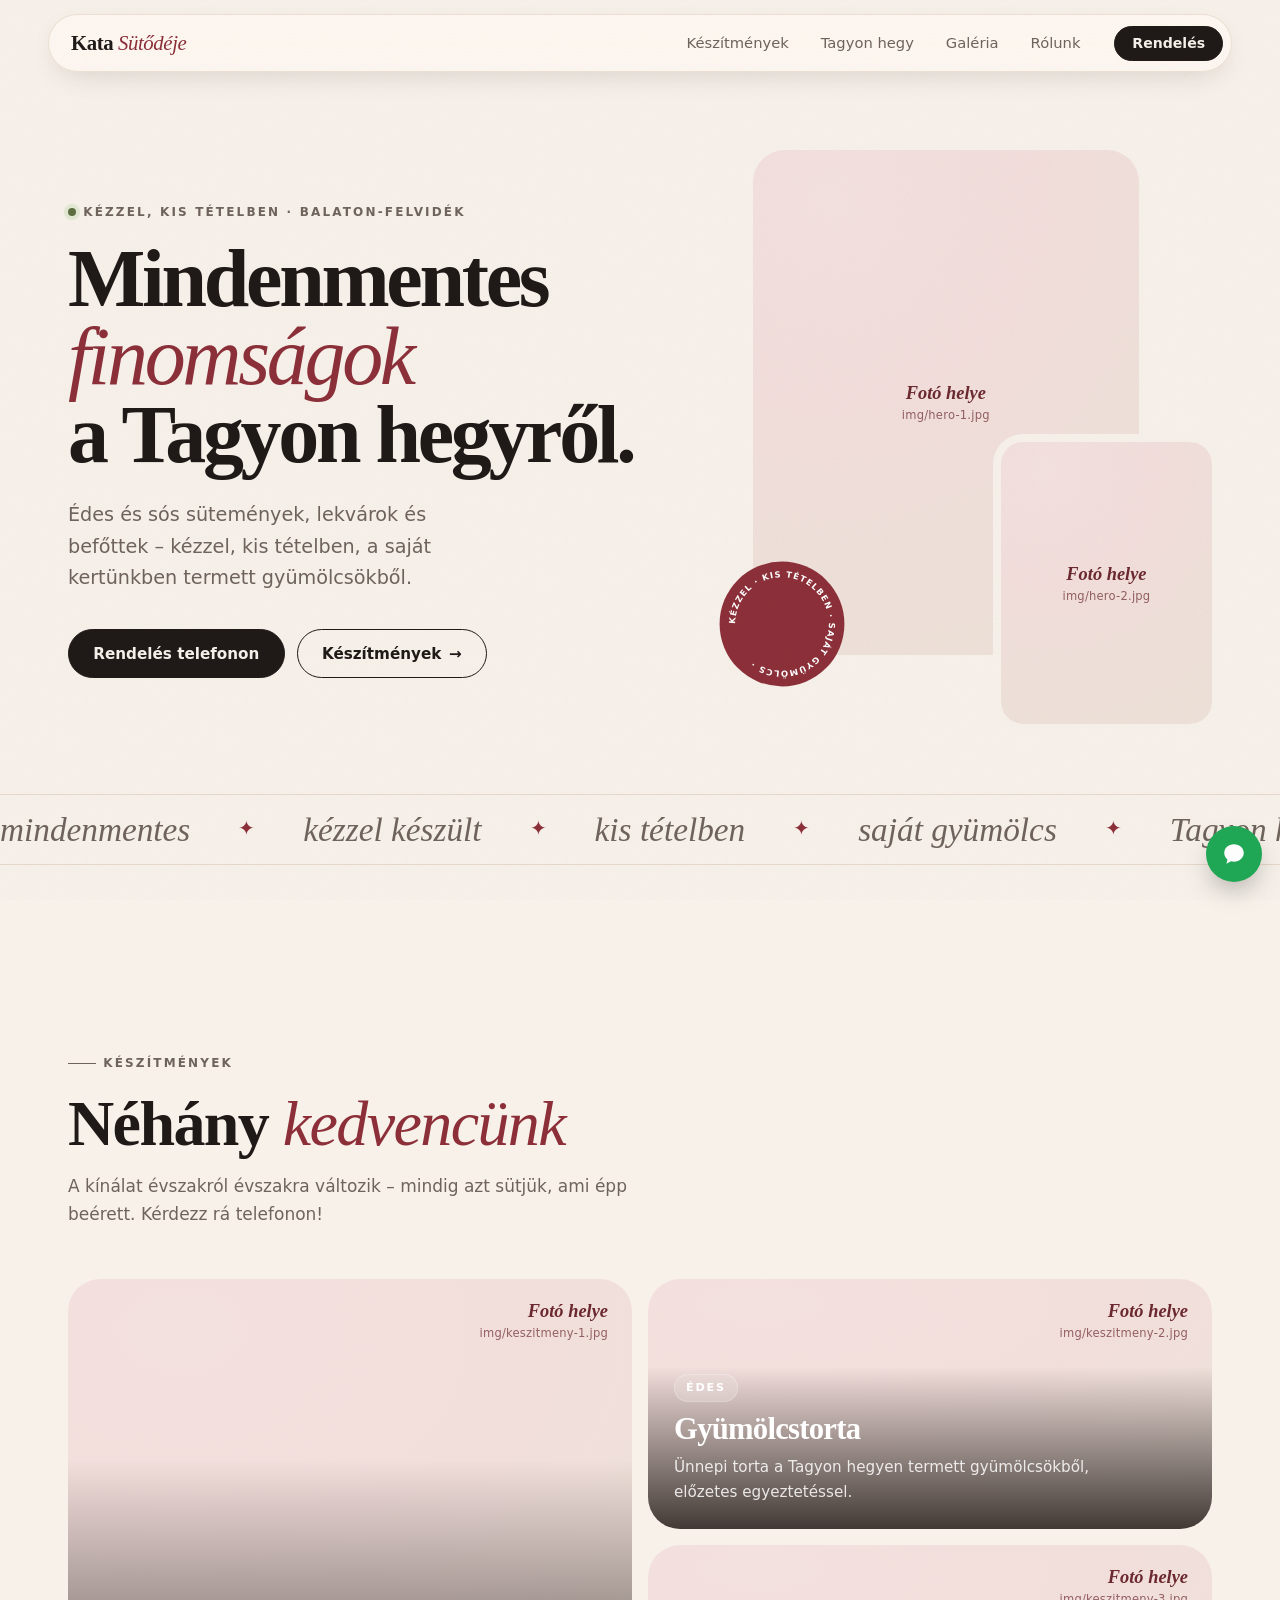
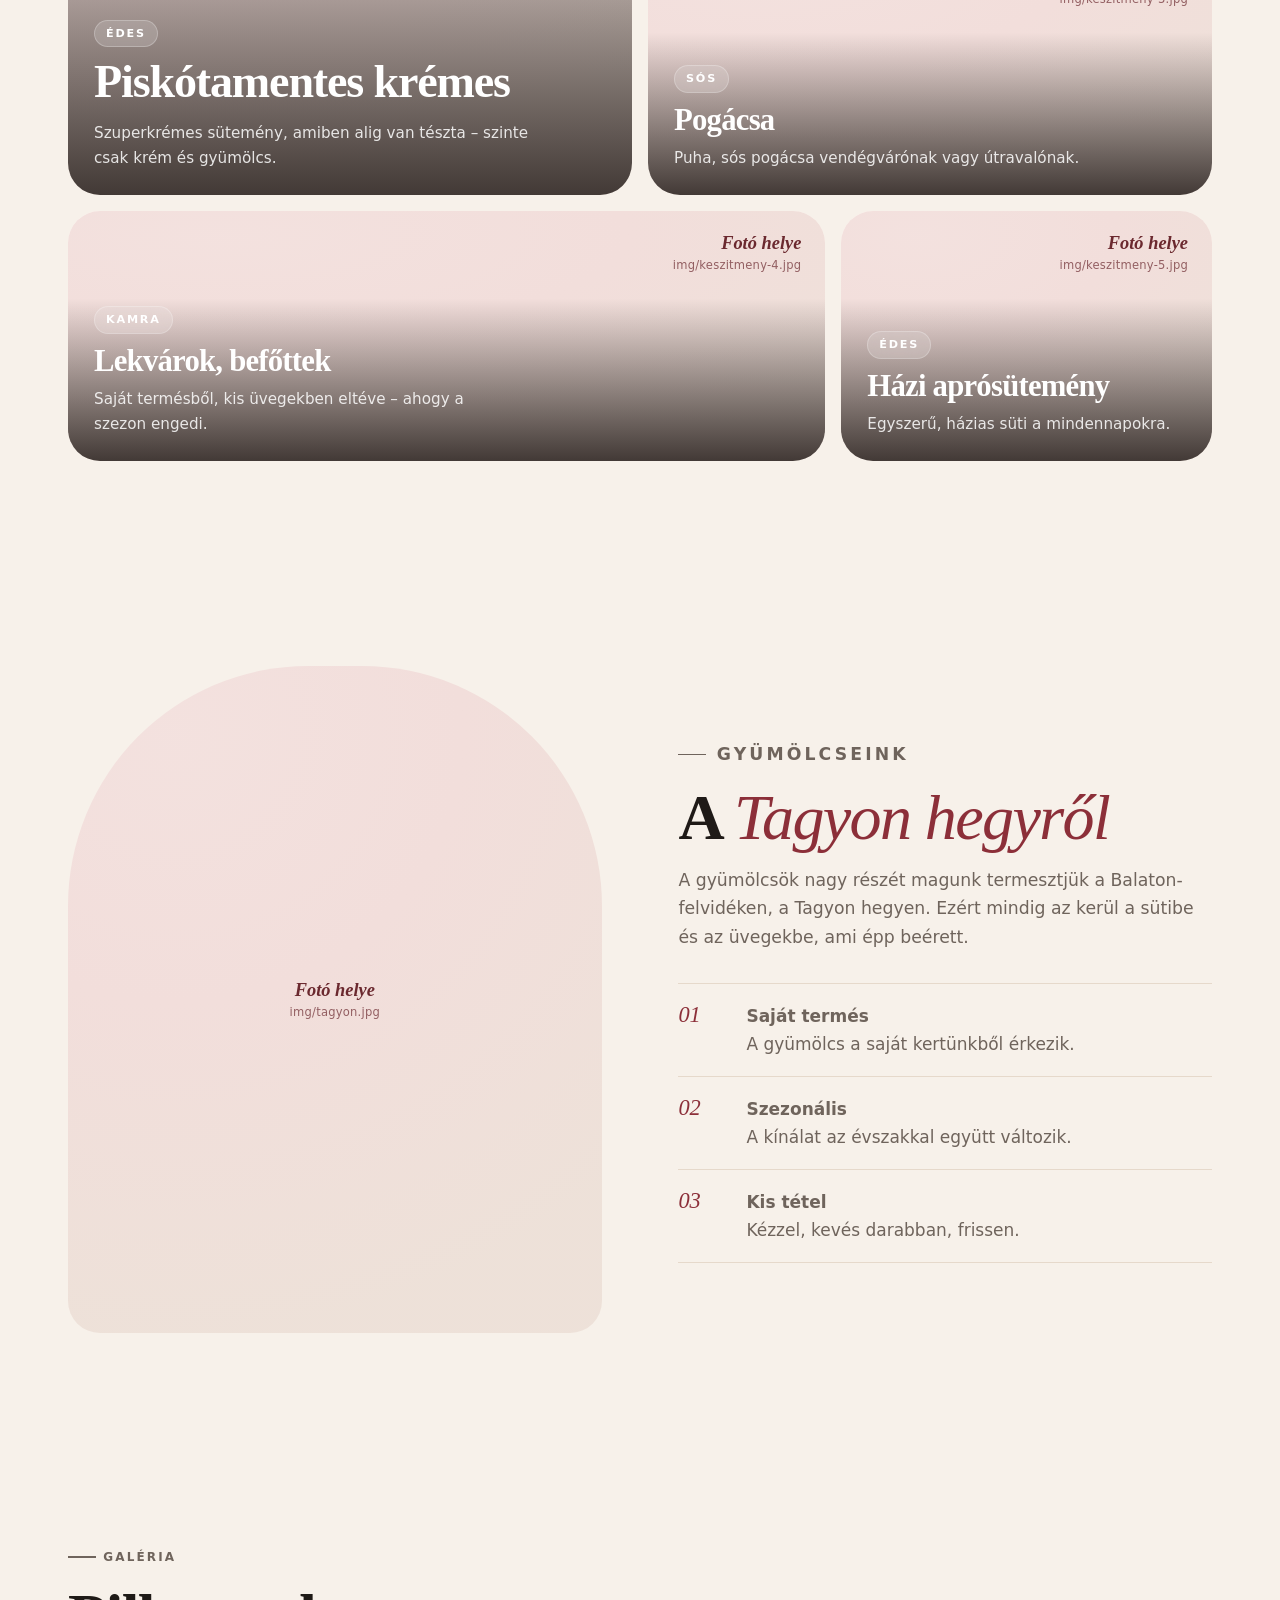
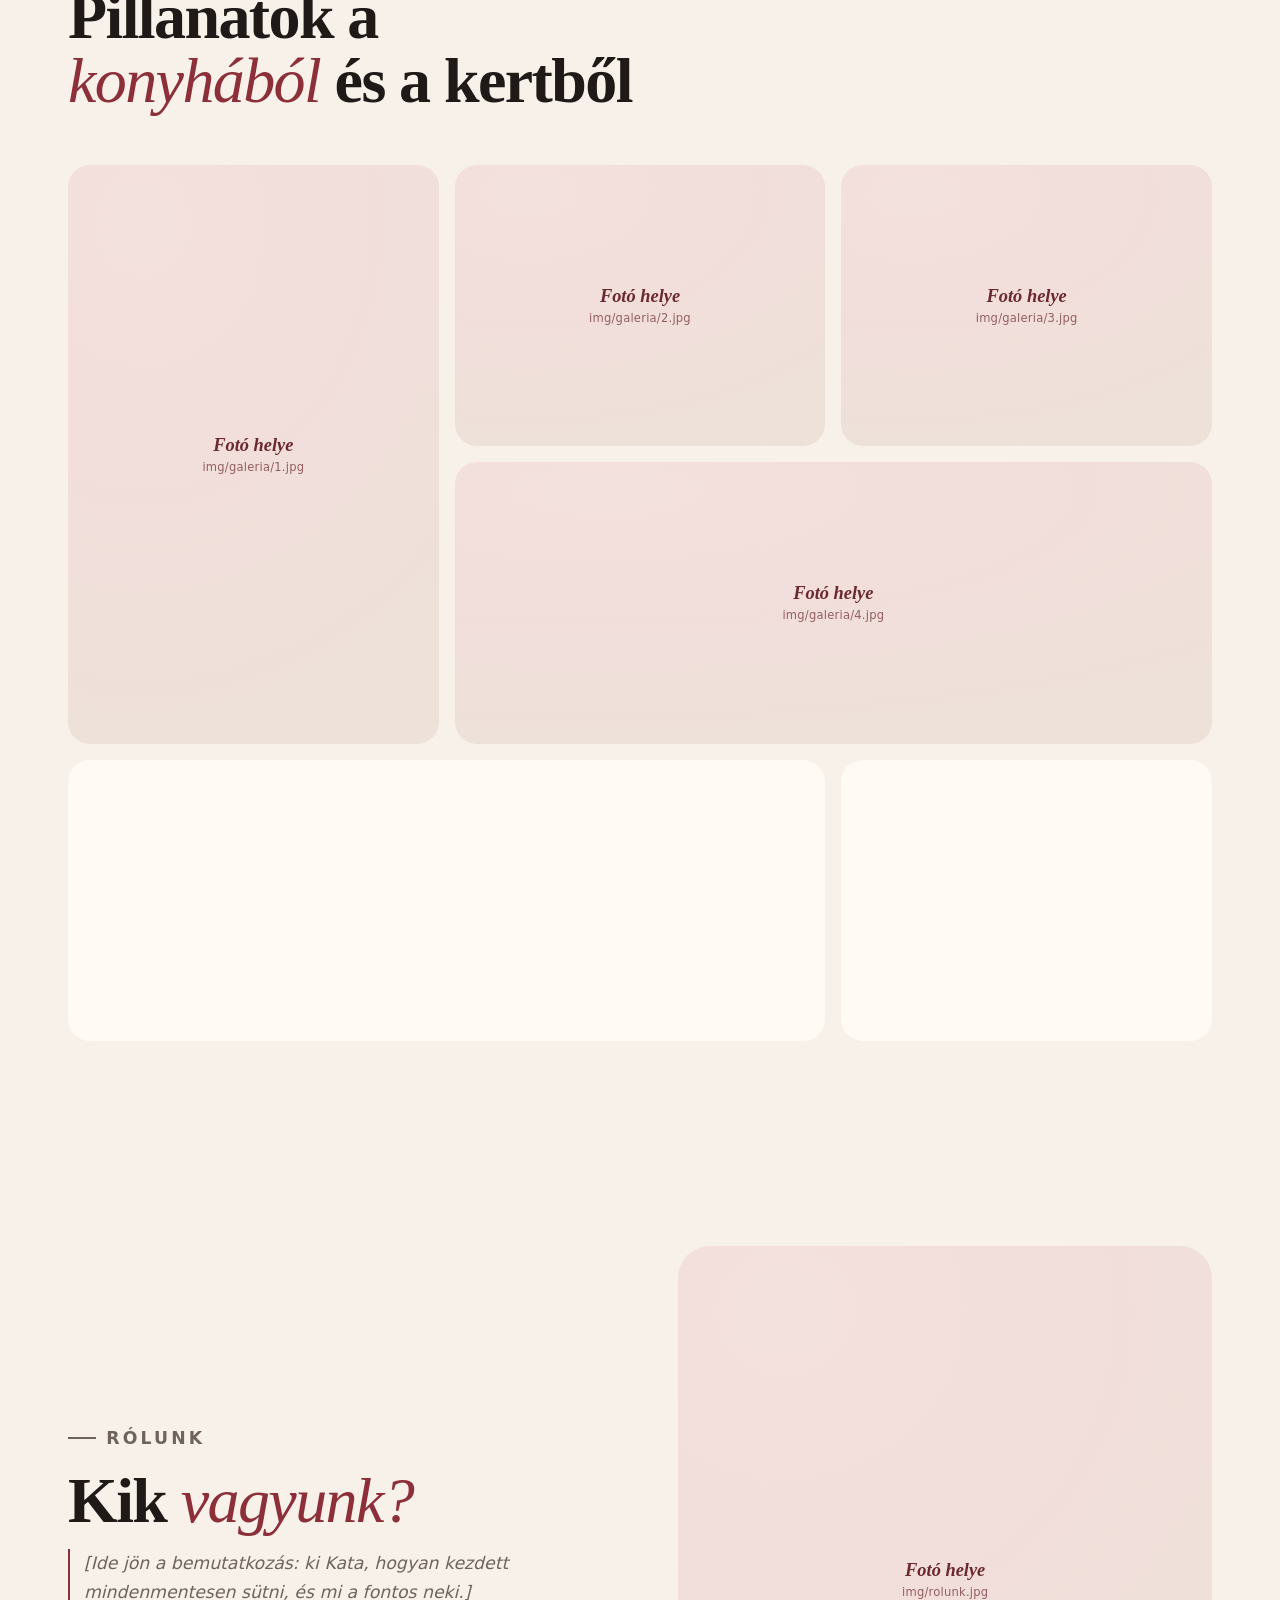
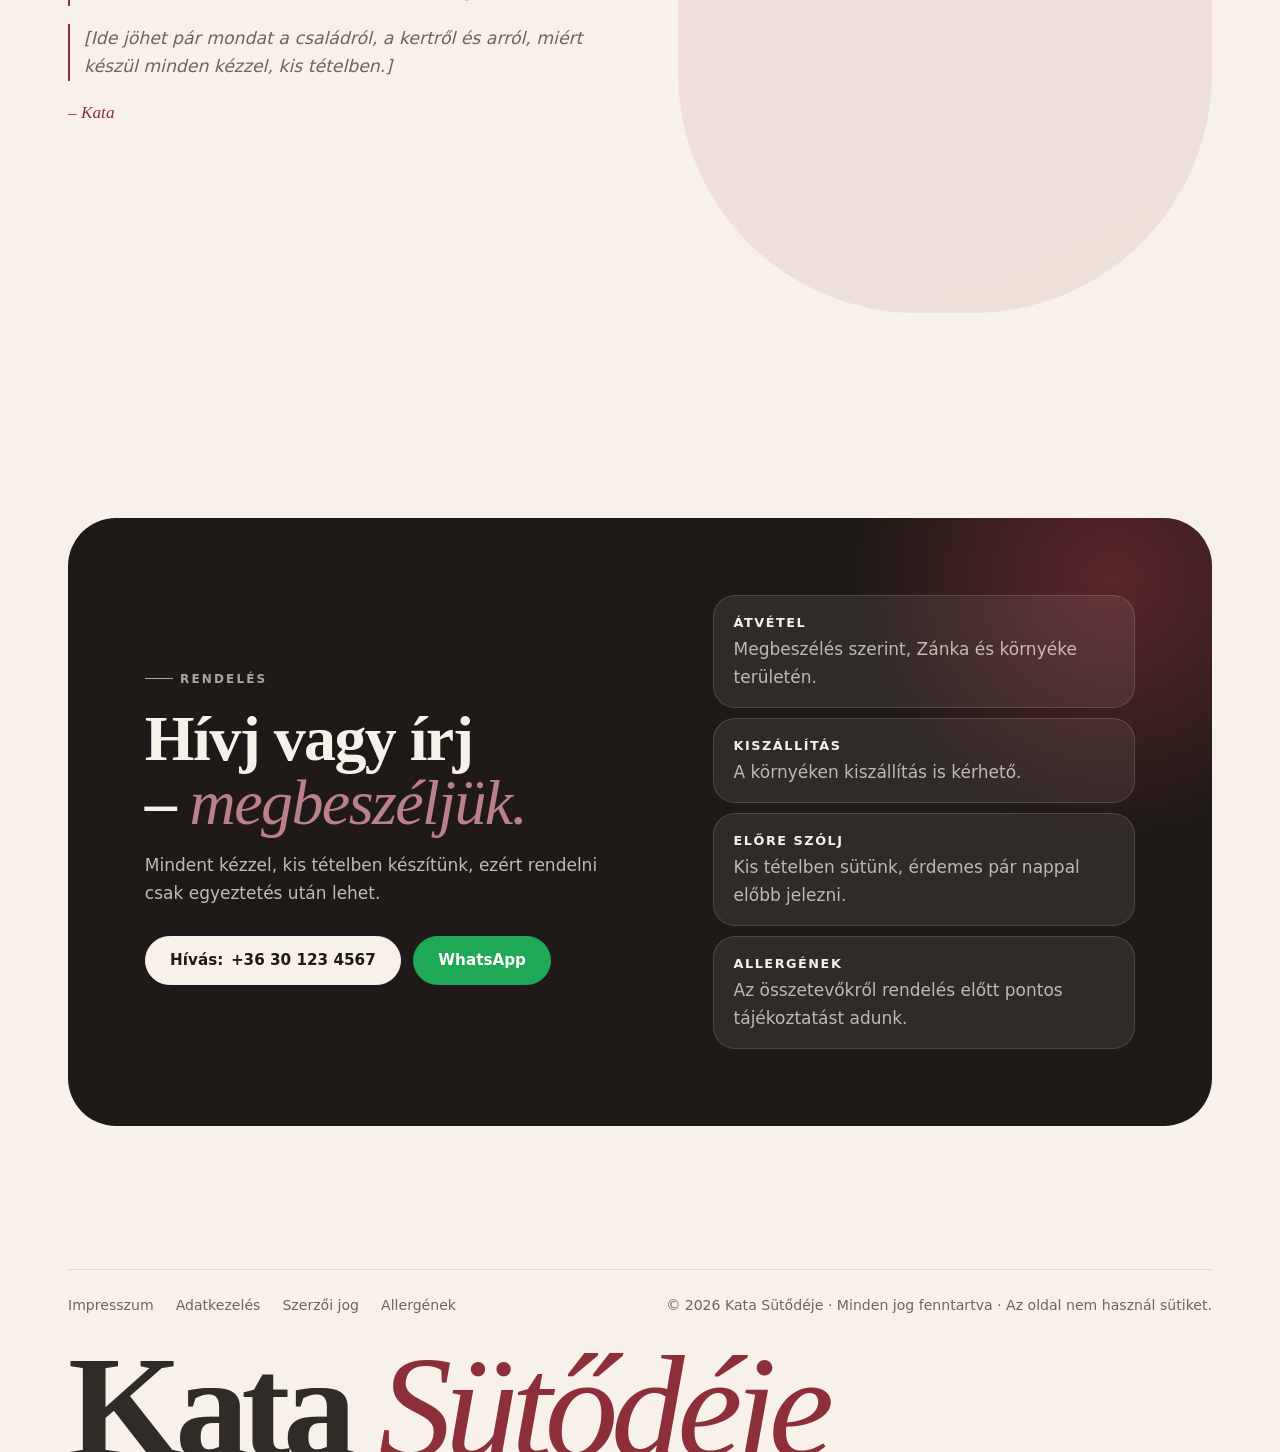
==== commit 79d9ccdf: "Új, modern dizájn; jogi oldal; biztonsági beállítások (CSP, security.txt)" ====
--- a/index.html
+++ b/index.html
@@ -1,165 +1,172 @@
 <!DOCTYPE html>
 <html lang="hu">
 <head>
-  <meta charset="UTF-8">
+  <meta charset="utf-8">
+  <meta http-equiv="Content-Security-Policy" content="default-src 'none'; script-src 'self'; style-src 'self'; img-src 'self' data:; base-uri 'none'; form-action 'none'; object-src 'none'; upgrade-insecure-requests">
+  <meta name="referrer" content="strict-origin-when-cross-origin">
   <meta name="viewport" content="width=device-width, initial-scale=1">
-  <title>Kata Sütődéje – kézműves mindenmentes sütemények</title>
-  <meta name="description" content="Kézműves, mindenmentes édes és sós sütemények, lekvárok és befőttek kis tételben, Tagyon hegyi gyümölcsökből. Rendelés telefonon vagy WhatsAppon, átvétel Zánka környékén.">
-  <link rel="preconnect" href="https://fonts.googleapis.com">
-  <link rel="preconnect" href="https://fonts.gstatic.com" crossorigin>
-  <link href="https://fonts.googleapis.com/css2?family=Fraunces:opsz,wght@9..144,500;9..144,700&family=Inter:wght@400;500;600&display=swap" rel="stylesheet">
+  <meta name="color-scheme" content="light dark">
+  <title>Kata Sütődéje – kézműves, mindenmentes finomságok a Balaton-felvidékről</title>
+  <meta name="description" content="Kézzel, kis tételben készült mindenmentes édes és sós sütemények, lekvárok és befőttek a Tagyon hegyen termett gyümölcsökből. Rendelés telefonon vagy WhatsAppon, átvétel Zánka környékén.">
+  <link rel="canonical" href="https://katasutodeje.hu/">
+  <link rel="icon" href="data:image/svg+xml,%3Csvg xmlns='http://www.w3.org/2000/svg' viewBox='0 0 64 64'%3E%3Crect width='64' height='64' rx='16' fill='%238c2f39'/%3E%3Ctext x='32' y='44' font-family='Georgia,serif' font-size='34' font-style='italic' text-anchor='middle' fill='%23f7f1ea'%3EK%3C/text%3E%3C/svg%3E">
   <link rel="stylesheet" href="styles.css">
-  <link rel="icon" href="data:image/svg+xml,<svg xmlns='http://www.w3.org/2000/svg' viewBox='0 0 100 100'><text y='.9em' font-size='90'>🧁</text></svg>">
+  <script src="kinalat.js" defer></script>
+  <script src="script.js" defer></script>
 </head>
 <body>
+<a class="skip" href="#tartalom">Ugrás a tartalomra</a>
 
-<header class="header">
-  <div class="container header__inner">
-    <a href="#top" class="logo">Kata <span>Sütődéje</span></a>
-    <nav class="nav" id="nav">
-      <a href="#edes">Édes</a>
-      <a href="#sos">Sós</a>
-      <a href="#kamra">Lekvárok</a>
-      <a href="#gyumolcs">Gyümölcseink</a>
-      <a href="#galeria">Galéria</a>
-      <a href="#rolunk">Rólunk</a>
-      <a href="#rendeles" class="nav__cta">Rendelés</a>
-    </nav>
-    <button class="menu-btn" id="menuBtn" aria-label="Menü"><span></span><span></span><span></span></button>
+<header class="nav-wrap">
+  <nav class="nav" aria-label="Fő menü">
+    <a class="brand" href="#top">Kata <em>Sütődéje</em></a>
+    <ul class="nav__links">
+      <li><a href="#keszitmenyek">Készítmények</a></li>
+      <li><a href="#tagyon">Tagyon hegy</a></li>
+      <li><a href="#galeria">Galéria</a></li>
+      <li><a href="#rolunk">Rólunk</a></li>
+    </ul>
+    <a class="btn btn--sm" href="#rendeles">Rendelés</a>
+    <button class="nav__menu" type="button" popovertarget="mobilmenu" aria-label="Menü megnyitása"><span></span><span></span></button>
+  </nav>
+  <div class="sheet" id="mobilmenu" popover>
+    <button class="sheet__close" type="button" popovertarget="mobilmenu" popovertargetaction="hide" aria-label="Menü bezárása">✕</button>
+    <a href="#keszitmenyek">Készítmények</a>
+    <a href="#tagyon">Tagyon hegy</a>
+    <a href="#galeria">Galéria</a>
+    <a href="#rolunk">Rólunk</a>
+    <a href="#rendeles" class="btn">Rendelés</a>
   </div>
 </header>
 
-<main id="top">
+<main id="tartalom">
   <!-- ============ NYITÓ ============ -->
-  <section class="hero">
-    <div class="container hero__inner">
-      <div class="hero__text">
-        <p class="eyebrow">Kézzel, kis tételben · Balaton-felvidék</p>
-        <h1>Mindenmentes sütemények, <em>saját gyümölcsből</em>.</h1>
-        <p class="hero__lead">Édes és sós finomságok, lekvárok és befőttek – kézzel, kis tételben. A gyümölcsöket magunk termesztjük a Tagyon hegyen.</p>
-        <div class="hero__cta">
-          <a href="#rendeles" class="btn btn--primary">Rendelés telefonon</a>
-          <a href="#edes" class="btn btn--ghost">Mit sütök?</a>
-        </div>
+  <section class="hero" id="top">
+    <div class="hero__copy">
+      <p class="kicker"><span class="dot"></span>Kézzel, kis tételben · Balaton-felvidék</p>
+      <h1>Mindenmentes <em>finomságok</em> a&nbsp;Tagyon hegyről.</h1>
+      <p class="lead">Édes és sós sütemények, lekvárok és befőttek – kézzel, kis tételben, a saját kertünkben termett gyümölcsökből.</p>
+      <div class="hero__cta">
+        <a class="btn" href="#rendeles">Rendelés telefonon</a>
+        <a class="btn btn--ghost" href="#keszitmenyek">Készítmények <span aria-hidden="true">→</span></a>
       </div>
-      <div class="hero__visual" aria-hidden="true">
-        <div class="blob"></div>
-        <div class="hero__card hero__card--1"><span>🍰</span></div>
-        <div class="hero__card hero__card--2"><span>🍒</span></div>
-        <div class="hero__card hero__card--3"><span>🥐</span></div>
-      </div>
+    </div>
+    <div class="hero__media">
+      <img class="photo hero__a" src="img/hero-1.jpg" alt="Kata Sütődéje sütemény" fetchpriority="high">
+      <img class="photo hero__b" src="img/hero-2.jpg" alt="Gyümölcs a Tagyon hegyről">
+      <svg class="badge" viewBox="0 0 200 200" aria-hidden="true">
+        <defs><path id="kor" d="M100,100 m-72,0 a72,72 0 1,1 144,0 a72,72 0 1,1 -144,0"/></defs>
+        <circle cx="100" cy="100" r="96"/>
+        <text><textPath href="#kor">kézzel · kis tételben · saját gyümölcs ·</textPath></text>
+      </svg>
     </div>
   </section>
 
-  <!-- ============ ÉDES ============ -->
-  <section class="section" id="edes">
-    <div class="container">
-      <div class="section__head">
-        <p class="eyebrow">Édes</p>
-        <h2>Torták és sütemények</h2>
-      </div>
-      <div id="kat-edes"></div>
+  <div class="marquee" aria-hidden="true">
+    <div class="marquee__track">
+      <span>mindenmentes</span><span>kézzel készült</span><span>kis tételben</span><span>saját gyümölcs</span><span>Tagyon hegy</span><span>Zánka</span>
+      <span>mindenmentes</span><span>kézzel készült</span><span>kis tételben</span><span>saját gyümölcs</span><span>Tagyon hegy</span><span>Zánka</span>
     </div>
+  </div>
+
+  <!-- ============ KÉSZÍTMÉNYEK ============ -->
+  <section class="section" id="keszitmenyek">
+    <header class="section__head reveal">
+      <p class="kicker">Készítmények</p>
+      <h2>Néhány <em>kedvencünk</em></h2>
+      <p>A kínálat évszakról évszakra változik – mindig azt sütjük, ami épp beérett. Kérdezz rá telefonon!</p>
+    </header>
+    <div class="bento" id="keszitmeny-lista"></div>
+    <template id="tpl-keszitmeny">
+      <article class="card reveal">
+        <img class="photo card__img" alt="" loading="lazy" decoding="async">
+        <div class="card__body">
+          <p class="card__cat"></p>
+          <h3 class="card__title"></h3>
+          <p class="card__text"></p>
+          <ul class="tags" aria-label="Mentességek"></ul>
+        </div>
+      </article>
+    </template>
   </section>
 
-  <!-- ============ SÓS ============ -->
-  <section class="section section--alt" id="sos">
-    <div class="container">
-      <div class="section__head">
-        <p class="eyebrow">Sós</p>
-        <h2>Sós finomságok</h2>
-      </div>
-      <div id="kat-sos"></div>
-    </div>
-  </section>
-
-  <!-- ============ LEKVÁROK, BEFŐTTEK ============ -->
-  <section class="section" id="kamra">
-    <div class="container">
-      <div class="section__head">
-        <p class="eyebrow">Kamra</p>
-        <h2>Lekvárok, befőttek</h2>
-      </div>
-      <div id="kat-kamra"></div>
-    </div>
-  </section>
-
-  <!-- ============ GYÜMÖLCS ============ -->
-  <section class="section section--alt" id="gyumolcs">
-    <div class="container story">
-      <div class="story__photo" aria-hidden="true">
-        <!-- Ide jöhet fotó: <img src="img/tagyon.jpg" alt="A Tagyon hegy"> -->
-        <span>🍑</span>
-      </div>
-      <div>
-        <p class="eyebrow">Gyümölcseink</p>
-        <h2>A Tagyon hegyről</h2>
-        <p>A süteményekbe kerülő gyümölcsök nagy részét magunk termesztjük a Balaton-felvidéken, a Tagyon hegyen. Ezért mindig az kerül a sütibe, ami épp beérett. Így a kínálat évszakról évszakra változik.</p>
-        <p class="muted">[Ide jöhet pár mondat a kertről és a gyümölcsökről.]</p>
-      </div>
+  <!-- ============ TAGYON HEGY ============ -->
+  <section class="section split" id="tagyon">
+    <img class="photo split__img reveal" src="img/tagyon.jpg" alt="A Tagyon hegy" loading="lazy" decoding="async">
+    <div class="split__text reveal">
+      <p class="kicker">Gyümölcseink</p>
+      <h2>A <em>Tagyon hegyről</em></h2>
+      <p>A gyümölcsök nagy részét magunk termesztjük a Balaton-felvidéken, a Tagyon hegyen. Ezért mindig az kerül a sütibe és az üvegekbe, ami épp beérett.</p>
+      <ol class="facts">
+        <li><b>01</b><span><strong>Saját termés</strong> A gyümölcs a saját kertünkből érkezik.</span></li>
+        <li><b>02</b><span><strong>Szezonális</strong> A kínálat az évszakkal együtt változik.</span></li>
+        <li><b>03</b><span><strong>Kis tétel</strong> Kézzel, kevés darabban, frissen.</span></li>
+      </ol>
     </div>
   </section>
 
   <!-- ============ GALÉRIA ============ -->
   <section class="section" id="galeria">
-    <div class="container">
-      <div class="section__head">
-        <p class="eyebrow">Galéria</p>
-        <h2>Képek a konyhából és a kertből</h2>
-      </div>
-      <div class="gallery" id="galeria-racs"></div>
-    </div>
+    <header class="section__head reveal">
+      <p class="kicker">Galéria</p>
+      <h2>Pillanatok a <em>konyhából</em> és a kertből</h2>
+    </header>
+    <div class="gallery" id="galeria-racs"></div>
   </section>
 
   <!-- ============ RÓLUNK ============ -->
-  <section class="section section--alt" id="rolunk">
-    <div class="container story story--rev">
-      <div class="story__photo story__photo--warm" aria-hidden="true">
-        <!-- Ide jöhet fotó: <img src="img/rolunk.jpg" alt="Kata"> -->
-        <span>👩‍🍳</span>
-      </div>
-      <div>
-        <p class="eyebrow">Rólunk</p>
-        <h2>Kik vagyunk?</h2>
-        <p class="muted">[Ide jön a bemutatkozás: ki Kata, hogyan kezdett mindenmentesen sütni, és mi a fontos neki.]</p>
-        <p class="muted">[Ide jöhet pár mondat a családról, a kertről és arról, miért készül minden kézzel, kis tételben.]</p>
-      </div>
+  <section class="section split split--rev" id="rolunk">
+    <img class="photo split__img reveal" src="img/rolunk.jpg" alt="Kata" loading="lazy" decoding="async">
+    <div class="split__text reveal">
+      <p class="kicker">Rólunk</p>
+      <h2>Kik <em>vagyunk?</em></h2>
+      <p class="todo">[Ide jön a bemutatkozás: ki Kata, hogyan kezdett mindenmentesen sütni, és mi a fontos neki.]</p>
+      <p class="todo">[Ide jöhet pár mondat a családról, a kertről és arról, miért készül minden kézzel, kis tételben.]</p>
+      <p class="sign">– Kata</p>
     </div>
   </section>
 
   <!-- ============ RENDELÉS ============ -->
-  <section class="section order" id="rendeles">
-    <div class="container order__inner">
-      <div>
-        <p class="eyebrow">Rendelés</p>
-        <h2>Hívj vagy írj!</h2>
-        <p>Mindent kézzel, kis tételben sütök, ezért rendelni csak egyeztetés után lehet. Hívj fel, vagy írj WhatsAppon, és megbeszéljük, mit és mikorra szeretnél.</p>
-        <div class="order__buttons">
-          <a class="btn btn--light" data-tel href="#">📞 <span data-telefon></span></a>
-          <a class="btn btn--whatsapp" data-wa href="#" target="_blank" rel="noopener">💬 WhatsApp</a>
+  <section class="section" id="rendeles">
+    <div class="order reveal">
+      <div class="order__main">
+        <p class="kicker">Rendelés</p>
+        <h2>Hívj vagy írj – <em>megbeszéljük.</em></h2>
+        <p>Mindent kézzel, kis tételben készítünk, ezért rendelni csak egyeztetés után lehet.</p>
+        <div class="order__btns">
+          <a class="btn btn--light" data-tel href="#rendeles">Hívás: <span data-telefon></span></a>
+          <a class="btn btn--wa" data-wa href="#rendeles" target="_blank" rel="noopener noreferrer">WhatsApp</a>
         </div>
       </div>
       <ul class="order__info">
-        <li><strong>📍 Átvétel</strong><span>Megbeszélés szerint, Zánka környékén.</span></li>
-        <li><strong>🚗 Kiszállítás</strong><span>A környéken kiszállítás is kérhető.</span></li>
-        <li><strong>⏳ Előre szólj</strong><span>Kis tételben sütök, ezért érdemes pár nappal előbb jelezni.</span></li>
+        <li><strong>Átvétel</strong><span>Megbeszélés szerint, <span data-hely></span> területén.</span></li>
+        <li><strong>Kiszállítás</strong><span>A környéken kiszállítás is kérhető.</span></li>
+        <li><strong>Előre szólj</strong><span>Kis tételben sütünk, érdemes pár nappal előbb jelezni.</span></li>
+        <li><strong>Allergének</strong><span>Az összetevőkről rendelés előtt pontos tájékoztatást adunk.</span></li>
       </ul>
     </div>
   </section>
 </main>
 
 <footer class="footer">
-  <div class="container footer__inner">
-    <span class="logo logo--light">Kata <span>Sütődéje</span></span>
-    <span>© <span id="year"></span> · <span data-telefon></span> · <span data-hely></span></span>
+  <div class="footer__top">
+    <nav class="footer__links" aria-label="Jogi információk">
+      <a href="jogi.html#impresszum">Impresszum</a>
+      <a href="jogi.html#adatkezeles">Adatkezelés</a>
+      <a href="jogi.html#szerzoi-jog">Szerzői jog</a>
+      <a href="jogi.html#allergenek">Allergének</a>
+    </nav>
+    <p>© <span data-ev>2026</span> Kata Sütődéje · Minden jog fenntartva · Az oldal nem használ sütiket.</p>
   </div>
+  <p class="footer__word" aria-hidden="true">Kata <em>Sütődéje</em></p>
 </footer>
 
-<div class="lightbox" id="lightbox" hidden><img src="" alt=""><p></p></div>
+<a class="wa-float" data-wa href="#rendeles" target="_blank" rel="noopener noreferrer" aria-label="Írj WhatsAppon"><svg viewBox="0 0 24 24" aria-hidden="true"><path d="M12 3C6.9 3 3 6.6 3 11c0 2.4 1.1 4.5 3 6l-1 4 4.3-2.2c.9.2 1.8.3 2.7.3 5.1 0 9-3.6 9-8s-3.9-8-9-8z"/></svg></a>
 
-<a class="wa-float" data-wa href="#" target="_blank" rel="noopener" aria-label="Írj WhatsAppon">💬</a>
-
-<script src="kinalat.js"></script>
-<script src="script.js"></script>
+<dialog class="lightbox" id="lightbox" aria-label="Kép nagyítva">
+  <button class="lightbox__close" type="button" aria-label="Bezárás">✕</button>
+  <img alt="">
+  <p></p>
+</dialog>
 </body>
 </html>
--- a/styles.css
+++ b/styles.css
@@ -1,175 +1,225 @@
-/* ============ ALAPOK ============ */
+/* ===== Kata Sütődéje – 2026 ===== */
 :root {
-  --cream: #fbf6ef;
-  --cream-2: #f3e9dc;
-  --ink: #2e2420;
-  --muted: #74675f;
-  --accent: #c8553d;
-  --accent-dark: #a6412c;
-  --sage: #8a9a5b;
-  --sage-light: #e6ebd6;
-  --white: #ffffff;
-  --wa: #25d366;
-  --radius: 20px;
-  --shadow: 0 10px 30px rgba(70, 45, 30, .10);
-  --serif: "Fraunces", Georgia, serif;
-  --sans: "Inter", system-ui, -apple-system, sans-serif;
+  --bg: #f7f1ea; --surface: #fffaf4; --ink: #1f1a17; --muted: #6f645c; --line: #e6d9cb;
+  --accent: #8c2f39; --accent-soft: #f2dedb; --sage: #5f6f41; --sage-soft: #e3e8d3;
+  --wa: #1fa855;
+  --r-lg: 32px; --r-md: 22px;
+  --serif: "Iowan Old Style", "Palatino Linotype", "Book Antiqua", Palatino, ui-serif, Georgia, serif;
+  --sans: ui-sans-serif, system-ui, -apple-system, "Segoe UI", Roboto, "Helvetica Neue", Arial, sans-serif;
+  --pad: clamp(16px, 4vw, 48px);
+  --max: 1240px;
+  color-scheme: light dark;
+}
+@media (prefers-color-scheme: dark) {
+  :root { --bg: #161210; --surface: #201a17; --ink: #f3ebe2; --muted: #b2a69b; --line: #3a302a;
+    --accent: #e3868b; --accent-soft: #3a2326; --sage: #b9c793; --sage-soft: #283020; }
 }
 *, *::before, *::after { box-sizing: border-box; }
-html { scroll-behavior: smooth; scroll-padding-top: 80px; overflow-x: clip; }
-body { margin: 0; font-family: var(--sans); color: var(--ink); background: var(--cream); line-height: 1.6; -webkit-font-smoothing: antialiased; }
+html { scroll-behavior: smooth; scroll-padding-top: 96px; overflow-x: clip; -webkit-text-size-adjust: 100%; }
+body { margin: 0; background: var(--bg); color: var(--ink); font: 400 1.0625rem/1.65 var(--sans); -webkit-font-smoothing: antialiased; text-rendering: optimizeLegibility; }
+body::before { content: ""; position: fixed; inset: 0; pointer-events: none; z-index: 100; opacity: .06; mix-blend-mode: multiply;
+  background-image: url("data:image/svg+xml,%3Csvg xmlns='http://www.w3.org/2000/svg' width='160' height='160'%3E%3Cfilter id='n'%3E%3CfeTurbulence type='fractalNoise' baseFrequency='.9' numOctaves='3' stitchTiles='stitch'/%3E%3C/filter%3E%3Crect width='100%25' height='100%25' filter='url(%23n)'/%3E%3C/svg%3E"); }
 img { max-width: 100%; display: block; }
 a { color: inherit; }
-h1, h2, h3, h4 { font-family: var(--serif); line-height: 1.15; margin: 0 0 .5em; font-weight: 700; }
-h1 { font-size: clamp(2.3rem, 5.2vw, 3.8rem); letter-spacing: -.02em; }
-h2 { font-size: clamp(1.8rem, 3.4vw, 2.6rem); letter-spacing: -.01em; }
-h3 { font-size: 1.35rem; margin: 0 0 .2em; }
-h4 { font-size: 1.1rem; margin: 0 0 .25em; }
-p { margin: 0 0 1em; }
-.container { width: min(1120px, 100% - 32px); margin-inline: auto; }
-.eyebrow { text-transform: uppercase; letter-spacing: .14em; font-size: .78rem; font-weight: 600; color: var(--accent); margin-bottom: .6em; }
-.muted { color: var(--muted); font-style: italic; }
-.section { padding: clamp(56px, 8vw, 96px) 0; }
-.section--alt { background: var(--cream-2); }
-.section__head { text-align: center; max-width: 640px; margin: 0 auto 40px; }
-
-/* ============ GOMBOK ============ */
-.btn { display: inline-flex; align-items: center; justify-content: center; gap: 8px; padding: 14px 26px; border-radius: 999px; font: 600 1rem var(--sans); text-decoration: none; border: 2px solid transparent; cursor: pointer; transition: transform .2s, background .2s; }
-.btn:hover { transform: translateY(-2px); }
-.btn--primary { background: var(--accent); color: var(--white); box-shadow: 0 8px 20px rgba(200, 85, 61, .3); }
-.btn--primary:hover { background: var(--accent-dark); }
-.btn--ghost { border-color: var(--ink); color: var(--ink); }
-.btn--ghost:hover { background: var(--ink); color: var(--cream); }
-.btn--light { background: var(--cream); color: var(--ink); }
-.btn--whatsapp { background: var(--wa); color: #fff; }
-
-/* ============ FEJLÉC ============ */
-.header { position: sticky; top: 0; z-index: 50; background: rgba(251, 246, 239, .9); backdrop-filter: blur(12px); border-bottom: 1px solid var(--cream-2); }
-.header__inner { display: flex; align-items: center; justify-content: space-between; height: 68px; }
-.logo { font-family: var(--serif); font-size: 1.45rem; font-weight: 700; text-decoration: none; }
-.logo span { color: var(--accent); font-style: italic; }
-.logo--light { color: var(--cream); }
-.nav { display: flex; align-items: center; gap: 26px; }
-.nav a { text-decoration: none; font-weight: 500; font-size: .95rem; }
-.nav a:hover { color: var(--accent); }
-.nav__cta { background: var(--accent); color: var(--white) !important; padding: 8px 18px; border-radius: 999px; }
-.menu-btn { display: none; background: none; border: 0; width: 44px; height: 44px; cursor: pointer; flex-direction: column; justify-content: center; gap: 5px; padding: 10px; }
-.menu-btn span { display: block; height: 2px; background: var(--ink); border-radius: 2px; transition: .3s; }
-
-/* ============ NYITÓ ============ */
-.hero { padding: clamp(36px, 6vw, 80px) 0 clamp(48px, 7vw, 90px); overflow: hidden; }
-.hero__inner { display: grid; grid-template-columns: 1.15fr .85fr; gap: 40px; align-items: center; }
-.hero__inner > * { min-width: 0; }
-.hero h1 em { font-style: italic; color: var(--accent); }
-.hero__lead { font-size: 1.15rem; color: var(--muted); max-width: 520px; }
-.hero__cta { display: flex; flex-wrap: wrap; gap: 12px; margin-top: 28px; }
-.hero__visual { position: relative; aspect-ratio: 1; max-width: 420px; justify-self: center; width: 100%; }
-.blob { position: absolute; inset: 8%; background: linear-gradient(135deg, #f2c6a0, #e88d6d 60%, #c8553d); border-radius: 58% 42% 55% 45% / 45% 55% 45% 55%; animation: morph 12s ease-in-out infinite; }
-@keyframes morph { 50% { border-radius: 42% 58% 40% 60% / 58% 42% 58% 42%; transform: rotate(8deg); } }
-.hero__card { position: absolute; background: var(--white); border-radius: 24px; box-shadow: var(--shadow); display: grid; place-items: center; animation: float 6s ease-in-out infinite; }
-.hero__card span { font-size: 3rem; }
-.hero__card--1 { width: 46%; aspect-ratio: 1; top: 20%; left: 26%; }
-.hero__card--1 span { font-size: 5rem; }
-.hero__card--2 { width: 26%; aspect-ratio: 1; top: 4%; right: 4%; animation-delay: -2s; }
-.hero__card--3 { width: 24%; aspect-ratio: 1; bottom: 6%; left: 6%; animation-delay: -4s; }
-@keyframes float { 50% { transform: translateY(-12px); } }
-
-/* ============ KATEGÓRIÁK ============ */
-.category { margin-bottom: 48px; }
-.category:last-child { margin-bottom: 0; }
-.category__head { display: flex; gap: 16px; align-items: center; margin-bottom: 20px; }
-.category__head p { margin: 0; color: var(--muted); }
-.category__icon { flex-shrink: 0; width: 56px; height: 56px; border-radius: 16px; background: var(--white); display: grid; place-items: center; font-size: 1.8rem; box-shadow: 0 2px 10px rgba(0,0,0,.04); }
-.recipes { display: grid; grid-template-columns: repeat(auto-fill, minmax(280px, 1fr)); gap: 20px; }
-.recipe { background: var(--white); border-radius: var(--radius); overflow: hidden; box-shadow: 0 2px 12px rgba(0,0,0,.04); transition: transform .3s, box-shadow .3s; }
-.recipe:hover { transform: translateY(-4px); box-shadow: var(--shadow); }
-.recipe__img { aspect-ratio: 4/3; display: grid; place-items: center; font-size: 3.4rem; background: radial-gradient(circle at 30% 25%, #f2c6a055, var(--cream) 75%); }
-.recipe__img img { width: 100%; height: 100%; object-fit: cover; }
-.recipe__body { padding: 16px 18px 18px; }
-.recipe__body p { margin: 0; color: var(--muted); font-size: .92rem; }
-.recipe--soon { background: transparent; border: 2px dashed #dccbb6; box-shadow: none; }
-.recipe--soon:hover { transform: none; box-shadow: none; }
-.recipe--soon .recipe__img { background: none; opacity: .45; }
-.recipe--soon h4 { color: var(--muted); }
-
-/* ============ GYÜMÖLCS ============ */
-.story { display: grid; grid-template-columns: .8fr 1.2fr; gap: clamp(32px, 6vw, 72px); align-items: center; }
-.story > * { min-width: 0; }
-.story__photo { aspect-ratio: 4/5; max-width: 380px; width: 100%; justify-self: center; border-radius: 200px 200px var(--radius) var(--radius); overflow: hidden; background: linear-gradient(160deg, var(--sage-light), var(--sage)); display: grid; place-items: center; box-shadow: var(--shadow); }
-.story__photo span { font-size: 7rem; }
-.story__photo img { width: 100%; height: 100%; object-fit: cover; }
-
-/* ============ RENDELÉS ============ */
-.order { background: var(--ink); color: var(--cream); }
-.order .eyebrow { color: #f2a68f; }
-.order__inner { display: grid; grid-template-columns: 1fr 1fr; gap: clamp(32px, 5vw, 64px); align-items: center; }
-.order__inner > * { min-width: 0; }
-.order__buttons { display: flex; flex-wrap: wrap; gap: 12px; margin-top: 24px; }
-.order__info { list-style: none; padding: 0; margin: 0; display: flex; flex-direction: column; gap: 12px; }
-.order__info li { background: rgba(255,255,255,.06); border-radius: 16px; padding: 18px 20px; display: flex; flex-direction: column; gap: 2px; }
-.order__info span { color: #d6c9bf; }
-
-/* ============ LÁBLÉC ============ */
-.footer { background: var(--ink); color: #b9aca3; padding: 24px 0; font-size: .88rem; border-top: 1px solid rgba(255,255,255,.08); }
-.footer__inner { display: flex; justify-content: space-between; align-items: center; flex-wrap: wrap; gap: 12px; }
-
-/* ============ WHATSAPP GOMB ============ */
-.wa-float { position: fixed; right: 18px; bottom: 18px; width: 56px; height: 56px; border-radius: 50%; background: var(--wa); display: grid; place-items: center; font-size: 1.6rem; text-decoration: none; box-shadow: 0 8px 24px rgba(0,0,0,.2); z-index: 60; transition: transform .2s; }
+h1, h2, h3 { font-family: var(--serif); font-weight: 600; line-height: 1; letter-spacing: -.025em; margin: 0; text-wrap: balance; }
+h1 em, h2 em, .brand em, .footer__word em { font-style: italic; color: var(--accent); font-weight: 500; }
+p { margin: 0 0 1em; text-wrap: pretty; }
+:focus-visible { outline: 3px solid var(--accent); outline-offset: 3px; border-radius: 6px; }
+::selection { background: var(--accent); color: var(--bg); }
+.skip { position: absolute; left: -9999px; top: 8px; z-index: 200; background: var(--ink); color: var(--bg); padding: 10px 16px; border-radius: 999px; }
+.skip:focus { left: 8px; }
+
+/* ===== Gombok ===== */
+.btn { display: inline-flex; align-items: center; gap: .5em; padding: .95em 1.6em; border-radius: 999px; background: var(--ink); color: var(--bg); font: 600 .95rem var(--sans); text-decoration: none; border: 1.5px solid var(--ink); cursor: pointer; transition: transform .25s cubic-bezier(.2,.8,.2,1), background .25s, color .25s; }
+.btn:hover { transform: translateY(-2px); background: var(--accent); border-color: var(--accent); color: #fff; }
+.btn--ghost { background: transparent; color: var(--ink); }
+.btn--sm { padding: .6em 1.2em; font-size: .88rem; }
+.btn--light { background: var(--bg); color: var(--ink); border-color: var(--bg); }
+.btn--wa { background: var(--wa); border-color: var(--wa); color: #fff; }
+
+/* ===== Kicker ===== */
+.kicker { display: inline-flex; align-items: center; gap: .6em; font: 600 .75rem/1 var(--sans); text-transform: uppercase; letter-spacing: .18em; color: var(--muted); margin-bottom: 1.4rem; }
+.kicker::before { content: ""; width: 28px; height: 1.5px; background: currentColor; }
+.hero .kicker::before { display: none; }
+.dot { width: 8px; height: 8px; border-radius: 50%; background: var(--sage); box-shadow: 0 0 0 4px var(--sage-soft); }
+
+/* ===== Navigáció ===== */
+.nav-wrap { position: fixed; inset: 14px 0 auto; z-index: 50; padding: 0 var(--pad); pointer-events: none; }
+.nav { pointer-events: auto; max-width: var(--max); margin: 0 auto; display: flex; align-items: center; gap: 20px; padding: 8px 8px 8px 22px; border-radius: 999px;
+  background: color-mix(in srgb, var(--surface) 72%, transparent); border: 1px solid color-mix(in srgb, var(--line) 70%, transparent);
+  backdrop-filter: blur(18px) saturate(1.5); -webkit-backdrop-filter: blur(18px) saturate(1.5); box-shadow: 0 10px 30px -12px rgb(40 20 10 / .18); }
+.brand { font: 600 1.3rem/1 var(--serif); text-decoration: none; margin-right: auto; letter-spacing: -.02em; }
+.nav__links { display: flex; gap: 4px; list-style: none; margin: 0; padding: 0; }
+.nav__links a { display: block; padding: 8px 14px; border-radius: 999px; text-decoration: none; font-size: .92rem; font-weight: 500; color: var(--muted); transition: background .2s, color .2s; }
+.nav__links a:hover { background: var(--bg); color: var(--ink); }
+.nav__menu { display: none; width: 44px; height: 44px; border-radius: 50%; border: 0; background: var(--ink); cursor: pointer; flex-direction: column; justify-content: center; align-items: center; gap: 5px; }
+.nav__menu span { width: 16px; height: 1.5px; background: var(--bg); }
+.sheet { margin: 0; inset: 12px; width: auto; height: auto; max-height: calc(100dvh - 24px); border: 1px solid var(--line); border-radius: var(--r-lg); background: var(--surface); color: var(--ink); padding: 72px 28px 28px; flex-direction: column; gap: 6px; }
+.sheet:popover-open { display: flex; }
+.sheet::backdrop { background: rgb(20 12 10 / .4); backdrop-filter: blur(4px); }
+.sheet a:not(.btn) { font: 600 2rem/1.2 var(--serif); text-decoration: none; padding: 8px 0; border-bottom: 1px solid var(--line); }
+.sheet .btn { margin-top: 20px; justify-content: center; }
+.sheet__close { position: absolute; top: 16px; right: 16px; width: 44px; height: 44px; border-radius: 50%; border: 1px solid var(--line); background: var(--bg); color: var(--ink); font-size: 1.1rem; cursor: pointer; }
+
+/* ===== Nyitó ===== */
+.hero { max-width: var(--max); margin: 0 auto; padding: 150px var(--pad) 70px; display: grid; grid-template-columns: 1.15fr .85fr; gap: clamp(32px, 5vw, 72px); align-items: center; }
+.hero > * { min-width: 0; }
+.hero h1 { font-size: clamp(2.8rem, 6.4vw, 6rem); line-height: .95; letter-spacing: -.04em; }
+.lead { font-size: clamp(1.08rem, 1.5vw, 1.25rem); color: var(--muted); max-width: 34ch; margin: 1.6rem 0 2.2rem; }
+.hero__cta { display: flex; flex-wrap: wrap; gap: 12px; }
+.hero__media { position: relative; aspect-ratio: 4 / 5; }
+.hero__a { position: absolute; inset: 0 16% 12% 0; width: 84%; height: 88%; border-radius: var(--r-lg); object-fit: cover; }
+.hero__b { position: absolute; right: 0; bottom: 0; width: 46%; aspect-ratio: 3 / 4; height: auto; border-radius: var(--r-md); object-fit: cover; outline: 8px solid var(--bg); }
+.badge { position: absolute; left: -36px; bottom: 6%; width: 130px; height: 130px; animation: forog 22s linear infinite; }
+.badge circle { fill: var(--accent); }
+.badge text { fill: #fff; font: 600 13px var(--sans); letter-spacing: 1.6px; text-transform: uppercase; }
+@keyframes forog { to { transform: rotate(1turn); } }
+
+/* ===== Fotóhely ===== */
+.ph { display: grid; place-content: center; text-align: center; gap: 4px; color: color-mix(in srgb, var(--accent) 70%, var(--ink));
+  background: radial-gradient(120% 90% at 20% 10%, color-mix(in srgb, var(--accent-soft) 90%, #fff) 0%, var(--accent-soft) 45%, color-mix(in srgb, var(--accent-soft) 70%, var(--sage-soft)) 100%); }
+.ph__label { font: italic 600 1.15rem var(--serif); }
+.ph small { font: 500 .72rem var(--sans); opacity: .7; letter-spacing: .02em; }
+
+/* ===== Futószalag ===== */
+.marquee { overflow: hidden; border-block: 1px solid var(--line); padding: 18px 0; margin-bottom: clamp(40px, 6vw, 80px); }
+.marquee__track { display: flex; gap: 48px; width: max-content; animation: suhan 38s linear infinite; }
+.marquee span { font: italic 500 clamp(1.4rem, 2.6vw, 2.2rem)/1 var(--serif); white-space: nowrap; color: var(--muted); display: inline-flex; align-items: center; gap: 48px; }
+.marquee span::after { content: "✦"; font-style: normal; font-size: .6em; color: var(--accent); }
+@keyframes suhan { to { transform: translateX(-50%); } }
+
+/* ===== Szekciók ===== */
+.section { max-width: var(--max); margin: 0 auto; padding: clamp(56px, 8vw, 110px) var(--pad); }
+.section__head { max-width: 760px; margin-bottom: clamp(32px, 4vw, 56px); }
+.section__head h2, .split h2, .order h2 { font-size: clamp(2.3rem, 5vw, 4.2rem); margin-bottom: 1rem; }
+.section__head p:last-child { color: var(--muted); max-width: 52ch; }
+
+/* ===== Bento ===== */
+.bento { display: grid; grid-template-columns: repeat(6, 1fr); grid-auto-rows: 250px; gap: 16px; }
+.card { position: relative; border-radius: var(--r-lg); overflow: hidden; background: var(--surface); grid-column: span 2; isolation: isolate; }
+.card:nth-child(1) { grid-column: span 3; grid-row: span 2; }
+.card:nth-child(2), .card:nth-child(3) { grid-column: span 3; }
+.card:nth-child(4) { grid-column: span 4; }
+.card__img { position: absolute; inset: 0; width: 100%; height: 100%; object-fit: cover; z-index: -2; transition: transform .8s cubic-bezier(.2,.8,.2,1); }
+.card:hover .card__img { transform: scale(1.05); }
+.card::after { content: ""; position: absolute; inset: 0; z-index: -1; background: linear-gradient(180deg, transparent 35%, rgb(18 10 8 / .78) 100%); }
+.card__body { position: absolute; inset: auto 0 0; padding: 24px 26px 24px; color: #fff; }
+.card__cat { display: inline-block; font: 600 .7rem/1 var(--sans); letter-spacing: .16em; text-transform: uppercase; padding: 7px 11px; border-radius: 999px; margin-bottom: 12px;
+  background: rgb(255 255 255 / .16); backdrop-filter: blur(10px); -webkit-backdrop-filter: blur(10px); border: 1px solid rgb(255 255 255 / .25); }
+.card__title { font-size: clamp(1.5rem, 2.4vw, 2.1rem); margin-bottom: .35em; }
+.card:nth-child(1) .card__title { font-size: clamp(2rem, 3.6vw, 3.1rem); }
+.card__text { margin: 0; color: rgb(255 255 255 / .85); font-size: .95rem; max-width: 46ch; }
+.card .ph { place-content: start end; text-align: right; padding: 22px 24px; }
+.tags { display: flex; flex-wrap: wrap; gap: 6px; list-style: none; padding: 0; margin: 14px 0 0; }
+.tags li { font: 600 .75rem/1 var(--sans); padding: 7px 11px; border-radius: 999px; background: var(--sage-soft); color: var(--sage); }
+
+/* ===== Felosztott szekció ===== */
+.split { display: grid; grid-template-columns: 1fr 1fr; gap: clamp(32px, 6vw, 96px); align-items: center; }
+.split > * { min-width: 0; }
+.split__img { width: 100%; aspect-ratio: 4 / 5; object-fit: cover; border-radius: 240px 240px var(--r-lg) var(--r-lg); }
+.split--rev .split__img { order: 2; border-radius: var(--r-lg) var(--r-lg) 240px 240px; }
+.split__text > p { color: var(--muted); font-size: 1.08rem; max-width: 52ch; }
+.facts { list-style: none; padding: 0; margin: 2rem 0 0; display: grid; gap: 0; border-top: 1px solid var(--line); }
+.facts li { display: grid; grid-template-columns: 56px 1fr; gap: 12px; padding: 18px 0; border-bottom: 1px solid var(--line); }
+.facts b { font: italic 500 1.4rem/1.2 var(--serif); color: var(--accent); }
+.facts strong { display: block; font-weight: 600; }
+.facts span { color: var(--muted); }
+.todo { font-style: italic; border-left: 2px solid var(--accent); padding-left: 14px; }
+.sign { font: italic 500 1.8rem var(--serif); color: var(--accent) !important; margin-top: 1.4rem; }
+
+/* ===== Galéria ===== */
+.gallery { display: grid; grid-template-columns: repeat(3, 1fr); grid-auto-rows: clamp(180px, 22vw, 290px); gap: 16px; }
+.gal__item { position: relative; padding: 0; border: 0; border-radius: var(--r-md); overflow: hidden; cursor: zoom-in; background: var(--surface); }
+.gal__item:nth-child(1) { grid-row: span 2; }
+.gal__item:nth-child(4), .gal__item:nth-child(5) { grid-column: span 2; }
+.gal__img { width: 100%; height: 100%; object-fit: cover; transition: transform .8s cubic-bezier(.2,.8,.2,1); }
+.gal__item:hover .gal__img { transform: scale(1.04); }
+.gal__item:has(.ph) { cursor: default; }
+.lightbox { border: 0; padding: 0; background: transparent; max-width: min(92vw, 1100px); max-height: 92dvh; overflow: visible; }
+.lightbox::backdrop { background: rgb(14 9 7 / .88); backdrop-filter: blur(6px); }
+.lightbox img { max-height: 84dvh; width: auto; border-radius: var(--r-md); margin: 0 auto; }
+.lightbox p { color: #f3ebe2; text-align: center; margin: 12px 0 0; }
+.lightbox__close { position: absolute; top: -52px; right: 0; width: 44px; height: 44px; border-radius: 50%; border: 0; background: #f3ebe2; color: #1f1a17; font-size: 1.1rem; cursor: pointer; }
+
+/* ===== Rendelés ===== */
+.order { display: grid; grid-template-columns: 1.1fr .9fr; gap: clamp(28px, 4vw, 64px); align-items: center; background: var(--ink); color: var(--bg); border-radius: clamp(28px, 4vw, 48px); padding: clamp(32px, 6vw, 80px); position: relative; overflow: hidden; }
+.order::before { content: ""; position: absolute; width: 520px; height: 520px; right: -160px; top: -200px; border-radius: 50%; background: radial-gradient(circle, color-mix(in srgb, var(--accent) 55%, transparent), transparent 70%); pointer-events: none; }
+.order > * { position: relative; min-width: 0; }
+.order .kicker { color: color-mix(in srgb, var(--bg) 65%, transparent); }
+.order h2 em { color: color-mix(in srgb, var(--accent) 60%, #fff); }
+.order__main > p { color: color-mix(in srgb, var(--bg) 75%, transparent); max-width: 44ch; }
+.order__btns { display: flex; flex-wrap: wrap; gap: 12px; margin-top: 1.8rem; }
+.order__info { list-style: none; margin: 0; padding: 0; display: grid; gap: 10px; }
+.order__info li { padding: 16px 20px; border-radius: var(--r-md); background: color-mix(in srgb, var(--bg) 8%, transparent); border: 1px solid color-mix(in srgb, var(--bg) 14%, transparent); }
+.order__info strong { display: block; font-size: .8rem; letter-spacing: .12em; text-transform: uppercase; margin-bottom: 2px; }
+.order__info span { color: color-mix(in srgb, var(--bg) 72%, transparent); }
+
+/* ===== Lábléc ===== */
+.footer { max-width: var(--max); margin: 0 auto; padding: 40px var(--pad) 0; overflow: hidden; }
+.footer__top { display: flex; flex-wrap: wrap; justify-content: space-between; gap: 16px; padding-top: 24px; border-top: 1px solid var(--line); font-size: .88rem; color: var(--muted); }
+.footer__top p { margin: 0; }
+.footer__links { display: flex; flex-wrap: wrap; gap: 6px 22px; }
+.footer__links a { text-decoration: none; font-weight: 500; }
+.footer__links a:hover { color: var(--accent); }
+.footer__word { font: 600 clamp(3rem, 11.5vw, 10.5rem)/.85 var(--serif); letter-spacing: -.05em; margin: 28px 0 -0.12em; color: color-mix(in srgb, var(--ink) 92%, transparent); white-space: nowrap; }
+
+/* ===== Lebegő WhatsApp ===== */
+.wa-float { position: fixed; right: 18px; bottom: 18px; z-index: 40; width: 56px; height: 56px; border-radius: 50%; display: grid; place-items: center; background: var(--wa); box-shadow: 0 12px 28px -8px rgb(0 0 0 / .35); transition: transform .25s; }
+.wa-float svg { width: 26px; height: 26px; fill: #fff; }
 .wa-float:hover { transform: scale(1.08); }
 
-/* ============ RESZPONZÍV ============ */
+/* ===== Görgetéses megjelenés (modern böngészők) ===== */
+@media (prefers-reduced-motion: no-preference) {
+  @supports (animation-timeline: view()) {
+    .reveal { animation: feltun linear both; animation-timeline: view(); animation-range: entry 0% cover 28%; }
+  }
+}
+@keyframes feltun { from { opacity: 0; transform: translateY(48px) scale(.98); } to { opacity: 1; transform: none; } }
+
+/* ===== Reszponzív ===== */
+@media (max-width: 1000px) {
+  .bento { grid-template-columns: repeat(2, 1fr); grid-auto-rows: 260px; }
+  .card, .card:nth-child(n) { grid-column: span 1; grid-row: span 1; }
+  .card:nth-child(1) { grid-column: span 2; grid-row: span 2; }
+  .card:nth-child(4) { grid-column: span 2; }
+}
 @media (max-width: 860px) {
-  .menu-btn { display: flex; }
-  .nav { position: fixed; top: 68px; left: 0; right: 0; flex-direction: column; align-items: stretch; gap: 0; background: var(--cream); padding: 8px 16px 20px; border-bottom: 1px solid var(--cream-2); transform: translateY(-130%); transition: transform .3s; z-index: -1; }
-  .nav.open { transform: none; }
-  .nav a { padding: 14px 4px; border-bottom: 1px solid var(--cream-2); }
-  .nav__cta { text-align: center; margin-top: 12px; border-bottom: 0 !important; }
-  .menu-btn.open span:nth-child(1) { transform: translateY(7px) rotate(45deg); }
-  .menu-btn.open span:nth-child(2) { opacity: 0; }
-  .menu-btn.open span:nth-child(3) { transform: translateY(-7px) rotate(-45deg); }
-  .hero__inner, .story, .order__inner { grid-template-columns: 1fr; }
-  .hero__visual { max-width: 300px; order: -1; }
-}
-@media (max-width: 520px) {
-  .hero__cta .btn, .order__buttons .btn { flex: 1; }
-  .category__head { align-items: flex-start; }
+  .nav__links, .nav > .btn { display: none; }
+  .nav__menu { display: flex; }
+  .hero { grid-template-columns: 1fr; padding-top: 120px; }
+  .hero__media { max-width: 460px; width: 100%; justify-self: center; }
+  .badge { left: -8px; width: 104px; height: 104px; }
+  .split, .order { grid-template-columns: 1fr; }
+  .split--rev .split__img { order: 0; }
+  .split__img { max-width: 520px; justify-self: center; }
+}
+@media (max-width: 560px) {
+  .bento { grid-template-columns: 1fr; grid-auto-rows: 300px; }
+  .card:nth-child(n) { grid-column: span 1; grid-row: span 1; }
+  .card:nth-child(1) { grid-row: span 1; }
+  .gallery { grid-template-columns: 1fr 1fr; grid-auto-rows: 170px; gap: 10px; }
+  .gal__item:nth-child(n) { grid-column: span 1; grid-row: span 1; }
+  .gal__item:nth-child(1), .gal__item:nth-child(6) { grid-column: span 2; }
+  .hero__cta .btn, .order__btns .btn { flex: 1; justify-content: center; }
 }
 @media (prefers-reduced-motion: reduce) {
   *, *::before, *::after { animation: none !important; transition: none !important; }
   html { scroll-behavior: auto; }
 }
-@media (max-width: 600px) {
-  .recipes { grid-template-columns: 1fr 1fr; gap: 12px; }
-  .recipe--soon .recipe__img { aspect-ratio: 2/1; font-size: 2.2rem; }
-  .recipe--soon .recipe__body { padding: 10px 12px 12px; }
-  .recipe--soon .recipe__body p { display: none; }
-  .recipe--soon:nth-child(3) { display: none; }
-}
-
-/* ============ GALÉRIA ============ */
-.gallery { display: grid; grid-template-columns: repeat(4, 1fr); gap: 14px; grid-auto-flow: dense; }
-.gallery__item { margin: 0; position: relative; aspect-ratio: 1; border-radius: 16px; overflow: hidden; background: var(--white); cursor: zoom-in; }
-.gallery__item:nth-child(1), .gallery__item:nth-child(6) { grid-column: span 2; grid-row: span 2; }
-.gallery__item img { width: 100%; height: 100%; object-fit: cover; transition: transform .4s; }
-.gallery__item:hover img { transform: scale(1.05); }
-.gallery__item figcaption { position: absolute; left: 0; right: 0; bottom: 0; padding: 10px 12px; font-size: .85rem; color: #fff; background: linear-gradient(transparent, rgba(0,0,0,.55)); }
-.gallery__item--empty { cursor: default; border: 2px dashed #dccbb6; background: transparent; display: grid; place-items: center; }
-.gallery__item--empty span { font-size: 2rem; opacity: .45; }
-.gallery__item--empty figcaption { background: none; color: var(--muted); text-align: center; }
-.lightbox { position: fixed; inset: 0; z-index: 100; background: rgba(20, 14, 10, .92); display: flex; flex-direction: column; align-items: center; justify-content: center; gap: 12px; padding: 24px; cursor: zoom-out; }
-.lightbox[hidden] { display: none; }
-.lightbox img { max-width: 100%; max-height: 82vh; border-radius: 12px; }
-.lightbox p { color: var(--cream); margin: 0; }
-@media (max-width: 700px) {
-  .gallery { grid-template-columns: repeat(2, 1fr); gap: 10px; }
-  .gallery__item:nth-child(1), .gallery__item:nth-child(6) { grid-column: auto; grid-row: auto; }
-}
-
-/* ============ RÓLUNK ============ */
-.story--rev { grid-template-columns: 1.2fr .8fr; }
-.story--rev .story__photo { order: 2; }
-.story__photo--warm { background: linear-gradient(160deg, #f2c6a0, var(--accent)); }
-@media (max-width: 860px) {
-  .story--rev { grid-template-columns: 1fr; }
-  .story--rev .story__photo { order: 0; }
-}
+
+/* ===== Jogi oldal ===== */
+.legal { max-width: 820px; margin: 0 auto; padding: 140px var(--pad) 60px; }
+.legal h1 { font-size: clamp(2.6rem, 6vw, 4.4rem); margin-bottom: 1rem; }
+.legal h2 { font-size: clamp(1.6rem, 3vw, 2.2rem); margin: 3.2rem 0 1rem; padding-top: 1.6rem; border-top: 1px solid var(--line); }
+.legal h3 { font: 600 1.05rem/1.3 var(--sans); letter-spacing: 0; margin: 1.6rem 0 .5rem; }
+.legal p, .legal li { color: color-mix(in srgb, var(--ink) 82%, var(--muted)); }
+.legal ul { padding-left: 1.2em; }
+.legal li { margin-bottom: .4em; }
+.legal dl { display: grid; grid-template-columns: minmax(140px, 220px) 1fr; gap: 8px 20px; margin: 0 0 1.4em; }
+.legal dt { font-weight: 600; }
+.legal dd { margin: 0; color: var(--muted); }
+.legal .toc { display: flex; flex-wrap: wrap; gap: 8px; list-style: none; padding: 0; margin: 1.6rem 0 0; }
+.legal .toc a { display: inline-block; padding: 8px 14px; border: 1px solid var(--line); border-radius: 999px; text-decoration: none; font-size: .9rem; }
+.legal .toc a:hover { border-color: var(--accent); color: var(--accent); }
+.legal .note { font-size: .92rem; padding: 14px 18px; border-radius: 16px; background: var(--accent-soft); }
+@media (max-width: 560px) { .legal dl { grid-template-columns: 1fr; } .legal dd { margin-bottom: 8px; } }
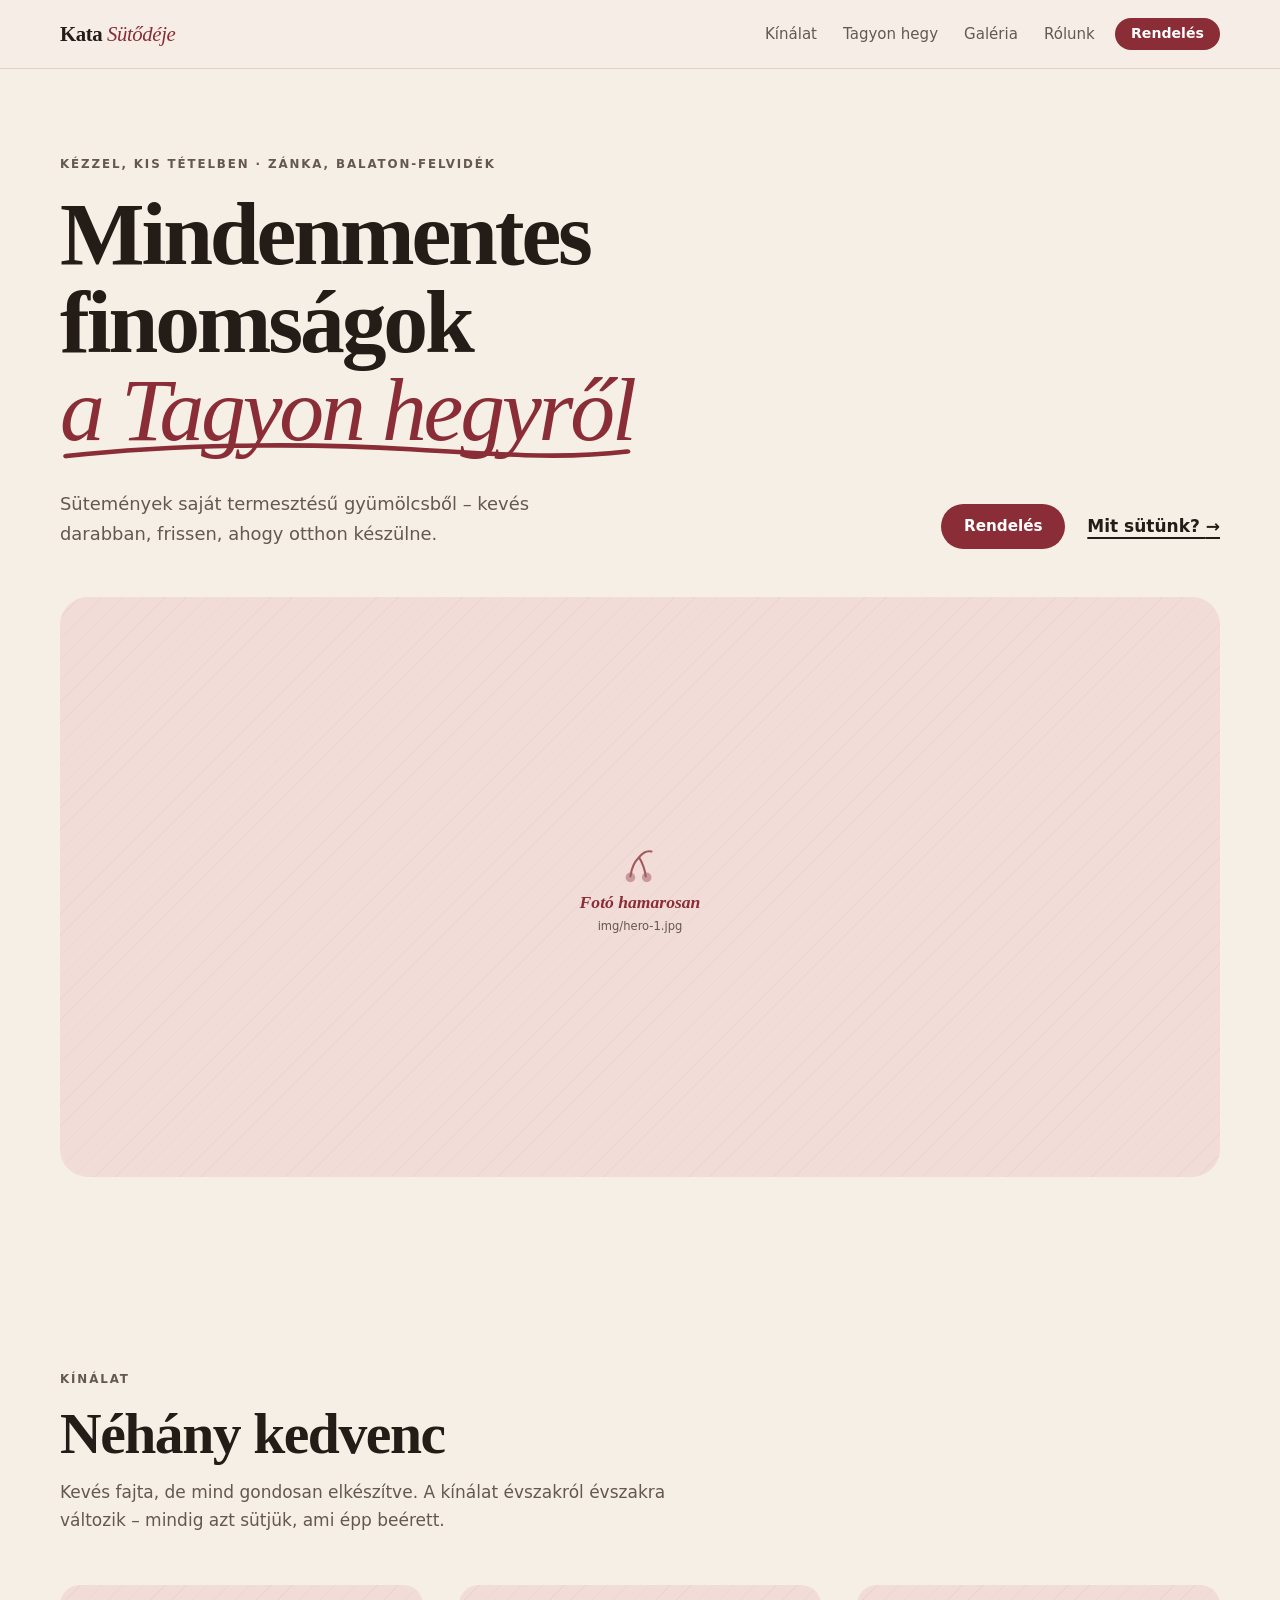
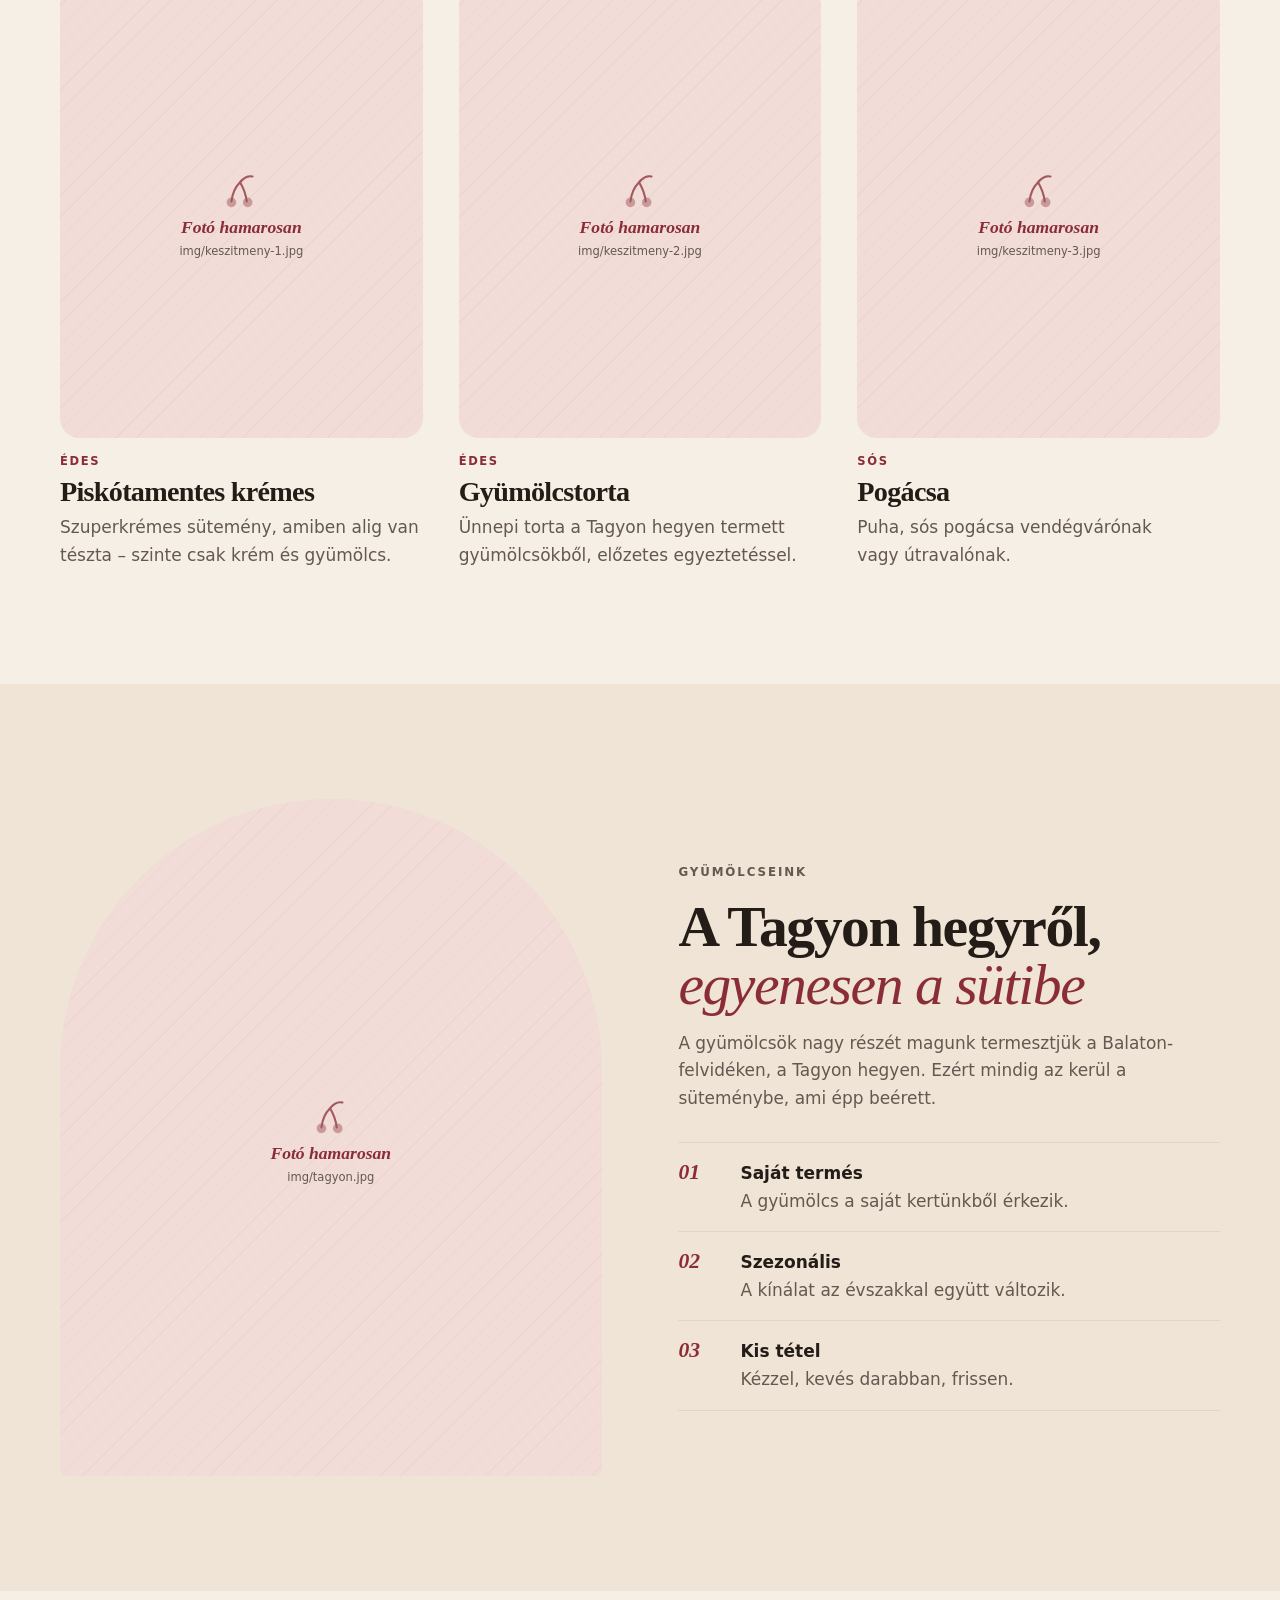
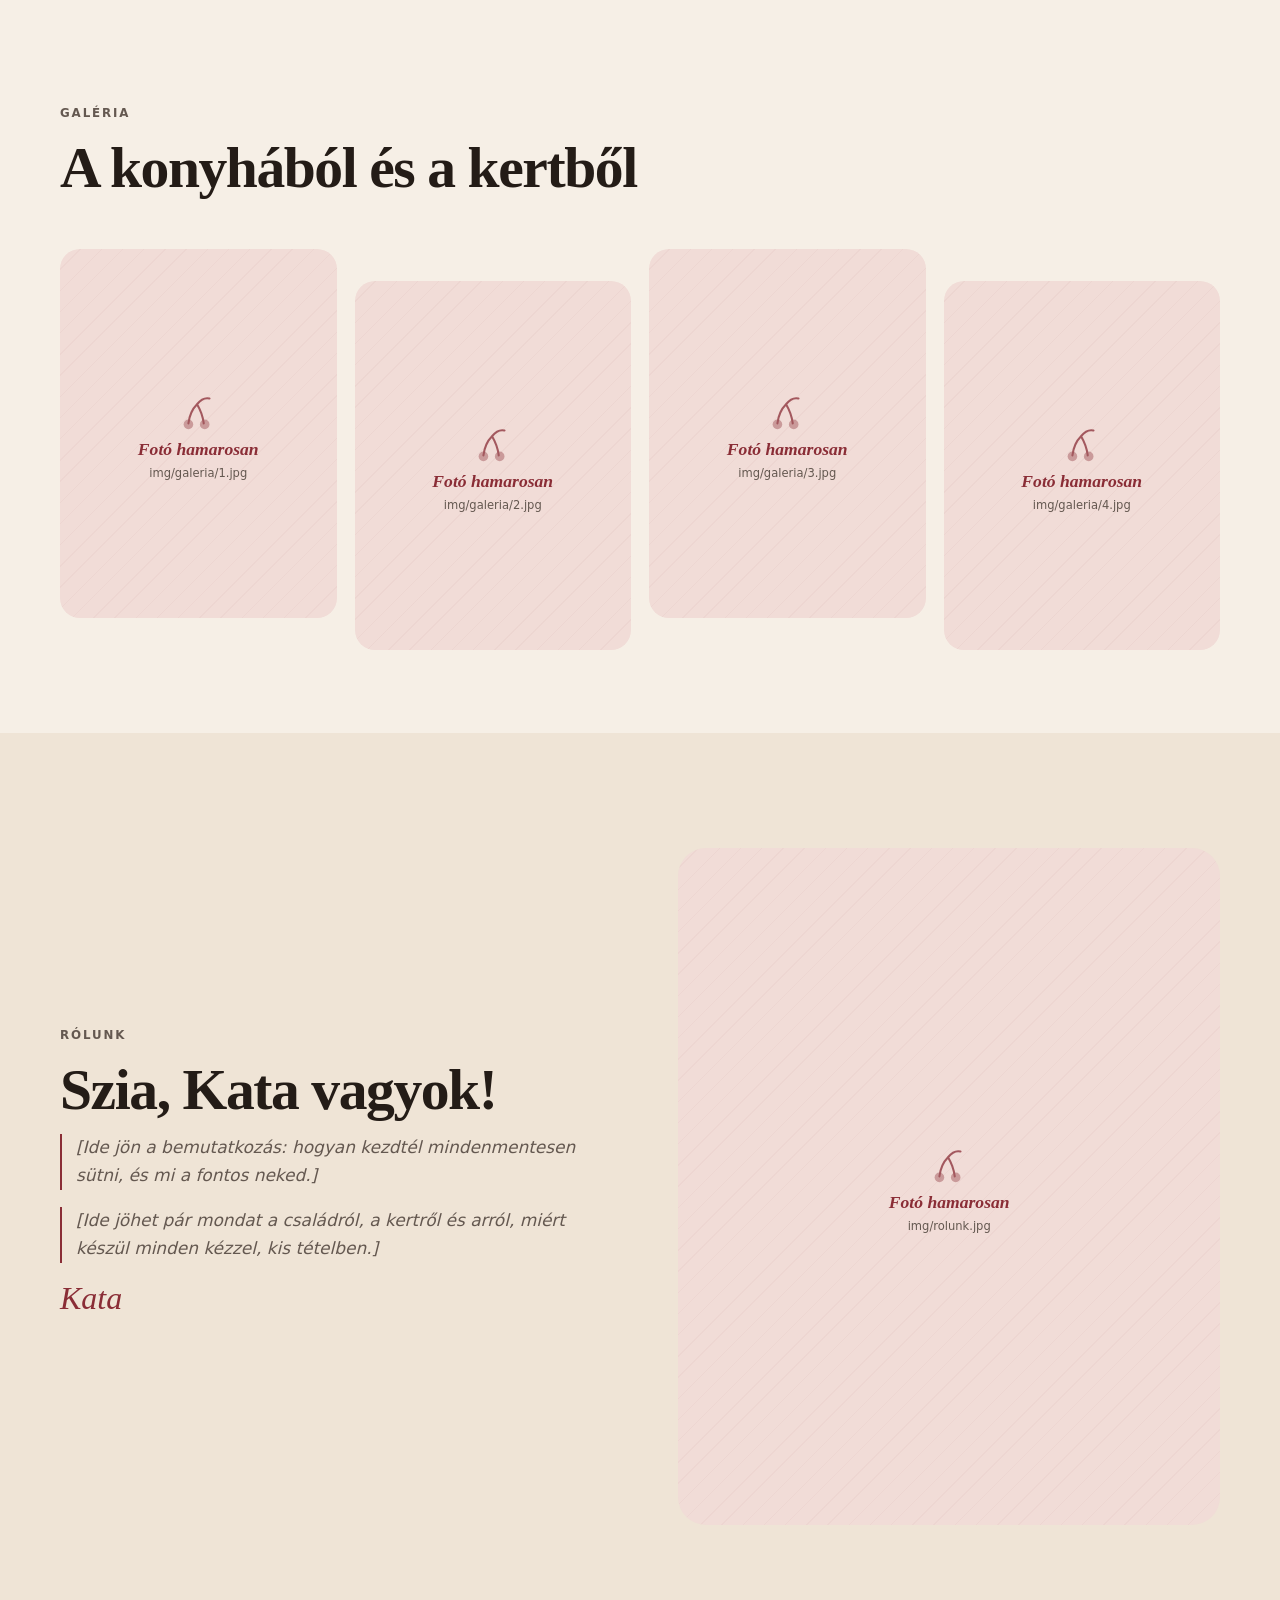
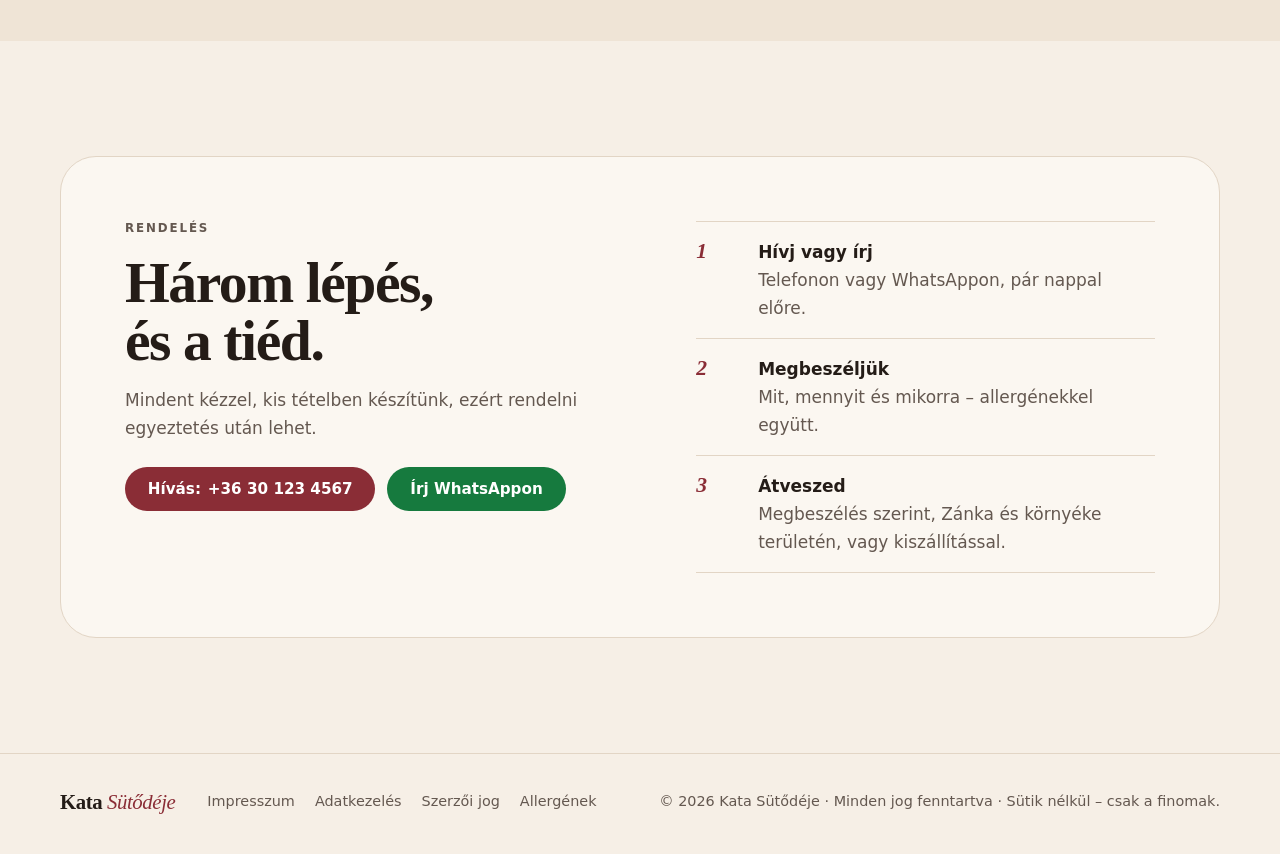
==== commit a982d5c7: "v4: letisztult, fotóközpontú dizájn; szigorúbb CSP (Trusted Types), clickjacking-védelem, no-referre" ====
--- a/index.html
+++ b/index.html
@@ -2,14 +2,15 @@
 <html lang="hu">
 <head>
   <meta charset="utf-8">
-  <meta http-equiv="Content-Security-Policy" content="default-src 'none'; script-src 'self'; style-src 'self'; img-src 'self' data:; base-uri 'none'; form-action 'none'; object-src 'none'; upgrade-insecure-requests">
-  <meta name="referrer" content="strict-origin-when-cross-origin">
-  <meta name="viewport" content="width=device-width, initial-scale=1">
-  <meta name="color-scheme" content="light dark">
-  <title>Kata Sütődéje – kézműves, mindenmentes finomságok a Balaton-felvidékről</title>
-  <meta name="description" content="Kézzel, kis tételben készült mindenmentes édes és sós sütemények, lekvárok és befőttek a Tagyon hegyen termett gyümölcsökből. Rendelés telefonon vagy WhatsAppon, átvétel Zánka környékén.">
+  <meta http-equiv="Content-Security-Policy" content="default-src 'none'; script-src 'self'; style-src 'self'; img-src 'self'; base-uri 'none'; form-action 'none'; object-src 'none'; require-trusted-types-for 'script'; trusted-types 'none'; upgrade-insecure-requests">
+  <meta name="referrer" content="no-referrer">
+  <meta name="viewport" content="width=device-width, initial-scale=1, viewport-fit=cover">
+  <meta name="color-scheme" content="light">
+  <meta name="theme-color" content="#f6efe6">
+  <title>Kata Sütődéje – kézműves, mindenmentes finomságok a Tagyon hegyről</title>
+  <meta name="description" content="Kézzel, kis tételben készült mindenmentes sütemények a Tagyon hegyen termett gyümölcsökből. Rendelés telefonon vagy WhatsAppon, átvétel Zánka környékén.">
   <link rel="canonical" href="https://katasutodeje.hu/">
-  <link rel="icon" href="data:image/svg+xml,%3Csvg xmlns='http://www.w3.org/2000/svg' viewBox='0 0 64 64'%3E%3Crect width='64' height='64' rx='16' fill='%238c2f39'/%3E%3Ctext x='32' y='44' font-family='Georgia,serif' font-size='34' font-style='italic' text-anchor='middle' fill='%23f7f1ea'%3EK%3C/text%3E%3C/svg%3E">
+  <link rel="icon" href="favicon.svg" type="image/svg+xml">
   <link rel="stylesheet" href="styles.css">
   <script src="kinalat.js" defer></script>
   <script src="script.js" defer></script>
@@ -17,156 +18,158 @@
 <body>
 <a class="skip" href="#tartalom">Ugrás a tartalomra</a>
 
-<header class="nav-wrap">
-  <nav class="nav" aria-label="Fő menü">
+<header class="header">
+  <div class="wrap header__in">
     <a class="brand" href="#top">Kata <em>Sütődéje</em></a>
-    <ul class="nav__links">
-      <li><a href="#keszitmenyek">Készítmények</a></li>
-      <li><a href="#tagyon">Tagyon hegy</a></li>
-      <li><a href="#galeria">Galéria</a></li>
-      <li><a href="#rolunk">Rólunk</a></li>
-    </ul>
+    <nav class="nav" aria-label="Fő menü">
+      <a href="#kinalat">Kínálat</a>
+      <a href="#tagyon">Tagyon hegy</a>
+      <a href="#galeria">Galéria</a>
+      <a href="#rolunk">Rólunk</a>
+    </nav>
     <a class="btn btn--sm" href="#rendeles">Rendelés</a>
-    <button class="nav__menu" type="button" popovertarget="mobilmenu" aria-label="Menü megnyitása"><span></span><span></span></button>
-  </nav>
-  <div class="sheet" id="mobilmenu" popover>
-    <button class="sheet__close" type="button" popovertarget="mobilmenu" popovertargetaction="hide" aria-label="Menü bezárása">✕</button>
-    <a href="#keszitmenyek">Készítmények</a>
-    <a href="#tagyon">Tagyon hegy</a>
-    <a href="#galeria">Galéria</a>
-    <a href="#rolunk">Rólunk</a>
-    <a href="#rendeles" class="btn">Rendelés</a>
+    <button class="menu-btn" type="button" popovertarget="mobilmenu" aria-label="Menü megnyitása"><span></span><span></span></button>
   </div>
 </header>
+<div class="sheet" id="mobilmenu" popover>
+  <button class="sheet__close" type="button" popovertarget="mobilmenu" popovertargetaction="hide" aria-label="Menü bezárása">✕</button>
+  <a href="#kinalat">Kínálat</a>
+  <a href="#tagyon">Tagyon hegy</a>
+  <a href="#galeria">Galéria</a>
+  <a href="#rolunk">Rólunk</a>
+  <a href="#rendeles" class="btn">Rendelés</a>
+</div>
 
 <main id="tartalom">
   <!-- ============ NYITÓ ============ -->
   <section class="hero" id="top">
-    <div class="hero__copy">
-      <p class="kicker"><span class="dot"></span>Kézzel, kis tételben · Balaton-felvidék</p>
-      <h1>Mindenmentes <em>finomságok</em> a&nbsp;Tagyon hegyről.</h1>
-      <p class="lead">Édes és sós sütemények, lekvárok és befőttek – kézzel, kis tételben, a saját kertünkben termett gyümölcsökből.</p>
-      <div class="hero__cta">
-        <a class="btn" href="#rendeles">Rendelés telefonon</a>
-        <a class="btn btn--ghost" href="#keszitmenyek">Készítmények <span aria-hidden="true">→</span></a>
+    <div class="wrap">
+      <p class="eyebrow">Kézzel, kis tételben · Zánka, Balaton-felvidék</p>
+      <h1>Mindenmentes finomságok <span class="mark">a Tagyon hegyről<svg class="scribble" viewBox="0 0 360 22" preserveAspectRatio="none" aria-hidden="true"><path d="M4 15C70 5 150 3 220 9s100 8 136 2"/></svg></span></h1>
+      <div class="hero__row">
+        <p class="lead">Sütemények saját termesztésű gyümölcsből – kevés darabban, frissen, ahogy otthon készülne.</p>
+        <div class="hero__cta">
+          <a class="btn" href="#rendeles">Rendelés</a>
+          <a class="link" href="#kinalat">Mit sütünk? <span aria-hidden="true">→</span></a>
+        </div>
       </div>
-    </div>
-    <div class="hero__media">
-      <img class="photo hero__a" src="img/hero-1.jpg" alt="Kata Sütődéje sütemény" fetchpriority="high">
-      <img class="photo hero__b" src="img/hero-2.jpg" alt="Gyümölcs a Tagyon hegyről">
-      <svg class="badge" viewBox="0 0 200 200" aria-hidden="true">
-        <defs><path id="kor" d="M100,100 m-72,0 a72,72 0 1,1 144,0 a72,72 0 1,1 -144,0"/></defs>
-        <circle cx="100" cy="100" r="96"/>
-        <text><textPath href="#kor">kézzel · kis tételben · saját gyümölcs ·</textPath></text>
-      </svg>
+      <img class="photo hero__img" src="img/hero-1.jpg" alt="Kata Sütődéje sütemény" fetchpriority="high" decoding="async">
     </div>
   </section>
 
-  <div class="marquee" aria-hidden="true">
-    <div class="marquee__track">
-      <span>mindenmentes</span><span>kézzel készült</span><span>kis tételben</span><span>saját gyümölcs</span><span>Tagyon hegy</span><span>Zánka</span>
-      <span>mindenmentes</span><span>kézzel készült</span><span>kis tételben</span><span>saját gyümölcs</span><span>Tagyon hegy</span><span>Zánka</span>
+  <!-- ============ KÍNÁLAT ============ -->
+  <section class="section" id="kinalat">
+    <div class="wrap">
+      <header class="head">
+        <p class="eyebrow">Kínálat</p>
+        <h2>Néhány kedvenc</h2>
+        <p>Kevés fajta, de mind gondosan elkészítve. A kínálat évszakról évszakra változik – mindig azt sütjük, ami épp beérett.</p>
+      </header>
+      <ul class="products" id="termek-lista"></ul>
     </div>
-  </div>
-
-  <!-- ============ KÉSZÍTMÉNYEK ============ -->
-  <section class="section" id="keszitmenyek">
-    <header class="section__head reveal">
-      <p class="kicker">Készítmények</p>
-      <h2>Néhány <em>kedvencünk</em></h2>
-      <p>A kínálat évszakról évszakra változik – mindig azt sütjük, ami épp beérett. Kérdezz rá telefonon!</p>
-    </header>
-    <div class="bento" id="keszitmeny-lista"></div>
-    <template id="tpl-keszitmeny">
-      <article class="card reveal">
-        <img class="photo card__img" alt="" loading="lazy" decoding="async">
-        <div class="card__body">
-          <p class="card__cat"></p>
-          <h3 class="card__title"></h3>
-          <p class="card__text"></p>
-          <ul class="tags" aria-label="Mentességek"></ul>
-        </div>
-      </article>
-    </template>
   </section>
 
   <!-- ============ TAGYON HEGY ============ -->
-  <section class="section split" id="tagyon">
-    <img class="photo split__img reveal" src="img/tagyon.jpg" alt="A Tagyon hegy" loading="lazy" decoding="async">
-    <div class="split__text reveal">
-      <p class="kicker">Gyümölcseink</p>
-      <h2>A <em>Tagyon hegyről</em></h2>
-      <p>A gyümölcsök nagy részét magunk termesztjük a Balaton-felvidéken, a Tagyon hegyen. Ezért mindig az kerül a sütibe és az üvegekbe, ami épp beérett.</p>
-      <ol class="facts">
-        <li><b>01</b><span><strong>Saját termés</strong> A gyümölcs a saját kertünkből érkezik.</span></li>
-        <li><b>02</b><span><strong>Szezonális</strong> A kínálat az évszakkal együtt változik.</span></li>
-        <li><b>03</b><span><strong>Kis tétel</strong> Kézzel, kevés darabban, frissen.</span></li>
-      </ol>
+  <section class="section section--tint" id="tagyon">
+    <div class="wrap split">
+      <img class="photo split__img reveal" src="img/tagyon.jpg" alt="A Tagyon hegy" loading="lazy" decoding="async">
+      <div class="split__text reveal">
+        <p class="eyebrow">Gyümölcseink</p>
+        <h2>A Tagyon hegyről, <span class="accent">egyenesen a sütibe</span></h2>
+        <p>A gyümölcsök nagy részét magunk termesztjük a Balaton-felvidéken, a Tagyon hegyen. Ezért mindig az kerül a süteménybe, ami épp beérett.</p>
+        <ol class="facts">
+          <li><b>01</b><span><strong>Saját termés</strong>A gyümölcs a saját kertünkből érkezik.</span></li>
+          <li><b>02</b><span><strong>Szezonális</strong>A kínálat az évszakkal együtt változik.</span></li>
+          <li><b>03</b><span><strong>Kis tétel</strong>Kézzel, kevés darabban, frissen.</span></li>
+        </ol>
+      </div>
     </div>
   </section>
 
   <!-- ============ GALÉRIA ============ -->
   <section class="section" id="galeria">
-    <header class="section__head reveal">
-      <p class="kicker">Galéria</p>
-      <h2>Pillanatok a <em>konyhából</em> és a kertből</h2>
-    </header>
-    <div class="gallery" id="galeria-racs"></div>
+    <div class="wrap">
+      <header class="head">
+        <p class="eyebrow">Galéria</p>
+        <h2>A konyhából és a kertből</h2>
+      </header>
+      <div class="gallery" id="galeria-racs"></div>
+    </div>
   </section>
 
   <!-- ============ RÓLUNK ============ -->
-  <section class="section split split--rev" id="rolunk">
-    <img class="photo split__img reveal" src="img/rolunk.jpg" alt="Kata" loading="lazy" decoding="async">
-    <div class="split__text reveal">
-      <p class="kicker">Rólunk</p>
-      <h2>Kik <em>vagyunk?</em></h2>
-      <p class="todo">[Ide jön a bemutatkozás: ki Kata, hogyan kezdett mindenmentesen sütni, és mi a fontos neki.]</p>
-      <p class="todo">[Ide jöhet pár mondat a családról, a kertről és arról, miért készül minden kézzel, kis tételben.]</p>
-      <p class="sign">– Kata</p>
+  <section class="section section--tint" id="rolunk">
+    <div class="wrap split split--rev">
+      <img class="photo split__img reveal" src="img/rolunk.jpg" alt="Kata" loading="lazy" decoding="async">
+      <div class="split__text reveal">
+        <p class="eyebrow">Rólunk</p>
+        <h2>Szia, Kata vagyok!</h2>
+        <p class="todo">[Ide jön a bemutatkozás: hogyan kezdtél mindenmentesen sütni, és mi a fontos neked.]</p>
+        <p class="todo">[Ide jöhet pár mondat a családról, a kertről és arról, miért készül minden kézzel, kis tételben.]</p>
+        <p class="sign">Kata</p>
+      </div>
     </div>
   </section>
 
   <!-- ============ RENDELÉS ============ -->
   <section class="section" id="rendeles">
-    <div class="order reveal">
-      <div class="order__main">
-        <p class="kicker">Rendelés</p>
-        <h2>Hívj vagy írj – <em>megbeszéljük.</em></h2>
-        <p>Mindent kézzel, kis tételben készítünk, ezért rendelni csak egyeztetés után lehet.</p>
-        <div class="order__btns">
-          <a class="btn btn--light" data-tel href="#rendeles">Hívás: <span data-telefon></span></a>
-          <a class="btn btn--wa" data-wa href="#rendeles" target="_blank" rel="noopener noreferrer">WhatsApp</a>
+    <div class="wrap">
+      <div class="order reveal">
+        <div class="order__intro">
+          <p class="eyebrow">Rendelés</p>
+          <h2>Három lépés, és a tiéd.</h2>
+          <p>Mindent kézzel, kis tételben készítünk, ezért rendelni egyeztetés után lehet.</p>
+          <div class="order__btns">
+            <a class="btn" data-tel href="#rendeles">Hívás: <span data-telefon></span></a>
+            <a class="btn btn--wa" data-wa href="#rendeles" target="_blank" rel="noopener noreferrer">Írj WhatsAppon</a>
+          </div>
         </div>
+        <ol class="steps">
+          <li><b>1</b><span><strong>Hívj vagy írj</strong>Telefonon vagy WhatsAppon, pár nappal előre.</span></li>
+          <li><b>2</b><span><strong>Megbeszéljük</strong>Mit, mennyit és mikorra – allergénekkel együtt.</span></li>
+          <li><b>3</b><span><strong>Átveszed</strong>Megbeszélés szerint, <span data-hely></span> területén, vagy kiszállítással.</span></li>
+        </ol>
       </div>
-      <ul class="order__info">
-        <li><strong>Átvétel</strong><span>Megbeszélés szerint, <span data-hely></span> területén.</span></li>
-        <li><strong>Kiszállítás</strong><span>A környéken kiszállítás is kérhető.</span></li>
-        <li><strong>Előre szólj</strong><span>Kis tételben sütünk, érdemes pár nappal előbb jelezni.</span></li>
-        <li><strong>Allergének</strong><span>Az összetevőkről rendelés előtt pontos tájékoztatást adunk.</span></li>
-      </ul>
     </div>
   </section>
 </main>
 
 <footer class="footer">
-  <div class="footer__top">
+  <div class="wrap footer__in">
+    <a class="brand" href="#top">Kata <em>Sütődéje</em></a>
     <nav class="footer__links" aria-label="Jogi információk">
       <a href="jogi.html#impresszum">Impresszum</a>
       <a href="jogi.html#adatkezeles">Adatkezelés</a>
       <a href="jogi.html#szerzoi-jog">Szerzői jog</a>
       <a href="jogi.html#allergenek">Allergének</a>
     </nav>
-    <p>© <span data-ev>2026</span> Kata Sütődéje · Minden jog fenntartva · Az oldal nem használ sütiket.</p>
+    <p>© <span data-ev>2026</span> Kata Sütődéje · Minden jog fenntartva · Sütik nélkül – csak a finomak.</p>
   </div>
-  <p class="footer__word" aria-hidden="true">Kata <em>Sütődéje</em></p>
 </footer>
 
-<a class="wa-float" data-wa href="#rendeles" target="_blank" rel="noopener noreferrer" aria-label="Írj WhatsAppon"><svg viewBox="0 0 24 24" aria-hidden="true"><path d="M12 3C6.9 3 3 6.6 3 11c0 2.4 1.1 4.5 3 6l-1 4 4.3-2.2c.9.2 1.8.3 2.7.3 5.1 0 9-3.6 9-8s-3.9-8-9-8z"/></svg></a>
+<!-- Mobilon mindig látható rendelősáv -->
+<div class="callbar" aria-label="Gyors rendelés">
+  <a class="btn" data-tel href="#rendeles">Hívás</a>
+  <a class="btn btn--wa" data-wa href="#rendeles" target="_blank" rel="noopener noreferrer">WhatsApp</a>
+</div>
 
 <dialog class="lightbox" id="lightbox" aria-label="Kép nagyítva">
   <button class="lightbox__close" type="button" aria-label="Bezárás">✕</button>
   <img alt="">
   <p></p>
 </dialog>
+
+<template id="tpl-termek">
+  <li class="product reveal">
+    <img class="photo product__img" alt="" loading="lazy" decoding="async">
+    <p class="product__cat"></p>
+    <h3 class="product__title"></h3>
+    <p class="product__text"></p>
+    <ul class="tags" aria-label="Mentességek"></ul>
+  </li>
+</template>
+<template id="tpl-ph-ikon">
+  <svg class="ph__icon" viewBox="0 0 48 48" aria-hidden="true"><path d="M14 38c1-8 4-15 9-20m0 0c3 5 6 12 7 20M23 18c4-5 9-7 13-6"/><circle cx="14" cy="39" r="5"/><circle cx="31" cy="39" r="5"/></svg>
+</template>
 </body>
 </html>
--- a/styles.css
+++ b/styles.css
@@ -1,225 +1,200 @@
-/* ===== Kata Sütődéje – 2026 ===== */
+/* ===== Kata Sütődéje – v4 (letisztult, fotóközpontú) ===== */
 :root {
-  --bg: #f7f1ea; --surface: #fffaf4; --ink: #1f1a17; --muted: #6f645c; --line: #e6d9cb;
-  --accent: #8c2f39; --accent-soft: #f2dedb; --sage: #5f6f41; --sage-soft: #e3e8d3;
-  --wa: #1fa855;
-  --r-lg: 32px; --r-md: 22px;
+  --bg: #f6efe6; --paper: #fbf7f1; --tint: #efe4d6; --ink: #241c17; --muted: #645850; --line: #e2d5c5;
+  --accent: #8a2d36; --accent-dark: #6f222a; --accent-soft: #f1dcd7; --sage: #4f5e33; --sage-soft: #e2e6d2;
+  --wa: #167a3e;
+  --r-lg: 28px; --r-md: 20px;
   --serif: "Iowan Old Style", "Palatino Linotype", "Book Antiqua", Palatino, ui-serif, Georgia, serif;
   --sans: ui-sans-serif, system-ui, -apple-system, "Segoe UI", Roboto, "Helvetica Neue", Arial, sans-serif;
-  --pad: clamp(16px, 4vw, 48px);
-  --max: 1240px;
-  color-scheme: light dark;
-}
-@media (prefers-color-scheme: dark) {
-  :root { --bg: #161210; --surface: #201a17; --ink: #f3ebe2; --muted: #b2a69b; --line: #3a302a;
-    --accent: #e3868b; --accent-soft: #3a2326; --sage: #b9c793; --sage-soft: #283020; }
+  --pad: clamp(18px, 4vw, 48px);
+  color-scheme: light;
 }
 *, *::before, *::after { box-sizing: border-box; }
-html { scroll-behavior: smooth; scroll-padding-top: 96px; overflow-x: clip; -webkit-text-size-adjust: 100%; }
-body { margin: 0; background: var(--bg); color: var(--ink); font: 400 1.0625rem/1.65 var(--sans); -webkit-font-smoothing: antialiased; text-rendering: optimizeLegibility; }
-body::before { content: ""; position: fixed; inset: 0; pointer-events: none; z-index: 100; opacity: .06; mix-blend-mode: multiply;
-  background-image: url("data:image/svg+xml,%3Csvg xmlns='http://www.w3.org/2000/svg' width='160' height='160'%3E%3Cfilter id='n'%3E%3CfeTurbulence type='fractalNoise' baseFrequency='.9' numOctaves='3' stitchTiles='stitch'/%3E%3C/filter%3E%3Crect width='100%25' height='100%25' filter='url(%23n)'/%3E%3C/svg%3E"); }
+html { scroll-behavior: smooth; scroll-padding-top: 84px; overflow-x: clip; -webkit-text-size-adjust: 100%; }
+body { margin: 0; background: var(--bg); color: var(--ink); font: 400 1.0625rem/1.65 var(--sans); -webkit-font-smoothing: antialiased; }
 img { max-width: 100%; display: block; }
 a { color: inherit; }
-h1, h2, h3 { font-family: var(--serif); font-weight: 600; line-height: 1; letter-spacing: -.025em; margin: 0; text-wrap: balance; }
-h1 em, h2 em, .brand em, .footer__word em { font-style: italic; color: var(--accent); font-weight: 500; }
+h1, h2, h3 { font-family: var(--serif); font-weight: 600; line-height: 1.02; letter-spacing: -.025em; margin: 0; text-wrap: balance; }
 p { margin: 0 0 1em; text-wrap: pretty; }
+em { font-style: italic; }
 :focus-visible { outline: 3px solid var(--accent); outline-offset: 3px; border-radius: 6px; }
-::selection { background: var(--accent); color: var(--bg); }
-.skip { position: absolute; left: -9999px; top: 8px; z-index: 200; background: var(--ink); color: var(--bg); padding: 10px 16px; border-radius: 999px; }
+::selection { background: var(--accent); color: #fff; }
+.skip { position: absolute; left: -9999px; top: 8px; z-index: 200; background: var(--ink); color: #fff; padding: 10px 16px; border-radius: 999px; }
 .skip:focus { left: 8px; }
+.wrap { width: min(1160px, 100% - 2 * var(--pad)); margin-inline: auto; }
 
 /* ===== Gombok ===== */
-.btn { display: inline-flex; align-items: center; gap: .5em; padding: .95em 1.6em; border-radius: 999px; background: var(--ink); color: var(--bg); font: 600 .95rem var(--sans); text-decoration: none; border: 1.5px solid var(--ink); cursor: pointer; transition: transform .25s cubic-bezier(.2,.8,.2,1), background .25s, color .25s; }
-.btn:hover { transform: translateY(-2px); background: var(--accent); border-color: var(--accent); color: #fff; }
-.btn--ghost { background: transparent; color: var(--ink); }
-.btn--sm { padding: .6em 1.2em; font-size: .88rem; }
-.btn--light { background: var(--bg); color: var(--ink); border-color: var(--bg); }
-.btn--wa { background: var(--wa); border-color: var(--wa); color: #fff; }
-
-/* ===== Kicker ===== */
-.kicker { display: inline-flex; align-items: center; gap: .6em; font: 600 .75rem/1 var(--sans); text-transform: uppercase; letter-spacing: .18em; color: var(--muted); margin-bottom: 1.4rem; }
-.kicker::before { content: ""; width: 28px; height: 1.5px; background: currentColor; }
-.hero .kicker::before { display: none; }
-.dot { width: 8px; height: 8px; border-radius: 50%; background: var(--sage); box-shadow: 0 0 0 4px var(--sage-soft); }
-
-/* ===== Navigáció ===== */
-.nav-wrap { position: fixed; inset: 14px 0 auto; z-index: 50; padding: 0 var(--pad); pointer-events: none; }
-.nav { pointer-events: auto; max-width: var(--max); margin: 0 auto; display: flex; align-items: center; gap: 20px; padding: 8px 8px 8px 22px; border-radius: 999px;
-  background: color-mix(in srgb, var(--surface) 72%, transparent); border: 1px solid color-mix(in srgb, var(--line) 70%, transparent);
-  backdrop-filter: blur(18px) saturate(1.5); -webkit-backdrop-filter: blur(18px) saturate(1.5); box-shadow: 0 10px 30px -12px rgb(40 20 10 / .18); }
-.brand { font: 600 1.3rem/1 var(--serif); text-decoration: none; margin-right: auto; letter-spacing: -.02em; }
-.nav__links { display: flex; gap: 4px; list-style: none; margin: 0; padding: 0; }
-.nav__links a { display: block; padding: 8px 14px; border-radius: 999px; text-decoration: none; font-size: .92rem; font-weight: 500; color: var(--muted); transition: background .2s, color .2s; }
-.nav__links a:hover { background: var(--bg); color: var(--ink); }
-.nav__menu { display: none; width: 44px; height: 44px; border-radius: 50%; border: 0; background: var(--ink); cursor: pointer; flex-direction: column; justify-content: center; align-items: center; gap: 5px; }
-.nav__menu span { width: 16px; height: 1.5px; background: var(--bg); }
-.sheet { margin: 0; inset: 12px; width: auto; height: auto; max-height: calc(100dvh - 24px); border: 1px solid var(--line); border-radius: var(--r-lg); background: var(--surface); color: var(--ink); padding: 72px 28px 28px; flex-direction: column; gap: 6px; }
+.btn { display: inline-flex; align-items: center; justify-content: center; gap: .45em; padding: .9em 1.5em; border-radius: 999px; background: var(--accent); color: #fff; border: 0;
+  font: 600 .95rem/1.1 var(--sans); text-decoration: none; white-space: nowrap; cursor: pointer; transition: background .2s, transform .2s; }
+.btn:hover { background: var(--accent-dark); transform: translateY(-1px); }
+.btn--sm { padding: .62em 1.15em; font-size: .88rem; }
+.btn--wa { background: var(--wa); }
+.btn--wa:hover { background: #10602f; }
+.link { font-weight: 600; text-decoration: underline; text-decoration-thickness: 1.5px; text-underline-offset: 5px; }
+.link:hover { color: var(--accent); }
+[data-telefon] { white-space: nowrap; }
+
+.eyebrow { font: 600 .74rem/1.3 var(--sans); text-transform: uppercase; letter-spacing: .16em; color: var(--muted); margin-bottom: 1.1rem; }
+.accent { color: var(--accent); font-style: italic; font-weight: 500; }
+
+/* ===== Fejléc ===== */
+.header { position: sticky; top: 0; z-index: 50; background: color-mix(in srgb, var(--bg) 94%, transparent); border-bottom: 1px solid var(--line); }
+.header__in { display: flex; align-items: center; gap: 20px; height: 68px; }
+.brand { font: 600 1.3rem/1 var(--serif); text-decoration: none; letter-spacing: -.02em; margin-right: auto; white-space: nowrap; }
+.brand em { color: var(--accent); font-weight: 500; }
+.nav { display: flex; gap: 26px; }
+.nav a { text-decoration: none; font-size: .94rem; font-weight: 500; color: var(--muted); }
+.nav a:hover { color: var(--ink); }
+.menu-btn { display: none; width: 44px; height: 44px; border-radius: 50%; border: 1px solid var(--line); background: var(--paper); cursor: pointer; flex-direction: column; justify-content: center; align-items: center; gap: 5px; }
+.menu-btn span { width: 16px; height: 1.5px; background: var(--ink); }
+.sheet { margin: 0; inset: 10px; width: auto; height: auto; max-height: calc(100dvh - 20px); border: 1px solid var(--line); border-radius: var(--r-lg); background: var(--paper); color: var(--ink); padding: 72px 26px 26px; flex-direction: column; gap: 4px; }
 .sheet:popover-open { display: flex; }
-.sheet::backdrop { background: rgb(20 12 10 / .4); backdrop-filter: blur(4px); }
-.sheet a:not(.btn) { font: 600 2rem/1.2 var(--serif); text-decoration: none; padding: 8px 0; border-bottom: 1px solid var(--line); }
-.sheet .btn { margin-top: 20px; justify-content: center; }
-.sheet__close { position: absolute; top: 16px; right: 16px; width: 44px; height: 44px; border-radius: 50%; border: 1px solid var(--line); background: var(--bg); color: var(--ink); font-size: 1.1rem; cursor: pointer; }
+.sheet::backdrop { background: rgb(36 28 23 / .35); }
+.sheet a:not(.btn) { font: 600 1.9rem/1.2 var(--serif); text-decoration: none; padding: 10px 0; border-bottom: 1px solid var(--line); }
+.sheet .btn { margin-top: 22px; }
+.sheet__close { position: absolute; top: 14px; right: 14px; width: 44px; height: 44px; border-radius: 50%; border: 1px solid var(--line); background: var(--bg); color: var(--ink); font-size: 1.1rem; cursor: pointer; }
 
 /* ===== Nyitó ===== */
-.hero { max-width: var(--max); margin: 0 auto; padding: 150px var(--pad) 70px; display: grid; grid-template-columns: 1.15fr .85fr; gap: clamp(32px, 5vw, 72px); align-items: center; }
-.hero > * { min-width: 0; }
-.hero h1 { font-size: clamp(2.8rem, 6.4vw, 6rem); line-height: .95; letter-spacing: -.04em; }
-.lead { font-size: clamp(1.08rem, 1.5vw, 1.25rem); color: var(--muted); max-width: 34ch; margin: 1.6rem 0 2.2rem; }
-.hero__cta { display: flex; flex-wrap: wrap; gap: 12px; }
-.hero__media { position: relative; aspect-ratio: 4 / 5; }
-.hero__a { position: absolute; inset: 0 16% 12% 0; width: 84%; height: 88%; border-radius: var(--r-lg); object-fit: cover; }
-.hero__b { position: absolute; right: 0; bottom: 0; width: 46%; aspect-ratio: 3 / 4; height: auto; border-radius: var(--r-md); object-fit: cover; outline: 8px solid var(--bg); }
-.badge { position: absolute; left: -36px; bottom: 6%; width: 130px; height: 130px; animation: forog 22s linear infinite; }
-.badge circle { fill: var(--accent); }
-.badge text { fill: #fff; font: 600 13px var(--sans); letter-spacing: 1.6px; text-transform: uppercase; }
-@keyframes forog { to { transform: rotate(1turn); } }
+.hero { padding: clamp(40px, 7vw, 88px) 0 clamp(48px, 7vw, 80px); }
+.hero h1 { font-size: clamp(2.5rem, 7vw, 5.6rem); line-height: .98; letter-spacing: -.035em; max-width: 14ch; }
+.mark { position: relative; display: inline-block; color: var(--accent); font-style: italic; font-weight: 500; white-space: nowrap; }
+.scribble { position: absolute; left: 0; right: 0; bottom: -.12em; width: 100%; height: .28em; overflow: visible; }
+.scribble path { fill: none; stroke: var(--accent); stroke-width: 4; stroke-linecap: round; stroke-dasharray: 420; stroke-dashoffset: 0; }
+.hero__row { display: flex; flex-wrap: wrap; align-items: flex-end; justify-content: space-between; gap: 20px 40px; margin: clamp(22px, 3vw, 36px) 0 clamp(28px, 4vw, 48px); }
+.lead { font-size: clamp(1.06rem, 1.4vw, 1.22rem); color: var(--muted); max-width: 42ch; margin: 0; }
+.hero__cta { display: flex; align-items: center; gap: 22px; }
+.hero__img { width: 100%; aspect-ratio: 16 / 8; object-fit: cover; border-radius: var(--r-lg); }
 
 /* ===== Fotóhely ===== */
-.ph { display: grid; place-content: center; text-align: center; gap: 4px; color: color-mix(in srgb, var(--accent) 70%, var(--ink));
-  background: radial-gradient(120% 90% at 20% 10%, color-mix(in srgb, var(--accent-soft) 90%, #fff) 0%, var(--accent-soft) 45%, color-mix(in srgb, var(--accent-soft) 70%, var(--sage-soft)) 100%); }
-.ph__label { font: italic 600 1.15rem var(--serif); }
-.ph small { font: 500 .72rem var(--sans); opacity: .7; letter-spacing: .02em; }
-
-/* ===== Futószalag ===== */
-.marquee { overflow: hidden; border-block: 1px solid var(--line); padding: 18px 0; margin-bottom: clamp(40px, 6vw, 80px); }
-.marquee__track { display: flex; gap: 48px; width: max-content; animation: suhan 38s linear infinite; }
-.marquee span { font: italic 500 clamp(1.4rem, 2.6vw, 2.2rem)/1 var(--serif); white-space: nowrap; color: var(--muted); display: inline-flex; align-items: center; gap: 48px; }
-.marquee span::after { content: "✦"; font-style: normal; font-size: .6em; color: var(--accent); }
-@keyframes suhan { to { transform: translateX(-50%); } }
+.ph { display: grid; place-content: center; justify-items: center; text-align: center; gap: 6px; color: var(--accent);
+  background: repeating-linear-gradient(135deg, transparent 0 14px, rgb(138 45 54 / .035) 14px 15px), var(--accent-soft); }
+.ph__icon { width: 46px; height: 46px; fill: none; stroke: currentColor; stroke-width: 2.2; stroke-linecap: round; opacity: .75; }
+.ph__icon circle { fill: currentColor; stroke: none; opacity: .5; }
+.ph__label { font: italic 600 1.1rem var(--serif); }
+.ph small { font: 500 .72rem var(--sans); color: var(--muted); }
 
 /* ===== Szekciók ===== */
-.section { max-width: var(--max); margin: 0 auto; padding: clamp(56px, 8vw, 110px) var(--pad); }
-.section__head { max-width: 760px; margin-bottom: clamp(32px, 4vw, 56px); }
-.section__head h2, .split h2, .order h2 { font-size: clamp(2.3rem, 5vw, 4.2rem); margin-bottom: 1rem; }
-.section__head p:last-child { color: var(--muted); max-width: 52ch; }
-
-/* ===== Bento ===== */
-.bento { display: grid; grid-template-columns: repeat(6, 1fr); grid-auto-rows: 250px; gap: 16px; }
-.card { position: relative; border-radius: var(--r-lg); overflow: hidden; background: var(--surface); grid-column: span 2; isolation: isolate; }
-.card:nth-child(1) { grid-column: span 3; grid-row: span 2; }
-.card:nth-child(2), .card:nth-child(3) { grid-column: span 3; }
-.card:nth-child(4) { grid-column: span 4; }
-.card__img { position: absolute; inset: 0; width: 100%; height: 100%; object-fit: cover; z-index: -2; transition: transform .8s cubic-bezier(.2,.8,.2,1); }
-.card:hover .card__img { transform: scale(1.05); }
-.card::after { content: ""; position: absolute; inset: 0; z-index: -1; background: linear-gradient(180deg, transparent 35%, rgb(18 10 8 / .78) 100%); }
-.card__body { position: absolute; inset: auto 0 0; padding: 24px 26px 24px; color: #fff; }
-.card__cat { display: inline-block; font: 600 .7rem/1 var(--sans); letter-spacing: .16em; text-transform: uppercase; padding: 7px 11px; border-radius: 999px; margin-bottom: 12px;
-  background: rgb(255 255 255 / .16); backdrop-filter: blur(10px); -webkit-backdrop-filter: blur(10px); border: 1px solid rgb(255 255 255 / .25); }
-.card__title { font-size: clamp(1.5rem, 2.4vw, 2.1rem); margin-bottom: .35em; }
-.card:nth-child(1) .card__title { font-size: clamp(2rem, 3.6vw, 3.1rem); }
-.card__text { margin: 0; color: rgb(255 255 255 / .85); font-size: .95rem; max-width: 46ch; }
-.card .ph { place-content: start end; text-align: right; padding: 22px 24px; }
-.tags { display: flex; flex-wrap: wrap; gap: 6px; list-style: none; padding: 0; margin: 14px 0 0; }
-.tags li { font: 600 .75rem/1 var(--sans); padding: 7px 11px; border-radius: 999px; background: var(--sage-soft); color: var(--sage); }
-
-/* ===== Felosztott szekció ===== */
-.split { display: grid; grid-template-columns: 1fr 1fr; gap: clamp(32px, 6vw, 96px); align-items: center; }
+.section { padding: clamp(64px, 9vw, 120px) 0; }
+.section--tint { background: var(--tint); }
+.head { max-width: 640px; margin-bottom: clamp(30px, 4vw, 52px); }
+.head h2, .split h2, .order h2 { font-size: clamp(2.1rem, 4.6vw, 3.6rem); margin-bottom: .9rem; }
+.head p:last-child { color: var(--muted); }
+
+/* ===== Kínálat ===== */
+.products { list-style: none; margin: 0; padding: 0; display: grid; grid-template-columns: repeat(auto-fit, minmax(250px, 1fr)); gap: clamp(20px, 3vw, 36px); }
+.product__img { width: 100%; aspect-ratio: 4 / 5; object-fit: cover; border-radius: var(--r-md); margin-bottom: 18px; transition: transform .5s cubic-bezier(.2,.8,.2,1); }
+.product:hover .product__img { transform: translateY(-4px); }
+.product__cat { font: 600 .72rem/1 var(--sans); text-transform: uppercase; letter-spacing: .14em; color: var(--accent); margin-bottom: .6rem; }
+.product__title { font-size: clamp(1.5rem, 2.2vw, 1.85rem); margin-bottom: .4rem; }
+.product__text { color: var(--muted); margin: 0; }
+.tags { display: flex; flex-wrap: wrap; gap: 6px; list-style: none; padding: 0; margin: 12px 0 0; }
+.tags li { font: 600 .74rem/1 var(--sans); padding: 7px 11px; border-radius: 999px; background: var(--sage-soft); color: var(--sage); }
+
+/* ===== Felosztott szekciók ===== */
+.split { display: grid; grid-template-columns: 1fr 1fr; gap: clamp(32px, 6vw, 88px); align-items: center; }
 .split > * { min-width: 0; }
-.split__img { width: 100%; aspect-ratio: 4 / 5; object-fit: cover; border-radius: 240px 240px var(--r-lg) var(--r-lg); }
-.split--rev .split__img { order: 2; border-radius: var(--r-lg) var(--r-lg) 240px 240px; }
-.split__text > p { color: var(--muted); font-size: 1.08rem; max-width: 52ch; }
-.facts { list-style: none; padding: 0; margin: 2rem 0 0; display: grid; gap: 0; border-top: 1px solid var(--line); }
-.facts li { display: grid; grid-template-columns: 56px 1fr; gap: 12px; padding: 18px 0; border-bottom: 1px solid var(--line); }
-.facts b { font: italic 500 1.4rem/1.2 var(--serif); color: var(--accent); }
-.facts strong { display: block; font-weight: 600; }
-.facts span { color: var(--muted); }
+.split__img { width: 100%; aspect-ratio: 4 / 5; object-fit: cover; border-radius: 999px 999px var(--r-lg) var(--r-lg); }
+.split--rev .split__img { order: 2; border-radius: var(--r-lg); }
+.split__text > p:not(.eyebrow):not(.sign) { color: var(--muted); font-size: 1.06rem; max-width: 50ch; }
+.facts, .steps { list-style: none; padding: 0; margin: 1.8rem 0 0; display: grid; border-top: 1px solid var(--line); }
+.facts li, .steps li { display: grid; grid-template-columns: 52px 1fr; gap: 10px; padding: 16px 0; border-bottom: 1px solid var(--line); }
+.facts b, .steps b { font: italic 600 1.35rem/1.25 var(--serif); color: var(--accent); }
+.facts strong, .steps strong { display: block; font-weight: 600; color: var(--ink); }
+.facts span, .steps span { color: var(--muted); }
 .todo { font-style: italic; border-left: 2px solid var(--accent); padding-left: 14px; }
-.sign { font: italic 500 1.8rem var(--serif); color: var(--accent) !important; margin-top: 1.4rem; }
+.sign { font: italic 500 2rem/1 var(--serif); color: var(--accent); margin-top: 1.2rem; }
 
 /* ===== Galéria ===== */
-.gallery { display: grid; grid-template-columns: repeat(3, 1fr); grid-auto-rows: clamp(180px, 22vw, 290px); gap: 16px; }
-.gal__item { position: relative; padding: 0; border: 0; border-radius: var(--r-md); overflow: hidden; cursor: zoom-in; background: var(--surface); }
-.gal__item:nth-child(1) { grid-row: span 2; }
-.gal__item:nth-child(4), .gal__item:nth-child(5) { grid-column: span 2; }
-.gal__img { width: 100%; height: 100%; object-fit: cover; transition: transform .8s cubic-bezier(.2,.8,.2,1); }
+.gallery { display: grid; grid-template-columns: repeat(4, 1fr); gap: clamp(10px, 1.6vw, 18px); }
+.gal__item { padding: 0; border: 0; border-radius: var(--r-md); overflow: hidden; cursor: zoom-in; background: var(--paper); aspect-ratio: 3 / 4; }
+.gal__item:nth-child(even) { transform: translateY(clamp(12px, 2.5vw, 36px)); }
+.gal__img { width: 100%; height: 100%; object-fit: cover; transition: transform .6s cubic-bezier(.2,.8,.2,1); }
 .gal__item:hover .gal__img { transform: scale(1.04); }
 .gal__item:has(.ph) { cursor: default; }
 .lightbox { border: 0; padding: 0; background: transparent; max-width: min(92vw, 1100px); max-height: 92dvh; overflow: visible; }
-.lightbox::backdrop { background: rgb(14 9 7 / .88); backdrop-filter: blur(6px); }
+.lightbox::backdrop { background: rgb(20 14 11 / .88); }
 .lightbox img { max-height: 84dvh; width: auto; border-radius: var(--r-md); margin: 0 auto; }
-.lightbox p { color: #f3ebe2; text-align: center; margin: 12px 0 0; }
-.lightbox__close { position: absolute; top: -52px; right: 0; width: 44px; height: 44px; border-radius: 50%; border: 0; background: #f3ebe2; color: #1f1a17; font-size: 1.1rem; cursor: pointer; }
+.lightbox p { color: #f6efe6; text-align: center; margin: 12px 0 0; }
+.lightbox__close { position: absolute; top: -52px; right: 0; width: 44px; height: 44px; border-radius: 50%; border: 0; background: #f6efe6; color: var(--ink); font-size: 1.1rem; cursor: pointer; }
 
 /* ===== Rendelés ===== */
-.order { display: grid; grid-template-columns: 1.1fr .9fr; gap: clamp(28px, 4vw, 64px); align-items: center; background: var(--ink); color: var(--bg); border-radius: clamp(28px, 4vw, 48px); padding: clamp(32px, 6vw, 80px); position: relative; overflow: hidden; }
-.order::before { content: ""; position: absolute; width: 520px; height: 520px; right: -160px; top: -200px; border-radius: 50%; background: radial-gradient(circle, color-mix(in srgb, var(--accent) 55%, transparent), transparent 70%); pointer-events: none; }
-.order > * { position: relative; min-width: 0; }
-.order .kicker { color: color-mix(in srgb, var(--bg) 65%, transparent); }
-.order h2 em { color: color-mix(in srgb, var(--accent) 60%, #fff); }
-.order__main > p { color: color-mix(in srgb, var(--bg) 75%, transparent); max-width: 44ch; }
-.order__btns { display: flex; flex-wrap: wrap; gap: 12px; margin-top: 1.8rem; }
-.order__info { list-style: none; margin: 0; padding: 0; display: grid; gap: 10px; }
-.order__info li { padding: 16px 20px; border-radius: var(--r-md); background: color-mix(in srgb, var(--bg) 8%, transparent); border: 1px solid color-mix(in srgb, var(--bg) 14%, transparent); }
-.order__info strong { display: block; font-size: .8rem; letter-spacing: .12em; text-transform: uppercase; margin-bottom: 2px; }
-.order__info span { color: color-mix(in srgb, var(--bg) 72%, transparent); }
+.order { display: grid; grid-template-columns: 1.05fr .95fr; gap: clamp(28px, 5vw, 72px); align-items: start; background: var(--paper); border: 1px solid var(--line); border-radius: clamp(24px, 3vw, 36px); padding: clamp(28px, 5vw, 64px); }
+.order > * { min-width: 0; }
+.order__intro > p { color: var(--muted); max-width: 42ch; }
+.order__btns { display: flex; flex-wrap: wrap; gap: 12px; margin-top: 1.6rem; }
+.order .steps { margin-top: 0; }
 
 /* ===== Lábléc ===== */
-.footer { max-width: var(--max); margin: 0 auto; padding: 40px var(--pad) 0; overflow: hidden; }
-.footer__top { display: flex; flex-wrap: wrap; justify-content: space-between; gap: 16px; padding-top: 24px; border-top: 1px solid var(--line); font-size: .88rem; color: var(--muted); }
-.footer__top p { margin: 0; }
-.footer__links { display: flex; flex-wrap: wrap; gap: 6px 22px; }
+.footer { border-top: 1px solid var(--line); padding: 36px 0 40px; font-size: .9rem; color: var(--muted); }
+.footer__in { display: flex; flex-wrap: wrap; align-items: center; gap: 14px 32px; }
+.footer__in .brand { margin-right: 0; color: var(--ink); }
+.footer__links { display: flex; flex-wrap: wrap; gap: 6px 20px; }
 .footer__links a { text-decoration: none; font-weight: 500; }
 .footer__links a:hover { color: var(--accent); }
-.footer__word { font: 600 clamp(3rem, 11.5vw, 10.5rem)/.85 var(--serif); letter-spacing: -.05em; margin: 28px 0 -0.12em; color: color-mix(in srgb, var(--ink) 92%, transparent); white-space: nowrap; }
-
-/* ===== Lebegő WhatsApp ===== */
-.wa-float { position: fixed; right: 18px; bottom: 18px; z-index: 40; width: 56px; height: 56px; border-radius: 50%; display: grid; place-items: center; background: var(--wa); box-shadow: 0 12px 28px -8px rgb(0 0 0 / .35); transition: transform .25s; }
-.wa-float svg { width: 26px; height: 26px; fill: #fff; }
-.wa-float:hover { transform: scale(1.08); }
-
-/* ===== Görgetéses megjelenés (modern böngészők) ===== */
+.footer p { margin: 0 0 0 auto; }
+
+/* ===== Mobil rendelősáv ===== */
+.callbar { display: none; }
+
+/* ===== Visszafogott görgetéses megjelenés ===== */
 @media (prefers-reduced-motion: no-preference) {
+  .scribble path { stroke-dashoffset: 420; animation: rajz 1.1s .3s cubic-bezier(.6,0,.2,1) forwards; }
   @supports (animation-timeline: view()) {
-    .reveal { animation: feltun linear both; animation-timeline: view(); animation-range: entry 0% cover 28%; }
+    .reveal { animation: feltun linear both; animation-timeline: view(); animation-range: entry 0% cover 25%; }
   }
 }
-@keyframes feltun { from { opacity: 0; transform: translateY(48px) scale(.98); } to { opacity: 1; transform: none; } }
+@keyframes rajz { to { stroke-dashoffset: 0; } }
+@keyframes feltun { from { opacity: 0; transform: translateY(28px); } to { opacity: 1; transform: none; } }
+@media (prefers-reduced-motion: reduce) { html { scroll-behavior: auto; } *, *::before, *::after { transition: none !important; } }
 
 /* ===== Reszponzív ===== */
-@media (max-width: 1000px) {
-  .bento { grid-template-columns: repeat(2, 1fr); grid-auto-rows: 260px; }
-  .card, .card:nth-child(n) { grid-column: span 1; grid-row: span 1; }
-  .card:nth-child(1) { grid-column: span 2; grid-row: span 2; }
-  .card:nth-child(4) { grid-column: span 2; }
-}
-@media (max-width: 860px) {
-  .nav__links, .nav > .btn { display: none; }
-  .nav__menu { display: flex; }
-  .hero { grid-template-columns: 1fr; padding-top: 120px; }
-  .hero__media { max-width: 460px; width: 100%; justify-self: center; }
-  .badge { left: -8px; width: 104px; height: 104px; }
+@media (max-width: 900px) {
+  .nav { display: none; }
+  .menu-btn { display: flex; }
+  .header__in { gap: 10px; height: 62px; }
   .split, .order { grid-template-columns: 1fr; }
   .split--rev .split__img { order: 0; }
-  .split__img { max-width: 520px; justify-self: center; }
-}
-@media (max-width: 560px) {
-  .bento { grid-template-columns: 1fr; grid-auto-rows: 300px; }
-  .card:nth-child(n) { grid-column: span 1; grid-row: span 1; }
-  .card:nth-child(1) { grid-row: span 1; }
-  .gallery { grid-template-columns: 1fr 1fr; grid-auto-rows: 170px; gap: 10px; }
-  .gal__item:nth-child(n) { grid-column: span 1; grid-row: span 1; }
-  .gal__item:nth-child(1), .gal__item:nth-child(6) { grid-column: span 2; }
-  .hero__cta .btn, .order__btns .btn { flex: 1; justify-content: center; }
-}
-@media (prefers-reduced-motion: reduce) {
-  *, *::before, *::after { animation: none !important; transition: none !important; }
-  html { scroll-behavior: auto; }
+  .split__img { max-width: 520px; }
+  .gallery { grid-template-columns: repeat(2, 1fr); }
+  .gal__item:nth-child(even) { transform: none; }
+}
+@media (max-width: 760px) {
+  body { padding-bottom: calc(76px + env(safe-area-inset-bottom)); }
+  .callbar { display: grid; grid-template-columns: 1fr 1fr; gap: 10px; position: fixed; left: 0; right: 0; bottom: 0; z-index: 60;
+    padding: 10px var(--pad) calc(10px + env(safe-area-inset-bottom)); background: color-mix(in srgb, var(--paper) 96%, transparent); border-top: 1px solid var(--line); }
+  .hero__img { aspect-ratio: 4 / 5; }
+  .hero__cta .link { display: none; }
+  .hero__cta, .hero__cta .btn { width: 100%; }
+  .order__btns { flex-direction: column; }
+  .order__btns .btn { width: 100%; }
+  .footer p { margin-left: 0; }
+  .products { grid-template-columns: none; grid-auto-flow: column; grid-auto-columns: 74%; gap: 14px; overflow-x: auto; scroll-snap-type: x mandatory;
+    margin-inline: calc(-1 * var(--pad)); padding: 0 var(--pad) 8px; scroll-padding-inline: var(--pad); scrollbar-width: none; }
+  .products::-webkit-scrollbar { display: none; }
+  .product { scroll-snap-align: start; }
+  .product__img { margin-bottom: 14px; }
+  .facts li, .steps li { grid-template-columns: 34px 1fr; }
+}
+@media (max-width: 380px) {
+  .brand { font-size: 1.12rem; }
+  .header .btn--sm { padding: .55em .9em; font-size: .82rem; }
 }
 
 /* ===== Jogi oldal ===== */
-.legal { max-width: 820px; margin: 0 auto; padding: 140px var(--pad) 60px; }
-.legal h1 { font-size: clamp(2.6rem, 6vw, 4.4rem); margin-bottom: 1rem; }
-.legal h2 { font-size: clamp(1.6rem, 3vw, 2.2rem); margin: 3.2rem 0 1rem; padding-top: 1.6rem; border-top: 1px solid var(--line); }
+.legal { max-width: 820px; margin: 0 auto; padding: clamp(40px, 7vw, 80px) var(--pad) 60px; }
+.legal h1 { font-size: clamp(2.4rem, 6vw, 4.2rem); margin-bottom: 1rem; }
+.legal h1 em { color: var(--accent); font-weight: 500; }
+.legal h2 { font-size: clamp(1.6rem, 3vw, 2.1rem); margin: 3rem 0 1rem; padding-top: 1.6rem; border-top: 1px solid var(--line); }
 .legal h3 { font: 600 1.05rem/1.3 var(--sans); letter-spacing: 0; margin: 1.6rem 0 .5rem; }
-.legal p, .legal li { color: color-mix(in srgb, var(--ink) 82%, var(--muted)); }
+.legal p, .legal li { color: #3d332c; }
 .legal ul { padding-left: 1.2em; }
 .legal li { margin-bottom: .4em; }
 .legal dl { display: grid; grid-template-columns: minmax(140px, 220px) 1fr; gap: 8px 20px; margin: 0 0 1.4em; }
 .legal dt { font-weight: 600; }
-.legal dd { margin: 0; color: var(--muted); }
+.legal dd { margin: 0; color: var(--muted); overflow-wrap: anywhere; }
 .legal .toc { display: flex; flex-wrap: wrap; gap: 8px; list-style: none; padding: 0; margin: 1.6rem 0 0; }
-.legal .toc a { display: inline-block; padding: 8px 14px; border: 1px solid var(--line); border-radius: 999px; text-decoration: none; font-size: .9rem; }
+.legal .toc a { display: inline-block; padding: 8px 14px; border: 1px solid var(--line); border-radius: 999px; text-decoration: none; font-size: .9rem; background: var(--paper); }
 .legal .toc a:hover { border-color: var(--accent); color: var(--accent); }
 .legal .note { font-size: .92rem; padding: 14px 18px; border-radius: 16px; background: var(--accent-soft); }
+.legal p, .legal li { overflow-wrap: anywhere; }
 @media (max-width: 560px) { .legal dl { grid-template-columns: 1fr; } .legal dd { margin-bottom: 8px; } }
